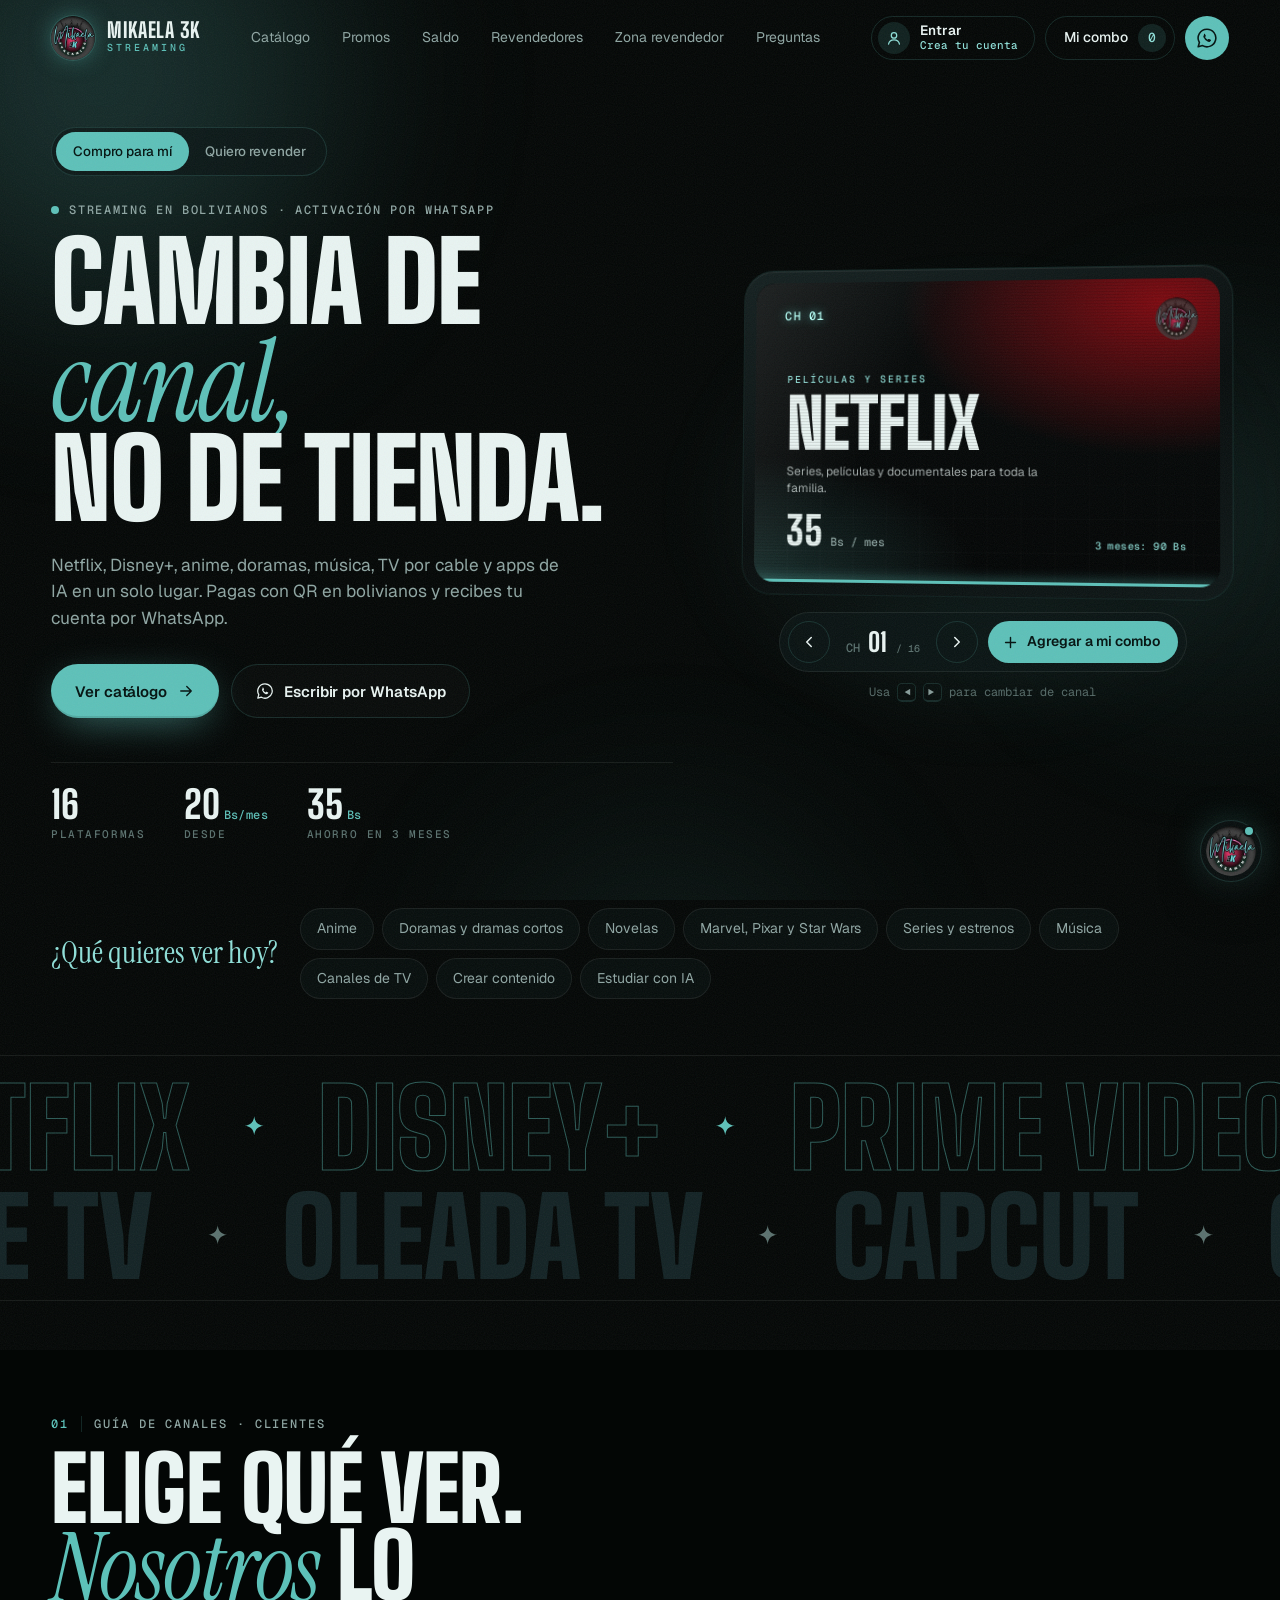
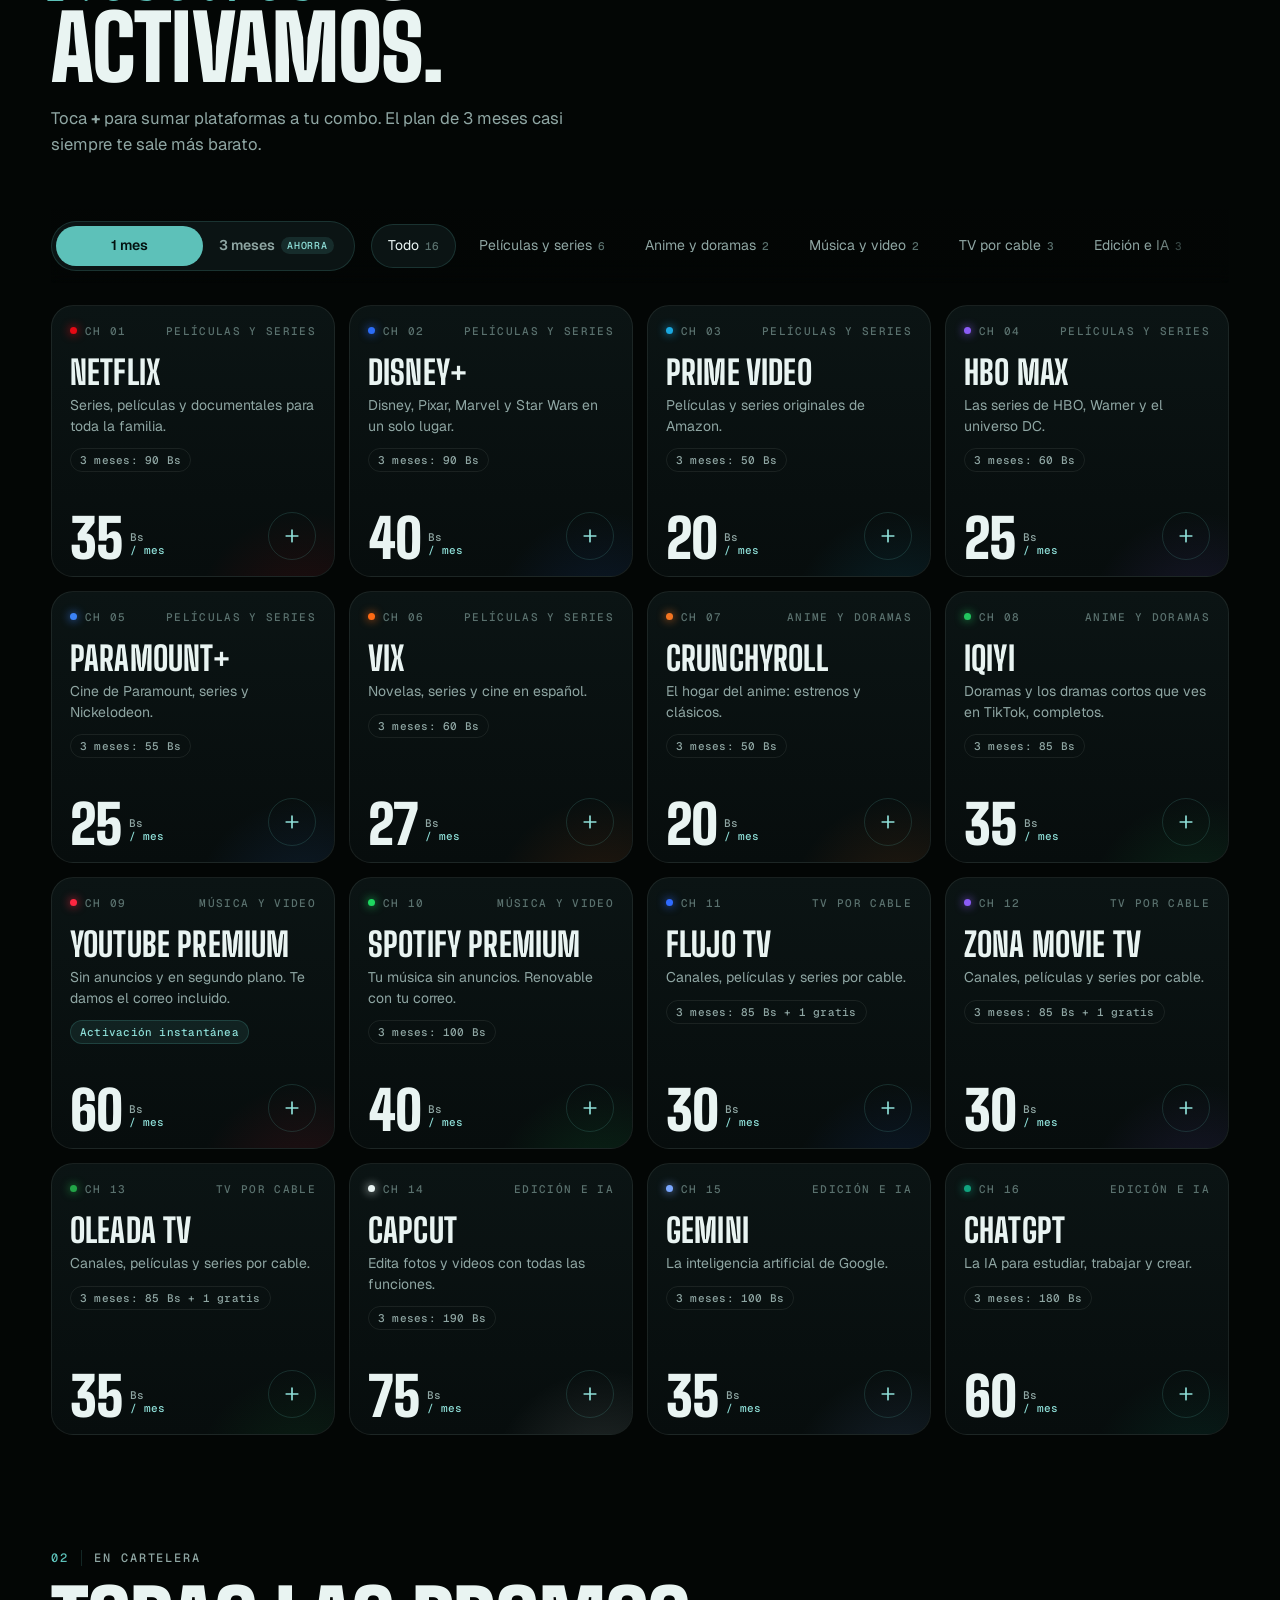
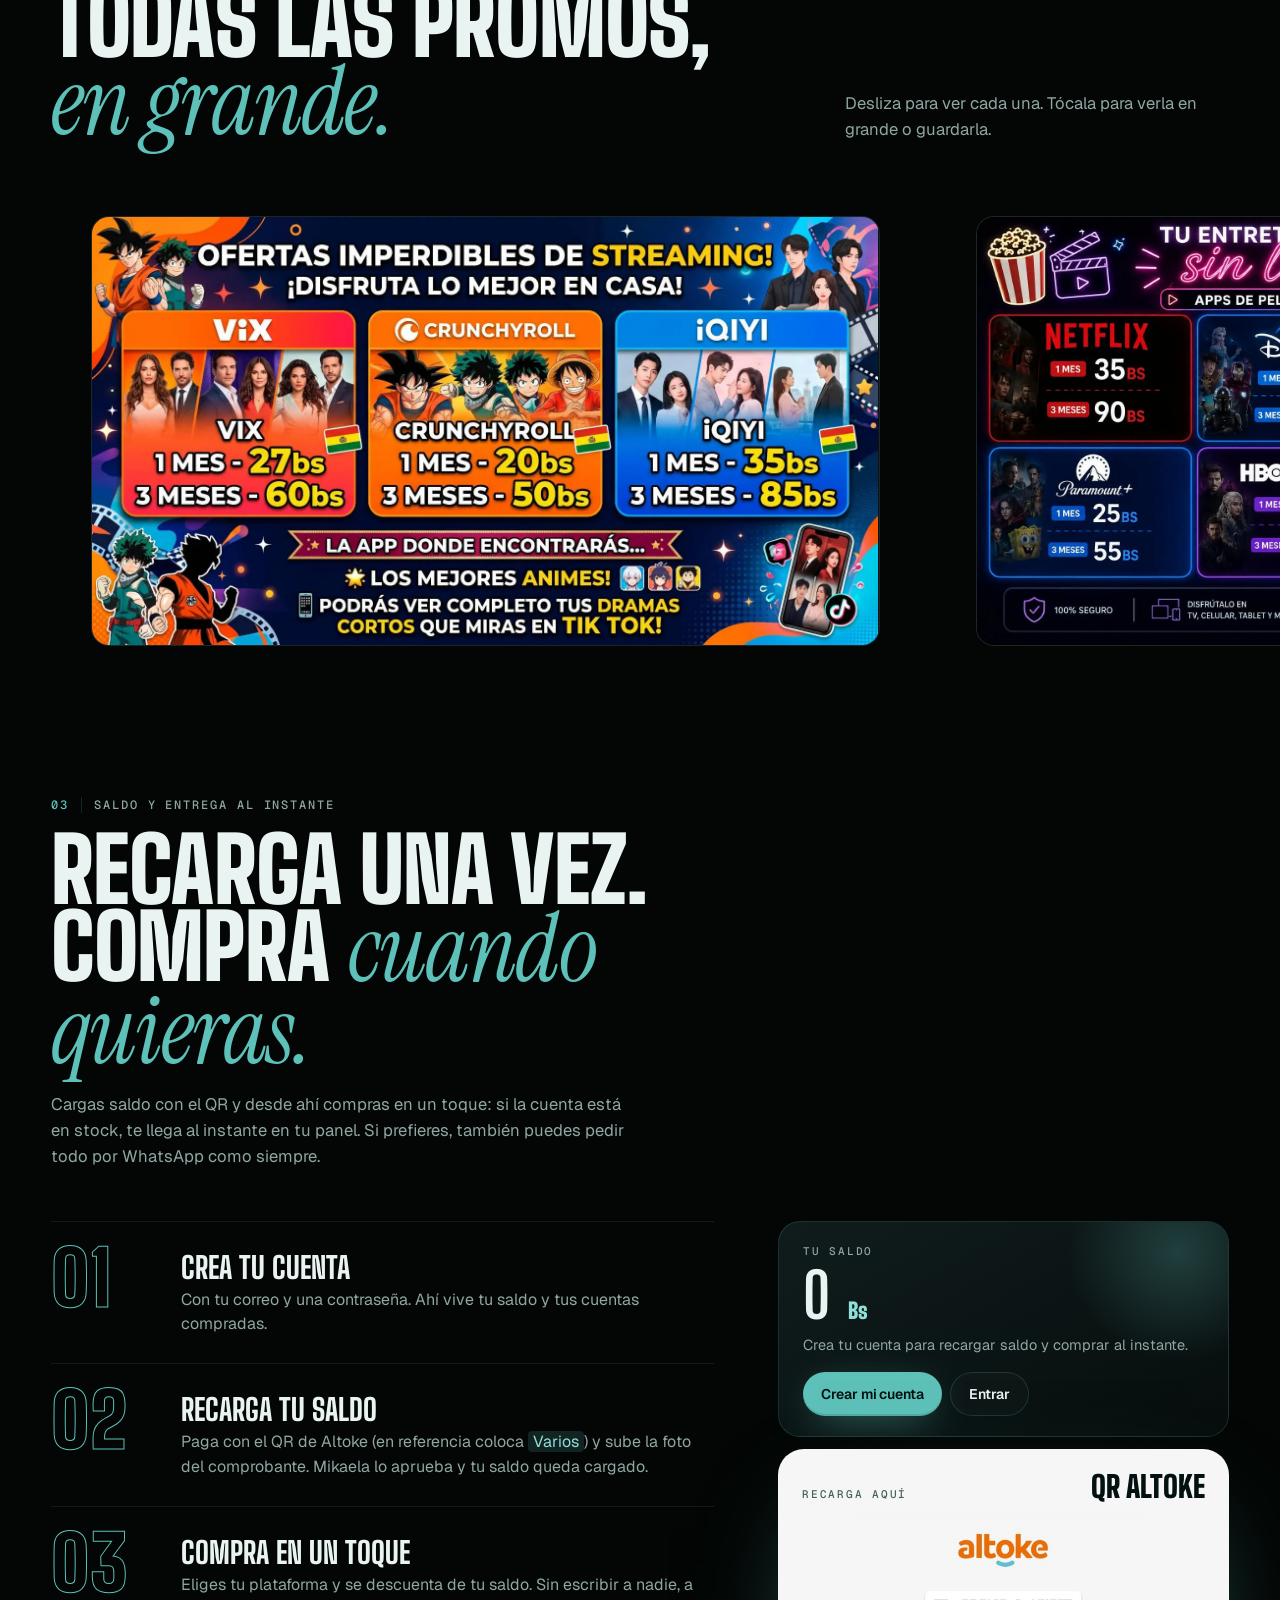
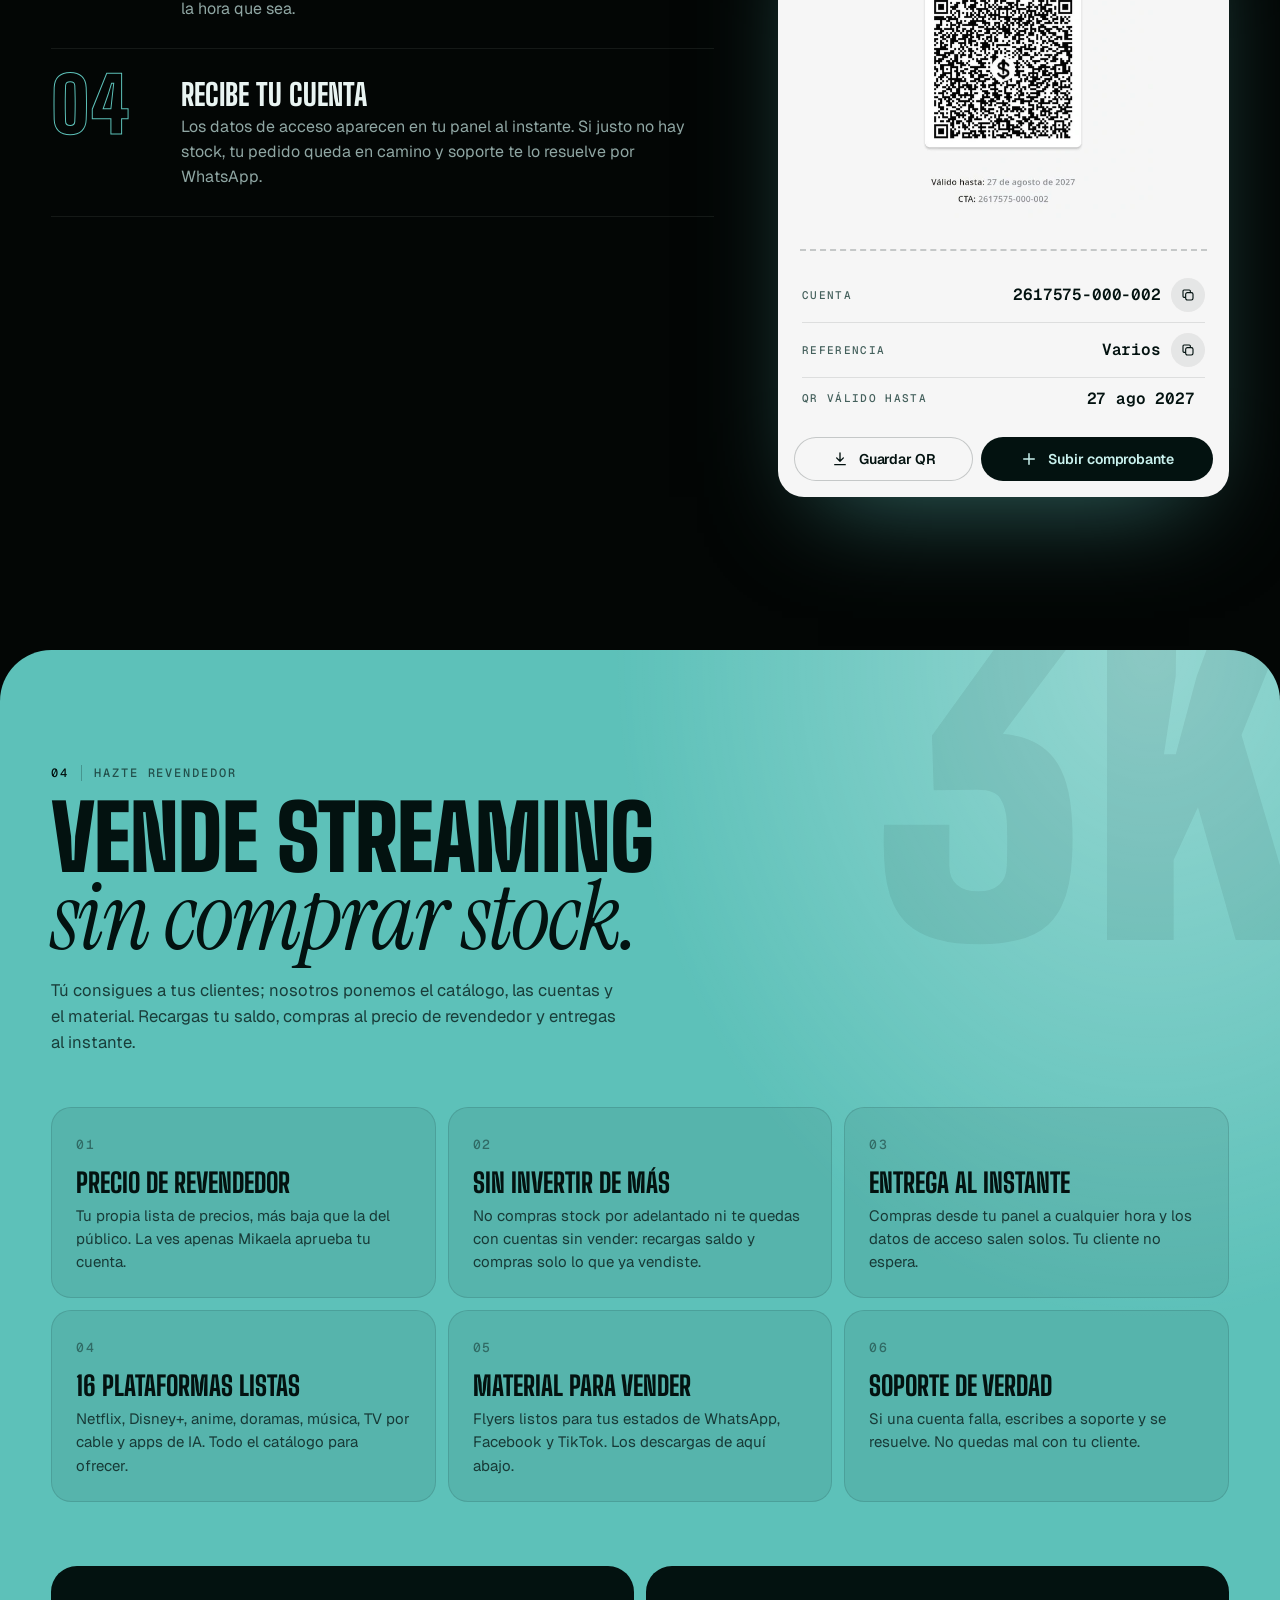
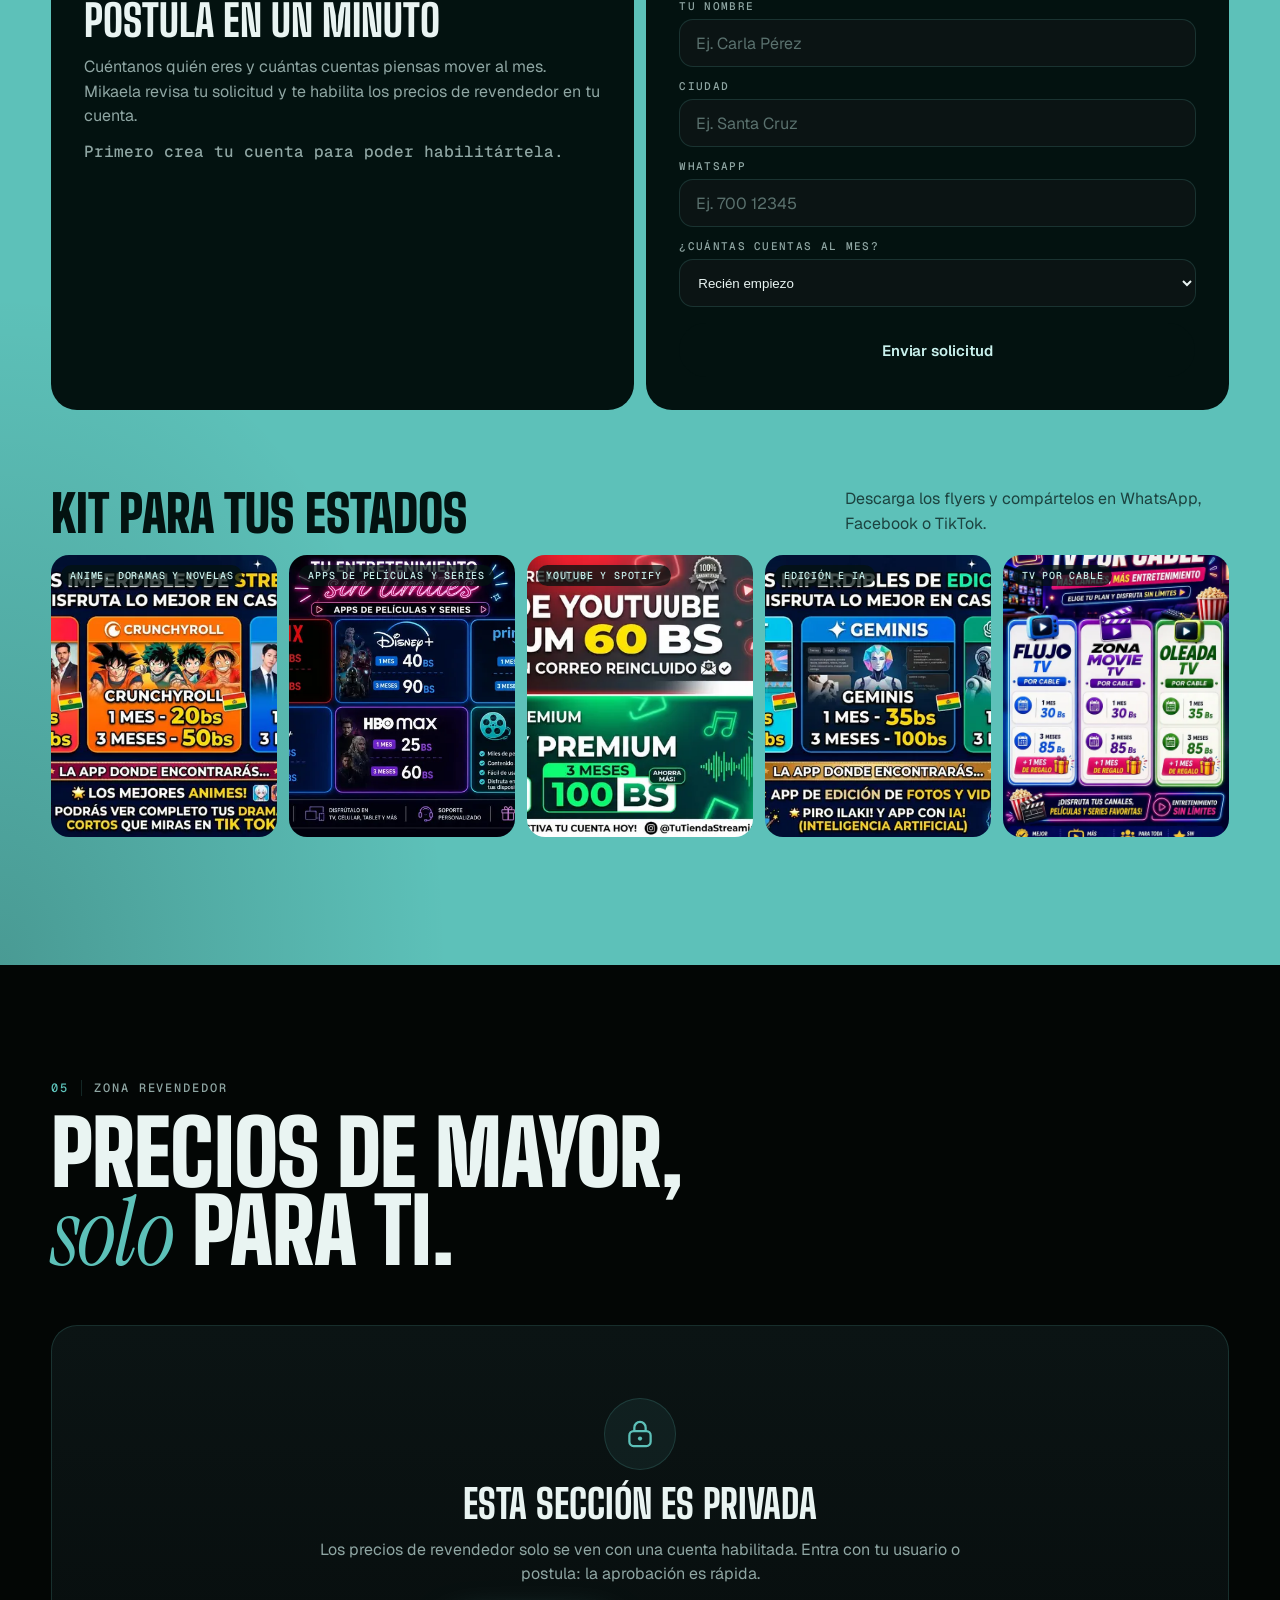
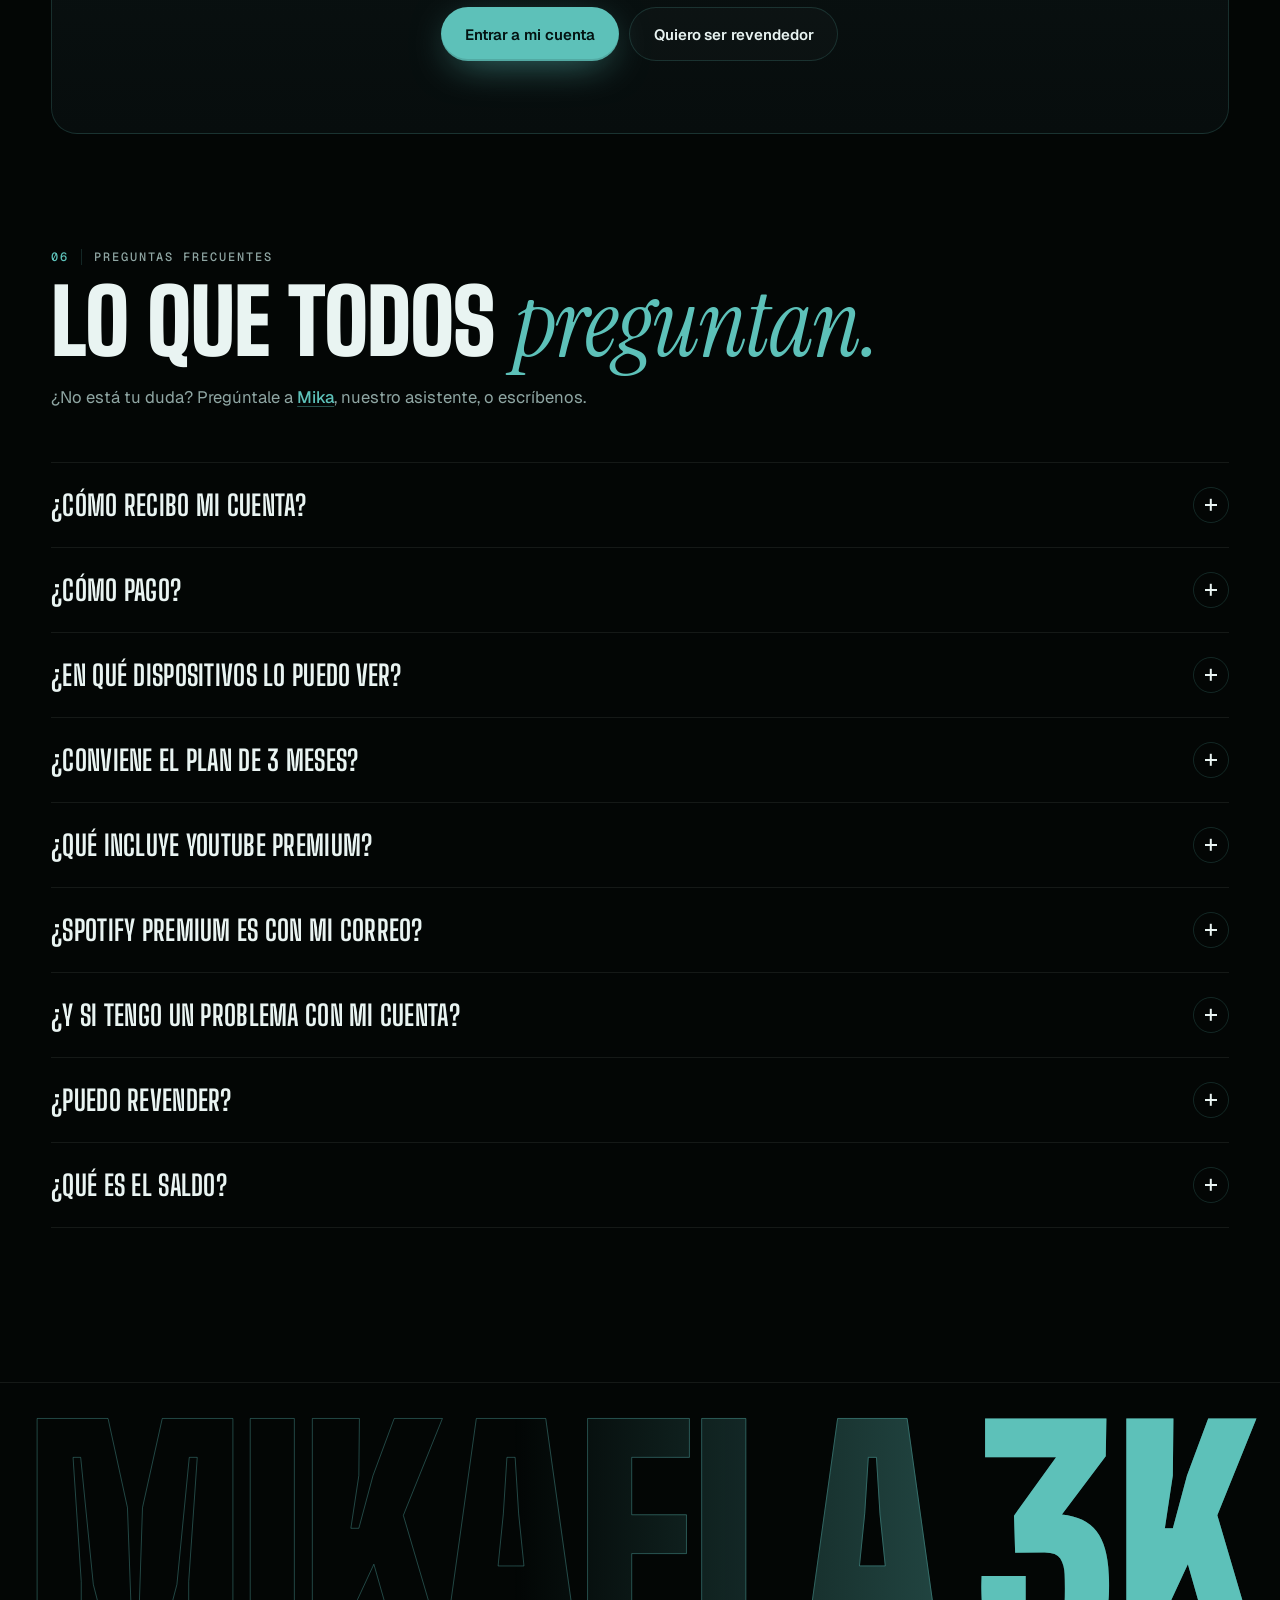
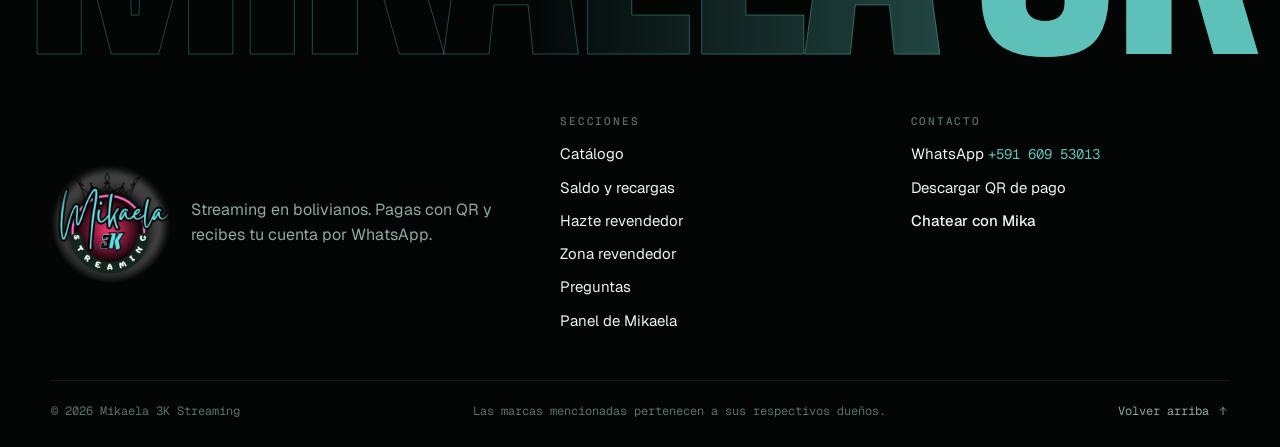
==== index.html @ f27e58d5 "Sitio de Mikaela 3K Streaming: catálogo, saldo, zona revendedor y panel Co-Authored-By: Claude Sonne" ====
<!doctype html>
<html lang="es">
<head>
  <meta charset="utf-8">
  <meta name="viewport" content="width=device-width, initial-scale=1, viewport-fit=cover">
  <title>Mikaela 3K Streaming · Netflix, anime, música y más en bolivianos</title>
  <meta name="description" content="Netflix, Disney+, Prime Video, HBO Max, Crunchyroll, iQIYI, Spotify, YouTube Premium, TV por cable y apps de IA. Pagas con QR en bolivianos y recibes tu cuenta por WhatsApp.">
  <meta name="theme-color" content="#030605">
  <meta property="og:type" content="website">
  <meta property="og:title" content="Mikaela 3K Streaming">
  <meta property="og:description" content="Cambia de canal, no de tienda. 16 plataformas desde 20 Bs al mes, pago con QR y activación por WhatsApp.">
  <meta property="og:image" content="img/og.jpg">
  <meta name="twitter:card" content="summary_large_image">
  <link rel="icon" type="image/png" href="img/favicon.png">
  <link rel="apple-touch-icon" href="img/apple-touch-icon.png">
  <link rel="preconnect" href="https://fonts.googleapis.com">
  <link rel="preconnect" href="https://fonts.gstatic.com" crossorigin>
  <link href="https://fonts.googleapis.com/css2?family=Big+Shoulders+Display:wght@600;700;800;900&family=Geist:wght@400;500;600&family=Geist+Mono:wght@400;500&family=Instrument+Serif:ital@0;1&display=swap" rel="stylesheet">
  <link rel="preload" as="image" href="img/logo.webp">
  <link rel="stylesheet" href="css/estilos.css">
  <link rel="stylesheet" href="css/cuenta.css">
</head>
<body class="is-loading">

<svg width="0" height="0" style="position:absolute" aria-hidden="true">
  <symbol id="i-wa" viewBox="0 0 24 24"><path d="M12 2.4a9.6 9.6 0 0 0-8.3 14.5L2.4 21.6l4.8-1.3A9.6 9.6 0 1 0 12 2.4Z" fill="none" stroke="currentColor" stroke-width="1.7" stroke-linejoin="round"/><path d="M8.7 7.5c.3-.3.8-.3 1 .1l.9 1.8c.2.3.1.7-.2 1l-.6.6c.6 1.3 1.6 2.3 2.9 2.9l.6-.6c.3-.3.7-.4 1-.2l1.8.9c.4.2.4.7.1 1l-.8.8c-.6.6-1.5.7-2.3.4a9.2 9.2 0 0 1-4.9-4.9c-.3-.8-.2-1.7.4-2.3l.1-.3Z" fill="currentColor"/></symbol>
  <symbol id="i-arrow" viewBox="0 0 24 24"><path d="M5 12h14M13 6l6 6-6 6" fill="none" stroke="currentColor" stroke-width="1.8" stroke-linecap="round" stroke-linejoin="round"/></symbol>
  <symbol id="i-plus" viewBox="0 0 24 24"><path d="M12 5v14M5 12h14" fill="none" stroke="currentColor" stroke-width="2" stroke-linecap="round"/></symbol>
  <symbol id="i-minus" viewBox="0 0 24 24"><path d="M5 12h14" fill="none" stroke="currentColor" stroke-width="2" stroke-linecap="round"/></symbol>
  <symbol id="i-check" viewBox="0 0 24 24"><path d="m5 12.5 4.5 4.5L19 7.5" fill="none" stroke="currentColor" stroke-width="2.2" stroke-linecap="round" stroke-linejoin="round"/></symbol>
  <symbol id="i-close" viewBox="0 0 24 24"><path d="M6 6l12 12M18 6 6 18" fill="none" stroke="currentColor" stroke-width="1.9" stroke-linecap="round"/></symbol>
  <symbol id="i-down" viewBox="0 0 24 24"><path d="M12 4v11m0 0-4.5-4.5M12 15l4.5-4.5M5 19.5h14" fill="none" stroke="currentColor" stroke-width="1.8" stroke-linecap="round" stroke-linejoin="round"/></symbol>
  <symbol id="i-copy" viewBox="0 0 24 24"><rect x="8.5" y="8.5" width="11" height="11" rx="2.5" fill="none" stroke="currentColor" stroke-width="1.7"/><path d="M15.5 8.5V6a1.5 1.5 0 0 0-1.5-1.5H6A1.5 1.5 0 0 0 4.5 6v8A1.5 1.5 0 0 0 6 15.5h2.5" fill="none" stroke="currentColor" stroke-width="1.7"/></symbol>
  <symbol id="i-send" viewBox="0 0 24 24"><path d="M4.5 12 20 4.5 15.5 20l-3.2-6.3L4.5 12Z" fill="none" stroke="currentColor" stroke-width="1.8" stroke-linejoin="round"/><path d="m12.3 13.7 3.4-3.4" stroke="currentColor" stroke-width="1.8" stroke-linecap="round"/></symbol>
  <symbol id="i-chev" viewBox="0 0 24 24"><path d="m9 6 6 6-6 6" fill="none" stroke="currentColor" stroke-width="2" stroke-linecap="round" stroke-linejoin="round"/></symbol>
  <symbol id="i-spark" viewBox="0 0 24 24"><path d="M12 2.5c.5 4.6 2.9 7 7.5 7.5-4.6.5-7 2.9-7.5 7.5-.5-4.6-2.9-7-7.5-7.5 4.6-.5 7-2.9 7.5-7.5Z" fill="currentColor"/></symbol>
</svg>

<!-- Intro: sintonizando -->
<div class="loader" id="loader" aria-hidden="true">
  <div class="loader__logo"><img src="img/logo.webp" alt="" width="640" height="640"></div>
  <div class="loader__line">
    <span>Sintonizando</span>
    <b id="loaderCh">CH 01</b>
  </div>
  <div class="loader__bar"><i></i></div>
</div>

<div class="ambient" aria-hidden="true"><i></i><i></i><i></i></div>
<div class="grain" aria-hidden="true"></div>

<header class="nav" id="nav">
  <a class="nav__brand" href="#top" aria-label="Mikaela 3K Streaming, inicio">
    <img src="img/logo-128.webp" alt="" width="44" height="44">
    <span><b>Mikaela 3K</b><small>Streaming</small></span>
  </a>
  <nav class="nav__links" aria-label="Principal">
    <a href="#catalogo">Catálogo</a>
    <a href="#cartelera">Promos</a>
    <a href="#comprar">Saldo</a>
    <a href="#revendedores">Revendedores</a>
    <a href="#zona">Zona revendedor</a>
    <a href="#preguntas">Preguntas</a>
  </nav>
  <div class="nav__actions">
    <button class="nav__user" id="navUser" type="button" aria-label="Mi cuenta">
      <span class="nav__user__av" id="navAv" aria-hidden="true">
        <svg viewBox="0 0 24 24"><circle cx="12" cy="8.5" r="3.6" fill="none" stroke="currentColor" stroke-width="1.7"/><path d="M4.8 20c.6-3.6 3.6-5.6 7.2-5.6s6.6 2 7.2 5.6" fill="none" stroke="currentColor" stroke-width="1.7" stroke-linecap="round"/></svg>
      </span>
      <span class="nav__user__txt"><b id="navName">Entrar</b><small id="navSaldo">Crea tu cuenta</small></span>
    </button>
    <button class="nav__combo" id="openCart" type="button">
      <span>Mi combo</span><b class="badge" id="cartCount">0</b>
    </button>
    <a class="nav__wa" data-wa="Hola Mikaela 3K, quiero información." href="#" target="_blank" rel="noopener" aria-label="Escribir por WhatsApp">
      <svg><use href="#i-wa"/></svg>
    </a>
    <button class="nav__burger" id="burger" type="button" aria-label="Abrir menú" aria-expanded="false" aria-controls="menu"><i></i><i></i></button>
  </div>
</header>

<div class="menu" id="menu" aria-hidden="true">
  <nav aria-label="Menú">
    <a href="#catalogo"><small>01</small>Catálogo</a>
    <a href="#cartelera"><small>02</small>Promos</a>
    <a href="#comprar"><small>03</small>Saldo</a>
    <a href="#revendedores"><small>04</small>Revendedores</a>
    <a href="#zona"><small>05</small>Zona revendedor</a>
    <a href="#preguntas"><small>06</small>Preguntas</a>
  </nav>
  <a class="btn btn--primary btn--block" data-wa="Hola Mikaela 3K, quiero información." href="#" target="_blank" rel="noopener">
    <svg><use href="#i-wa"/></svg> Escribir por WhatsApp
  </a>
</div>

<main id="top">

  <!-- ============ HERO ============ -->
  <section class="hero" id="inicio" aria-label="Inicio">
    <div class="hero__copy">
      <div class="switch" role="tablist" aria-label="¿Para quién es?">
        <button type="button" role="tab" aria-selected="true" data-mode="cliente">Compro para mí</button>
        <button type="button" role="tab" aria-selected="false" data-mode="revendedor">Quiero revender</button>
        <i class="switch__pill" aria-hidden="true"></i>
      </div>

      <p class="kicker"><span class="live" aria-hidden="true"></span><span id="heroKicker">Streaming en bolivianos · Activación por WhatsApp</span></p>

      <h1 class="hero__title" id="heroTitle">
        <span class="line"><span>Cambia de</span></span>
        <span class="line"><span><em>canal,</em></span></span>
        <span class="line"><span>no de tienda.</span></span>
      </h1>

      <p class="hero__lead" id="heroLead">Netflix, Disney+, anime, doramas, música, TV por cable y apps de IA en un solo lugar. Pagas con QR en bolivianos y recibes tu cuenta por WhatsApp.</p>

      <div class="hero__cta">
        <a class="btn btn--primary magnetic" id="heroCta" href="#catalogo"><span id="heroCtaTxt">Ver catálogo</span> <svg><use href="#i-arrow"/></svg></a>
        <a class="btn btn--ghost" id="heroCta2" data-wa="Hola Mikaela 3K, quiero información." href="#" target="_blank" rel="noopener"><svg><use href="#i-wa"/></svg> <span>Escribir por WhatsApp</span></a>
      </div>

      <dl class="hero__stats" id="heroStats"></dl>
    </div>

    <div class="hero__tv">
      <div class="tv" id="tv">
        <div class="tv__frame">
          <div class="tv__screen" id="tvScreen" aria-live="polite">
            <div class="tv__channel" id="tvChannel"></div>
            <canvas class="tv__static" id="tvStatic" width="240" height="150" aria-hidden="true"></canvas>
            <div class="tv__scan" aria-hidden="true"></div>
            <div class="tv__glass" aria-hidden="true"></div>
            <span class="tv__osd" id="tvOsd">CH 01</span>
            <img class="tv__bug" src="img/logo-128.webp" alt="" width="56" height="56">
            <i class="tv__progress" id="tvProgress" aria-hidden="true"></i>
          </div>
        </div>
        <div class="tv__remote">
          <button class="tv__btn" id="tvPrev" type="button" aria-label="Canal anterior"><svg style="transform:scaleX(-1)"><use href="#i-chev"/></svg></button>
          <div class="tv__dial" aria-hidden="true"><span>CH</span><b id="tvNum">01</b><small>/ 16</small></div>
          <button class="tv__btn" id="tvNext" type="button" aria-label="Canal siguiente"><svg><use href="#i-chev"/></svg></button>
          <button class="tv__add" id="tvAdd" type="button"><svg><use href="#i-plus"/></svg><span>Agregar a mi combo</span></button>
        </div>
        <p class="tv__hint">Usa <kbd>◀</kbd> <kbd>▶</kbd> para cambiar de canal</p>
      </div>
    </div>
  </section>

  <!-- ============ GUSTOS ============ -->
  <section class="moods" aria-label="¿Qué quieres ver hoy?">
    <p class="moods__q"><em>¿Qué quieres ver hoy?</em></p>
    <div class="moods__list" id="moods"></div>
  </section>

  <!-- ============ MARQUESINA ============ -->
  <div class="marquee" aria-hidden="true">
    <div class="marquee__row" data-dir="1"><div class="marquee__track" id="mq1"></div></div>
    <div class="marquee__row marquee__row--solid" data-dir="-1"><div class="marquee__track" id="mq2"></div></div>
  </div>

  <!-- ============ 01 CATÁLOGO ============ -->
  <section class="section catalog" id="catalogo" aria-labelledby="catTitle">
    <header class="sec-head" data-reveal>
      <p class="sec-tag"><span>01</span>Guía de canales · Clientes</p>
      <h2 id="catTitle">Elige qué ver.<br><em>Nosotros</em> lo activamos.</h2>
      <p class="sec-lead">Toca <b>+</b> para sumar plataformas a tu combo. El plan de 3 meses casi siempre te sale más barato.</p>
    </header>

    <div class="catalog__bar" id="catBar">
      <div class="period" role="radiogroup" aria-label="Duración del plan">
        <button type="button" role="radio" aria-checked="true" data-meses="1">1 mes</button>
        <button type="button" role="radio" aria-checked="false" data-meses="3">3 meses <small>ahorra</small></button>
        <i class="period__pill" aria-hidden="true"></i>
      </div>
      <div class="tabs" id="tabs" role="tablist" aria-label="Categorías"></div>
    </div>

    <div class="mood-note" id="moodNote" hidden>
      <span>Mostrando lo mejor para <b id="moodName"></b></span>
      <button type="button" id="moodClear">Ver todo <svg><use href="#i-close"/></svg></button>
    </div>

    <div class="grid" id="grid"></div>
  </section>

  <!-- ============ 02 CARTELERA ============ -->
  <section class="section rail-sec" id="cartelera" aria-labelledby="railTitle">
    <header class="sec-head sec-head--row" data-reveal>
      <div>
        <p class="sec-tag"><span>02</span>En cartelera</p>
        <h2 id="railTitle">Todas las promos,<br><em>en grande.</em></h2>
      </div>
      <p class="sec-lead">Desliza para ver cada una. Tócala para verla en grande o guardarla.</p>
    </header>
    <div class="rail" id="rail" tabindex="0" aria-label="Promociones"></div>
  </section>

  <!-- ============ 03 SALDO ============ -->
  <section class="section buy" id="comprar" aria-labelledby="buyTitle">
    <header class="sec-head" data-reveal>
      <p class="sec-tag"><span>03</span>Saldo y entrega al instante</p>
      <h2 id="buyTitle">Recarga una vez.<br>Compra <em>cuando quieras.</em></h2>
      <p class="sec-lead">Cargas saldo con el QR y desde ahí compras en un toque: si la cuenta está en stock, te llega al instante en tu panel. Si prefieres, también puedes pedir todo por WhatsApp como siempre.</p>
    </header>

    <div class="buy__grid">
      <ol class="steps" id="steps">
        <li data-reveal>
          <b>01</b>
          <div><h3>Crea tu cuenta</h3><p>Con tu correo y una contraseña. Ahí vive tu saldo y tus cuentas compradas.</p></div>
        </li>
        <li data-reveal>
          <b>02</b>
          <div><h3>Recarga tu saldo</h3><p>Paga con el QR de Altoke (en referencia coloca <mark>Varios</mark>) y sube la foto del comprobante. Mikaela lo aprueba y tu saldo queda cargado.</p></div>
        </li>
        <li data-reveal>
          <b>03</b>
          <div><h3>Compra en un toque</h3><p>Eliges tu plataforma y se descuenta de tu saldo. Sin escribir a nadie, a la hora que sea.</p></div>
        </li>
        <li data-reveal>
          <b>04</b>
          <div><h3>Recibe tu cuenta</h3><p>Los datos de acceso aparecen en tu panel al instante. Si justo no hay stock, tu pedido queda en camino y soporte te lo resuelve por WhatsApp.</p></div>
        </li>
      </ol>

      <div class="buy__side">
      <article class="saldo-card" id="saldoCard" data-reveal>
        <p class="saldo-card__k">Tu saldo</p>
        <p class="saldo-card__n"><b id="saldoNum">0</b> <span>Bs</span></p>
        <p class="saldo-card__t" id="saldoTexto">Crea tu cuenta para recargar saldo y comprar al instante.</p>
        <div class="saldo-card__btns">
          <button class="btn btn--primary btn--sm" type="button" id="saldoBtn1">Crear mi cuenta</button>
          <button class="btn btn--ghost btn--sm" type="button" id="saldoBtn2">Cómo funciona</button>
        </div>
      </article>

      <article class="ticket" data-reveal aria-label="Datos de pago">
        <header class="ticket__head">
          <span>Recarga aquí</span>
          <b>QR Altoke</b>
        </header>
        <div class="ticket__qr">
          <img src="img/qr-altoke.webp" alt="Código QR de pago Altoke de Mikaela 3K" width="520" height="528" loading="lazy">
        </div>
        <div class="ticket__cut" aria-hidden="true"></div>
        <dl class="ticket__rows">
          <div><dt>Cuenta</dt><dd id="payAcc">2617575-000-002</dd><button type="button" class="copy" data-copy="2617575-000-002" aria-label="Copiar número de cuenta"><svg><use href="#i-copy"/></svg></button></div>
          <div><dt>Referencia</dt><dd>Varios</dd><button type="button" class="copy" data-copy="Varios" aria-label="Copiar referencia"><svg><use href="#i-copy"/></svg></button></div>
          <div><dt>QR válido hasta</dt><dd>27 ago 2027</dd></div>
        </dl>
        <div class="ticket__actions">
          <a class="btn btn--ghost btn--sm" href="img/qr-altoke.png" download="QR-Mikaela-3K.png"><svg><use href="#i-down"/></svg> Guardar QR</a>
          <button class="btn btn--primary btn--sm" type="button" id="btnRecargar"><svg><use href="#i-plus"/></svg> Subir comprobante</button>
        </div>
      </article>
      </div>
    </div>
  </section>

  <!-- ============ 04 POR QUÉ SER REVENDEDOR (público) ============ -->
  <section class="resell" id="revendedores" aria-labelledby="resTitle">
    <div class="resell__inner">
      <header class="sec-head" data-reveal>
        <p class="sec-tag"><span>04</span>Hazte revendedor</p>
        <h2 id="resTitle">Vende streaming<br><em>sin comprar stock.</em></h2>
        <p class="sec-lead">Tú consigues a tus clientes; nosotros ponemos el catálogo, las cuentas y el material. Recargas tu saldo, compras al precio de revendedor y entregas al instante.</p>
      </header>

      <ul class="motivos">
        <li data-reveal><b>01</b><h3>Precio de revendedor</h3><p>Tu propia lista de precios, más baja que la del público. La ves apenas Mikaela aprueba tu cuenta.</p></li>
        <li data-reveal><b>02</b><h3>Sin invertir de más</h3><p>No compras stock por adelantado ni te quedas con cuentas sin vender: recargas saldo y compras solo lo que ya vendiste.</p></li>
        <li data-reveal><b>03</b><h3>Entrega al instante</h3><p>Compras desde tu panel a cualquier hora y los datos de acceso salen solos. Tu cliente no espera.</p></li>
        <li data-reveal><b>04</b><h3>16 plataformas listas</h3><p>Netflix, Disney+, anime, doramas, música, TV por cable y apps de IA. Todo el catálogo para ofrecer.</p></li>
        <li data-reveal><b>05</b><h3>Material para vender</h3><p>Flyers listos para tus estados de WhatsApp, Facebook y TikTok. Los descargas de aquí abajo.</p></li>
        <li data-reveal><b>06</b><h3>Soporte de verdad</h3><p>Si una cuenta falla, escribes a soporte y se resuelve. No quedas mal con tu cliente.</p></li>
      </ul>

      <div class="postular" id="postular" data-reveal>
        <div class="postular__txt">
          <h3>Postula en un minuto</h3>
          <p>Cuéntanos quién eres y cuántas cuentas piensas mover al mes. Mikaela revisa tu solicitud y te habilita los precios de revendedor en tu cuenta.</p>
          <p class="postular__nota" id="postularNota">Primero crea tu cuenta para poder habilitártela.</p>
        </div>
        <form class="postular__form" id="formPostular">
          <label class="field"><span>Tu nombre</span><input id="pNombre" type="text" autocomplete="name" placeholder="Ej. Carla Pérez" required></label>
          <label class="field"><span>Ciudad</span><input id="pCiudad" type="text" autocomplete="address-level2" placeholder="Ej. Santa Cruz" required></label>
          <label class="field"><span>WhatsApp</span><input id="pWhats" type="tel" autocomplete="tel" placeholder="Ej. 700 12345" required></label>
          <label class="field"><span>¿Cuántas cuentas al mes?</span>
            <select id="pVolumen">
              <option>Recién empiezo</option>
              <option>De 1 a 5</option>
              <option>De 6 a 15</option>
              <option>De 16 a 30</option>
              <option>Más de 30</option>
            </select>
          </label>
          <button class="btn btn--dark btn--block" type="submit">Enviar solicitud</button>
          <p class="postular__ok" id="postularOk" hidden>¡Listo! Tu solicitud llegó. Te avisamos por WhatsApp apenas esté aprobada.</p>
        </form>
      </div>

      <div class="kit">
        <header class="kit__head" data-reveal>
          <h3>Kit para tus estados</h3>
          <p>Descarga los flyers y compártelos en WhatsApp, Facebook o TikTok.</p>
        </header>
        <div class="kit__grid" id="kit"></div>
      </div>
    </div>
  </section>

  <!-- ============ 05 ZONA REVENDEDOR (privada) ============ -->
  <section class="section zona" id="zona" aria-labelledby="zonaTitle">
    <header class="sec-head" data-reveal>
      <p class="sec-tag"><span>05</span>Zona revendedor</p>
      <h2 id="zonaTitle">Precios de mayor,<br><em>solo</em> para ti.</h2>
    </header>

    <div class="zona__caja" data-reveal>
      <!-- Cerrada -->
      <div class="zona__lock" id="zonaLock">
        <span class="zona__icon" aria-hidden="true">
          <svg viewBox="0 0 24 24"><rect x="4.5" y="10" width="15" height="10.5" rx="3" fill="none" stroke="currentColor" stroke-width="1.6"/><path d="M8 10V7.5a4 4 0 0 1 8 0V10" fill="none" stroke="currentColor" stroke-width="1.6"/><circle cx="12" cy="15.2" r="1.5" fill="currentColor"/></svg>
        </span>
        <h3 id="zonaLockTitulo">Esta sección es privada</h3>
        <p id="zonaLockTexto">Los precios de revendedor solo se ven con una cuenta habilitada. Entra con tu usuario o postula: la aprobación es rápida.</p>
        <div class="zona__btns">
          <button class="btn btn--primary" type="button" id="zonaEntrar">Entrar a mi cuenta</button>
          <a class="btn btn--ghost" href="#postular">Quiero ser revendedor</a>
        </div>
      </div>

      <!-- Abierta -->
      <div class="zona__open" id="zonaOpen" hidden>
        <div class="zona__top">
          <div>
            <p class="zona__hola">Hola, <b id="zonaNombre">revendedor</b></p>
            <p class="zona__sub">Estos son tus precios. En el catálogo de arriba también los verás aplicados.</p>
          </div>
          <div class="zona__saldo"><span>Tu saldo</span><b id="zonaSaldo">0 Bs</b></div>
        </div>
        <div class="zona__tabla" id="zonaTabla"></div>
        <p class="zona__pie">¿Algo no cuadra o necesitas volumen grande? <a data-wa="Hola Mikaela 3K, soy revendedor(a) y necesito consultar algo de mis precios." href="#" target="_blank" rel="noopener" class="linkish">Escríbele a Mikaela</a>.</p>
      </div>
    </div>
  </section>

  <!-- ============ 06 PREGUNTAS ============ -->
  <section class="section faq" id="preguntas" aria-labelledby="faqTitle">
    <header class="sec-head" data-reveal>
      <p class="sec-tag"><span>06</span>Preguntas frecuentes</p>
      <h2 id="faqTitle">Lo que todos <em>preguntan.</em></h2>
      <p class="sec-lead">¿No está tu duda? Pregúntale a <button type="button" class="linkish" data-open-mika>Mika</button>, nuestro asistente, o escríbenos.</p>
    </header>
    <div class="acc" id="faq"></div>
  </section>
</main>

<footer class="foot">
  <div class="foot__word" aria-hidden="true"><span>Mikaela</span><span>3K</span></div>
  <div class="foot__grid">
    <div class="foot__brand">
      <img src="img/logo.webp" alt="Logo Mikaela 3K Streaming" width="160" height="160" loading="lazy">
      <p>Streaming en bolivianos. Pagas con QR y recibes tu cuenta por WhatsApp.</p>
    </div>
    <nav class="foot__col" aria-label="Secciones">
      <p>Secciones</p>
      <a href="#catalogo">Catálogo</a>
      <a href="#comprar">Saldo y recargas</a>
      <a href="#revendedores">Hazte revendedor</a>
      <a href="#zona">Zona revendedor</a>
      <a href="#preguntas">Preguntas</a>
      <a href="panel.html">Panel de Mikaela</a>
    </nav>
    <div class="foot__col">
      <p>Contacto</p>
      <a data-wa="Hola Mikaela 3K, quiero información." href="#" target="_blank" rel="noopener">WhatsApp <span id="footPhone">+591 609 53013</span></a>
      <a href="img/qr-altoke.png" download="QR-Mikaela-3K.png">Descargar QR de pago</a>
      <button type="button" class="linkish" data-open-mika>Chatear con Mika</button>
    </div>
  </div>
  <div class="foot__base">
    <span>© <span id="year">2026</span> Mikaela 3K Streaming</span>
    <span>Las marcas mencionadas pertenecen a sus respectivos dueños.</span>
    <a href="#top" class="foot__top">Volver arriba <svg style="transform:rotate(-90deg)"><use href="#i-arrow"/></svg></a>
  </div>
</footer>

<!-- ============ COMBO (carrito) ============ -->
<div class="scrim" id="scrim" hidden></div>
<aside class="cart" id="cart" aria-hidden="true" aria-labelledby="cartTitle" role="dialog">
  <header class="cart__head">
    <div><p class="cart__k">Tu pedido</p><h2 id="cartTitle">Mi combo</h2></div>
    <button type="button" class="icon-btn" id="closeCart" aria-label="Cerrar combo"><svg><use href="#i-close"/></svg></button>
  </header>
  <div class="cart__body" id="cartBody"></div>
  <footer class="cart__foot" id="cartFoot">
    <div class="cart__total"><span>Total</span><b id="cartTotal">0 Bs</b></div>
    <p class="cart__save" id="cartSave" hidden></p>
    <label class="field field--dark"><span>Nombre para tu perfil</span><input id="profileName" type="text" autocomplete="given-name" placeholder="Ej. Andrea"></label>
    <button class="btn btn--primary btn--block" type="button" id="cartBuy"><svg><use href="#i-check"/></svg> <span>Comprar con mi saldo</span></button>
    <a class="btn btn--ghost btn--block" id="cartSend" href="#" target="_blank" rel="noopener"><svg><use href="#i-wa"/></svg> Pedir por WhatsApp</a>
    <p class="cart__hint" id="cartHint" hidden></p>
    <details class="cart__pay">
      <summary>¿Cómo pago? <svg><use href="#i-chev"/></svg></summary>
      <div>
        <img src="img/qr-altoke.webp" alt="QR de pago Altoke" width="160" height="162" loading="lazy">
        <p>Paga con el QR de Altoke, coloca <b>Varios</b> en la referencia y envía tu comprobante por WhatsApp.</p>
        <a class="linkish" href="img/qr-altoke.png" download="QR-Mikaela-3K.png">Guardar QR</a>
      </div>
    </details>
  </footer>
</aside>

<button class="combo-bar" id="comboBar" type="button" hidden>
  <span class="combo-bar__n" id="comboBarN">0</span>
  <span class="combo-bar__t"><b id="comboBarTotal">0 Bs</b><small id="comboBarNames"></small></span>
  <span class="combo-bar__go">Ver combo <svg><use href="#i-arrow"/></svg></span>
</button>

<!-- ============ LIGHTBOX ============ -->
<div class="lightbox" id="lightbox" role="dialog" aria-modal="true" aria-label="Promoción" hidden>
  <button type="button" class="icon-btn lightbox__close" id="lbClose" aria-label="Cerrar"><svg><use href="#i-close"/></svg></button>
  <button type="button" class="icon-btn lightbox__nav lightbox__nav--prev" id="lbPrev" aria-label="Anterior"><svg style="transform:scaleX(-1)"><use href="#i-chev"/></svg></button>
  <figure>
    <img id="lbImg" alt="">
    <figcaption><span id="lbCap"></span><a class="btn btn--ghost btn--sm" id="lbDown" href="#" download><svg><use href="#i-down"/></svg> Guardar</a></figcaption>
  </figure>
  <button type="button" class="icon-btn lightbox__nav lightbox__nav--next" id="lbNext" aria-label="Siguiente"><svg><use href="#i-chev"/></svg></button>
</div>

<!-- ============ MIKA · asistente ============ -->
<button class="mika-fab" id="mikaFab" type="button" aria-controls="mika" aria-expanded="false">
  <img src="img/logo-128.webp" alt="" width="52" height="52">
  <span class="mika-fab__label" id="mikaFabLabel">Pregúntale a Mika</span>
  <i class="mika-fab__ping" aria-hidden="true"></i>
</button>

<section class="mika" id="mika" role="dialog" aria-label="Chat con Mika" aria-hidden="true">
  <header class="mika__head">
    <img src="img/logo-128.webp" alt="" width="40" height="40">
    <div>
      <b>Mika</b>
      <small><i></i> Asistente de Mikaela 3K · responde al instante</small>
    </div>
    <button type="button" class="icon-btn" id="mikaClose" aria-label="Cerrar chat"><svg><use href="#i-close"/></svg></button>
  </header>
  <div class="mika__log" id="mikaLog" aria-live="polite"></div>
  <div class="mika__chips" id="mikaChips"></div>
  <form class="mika__form" id="mikaForm" autocomplete="off">
    <input id="mikaInput" type="text" placeholder="Pregunta precios, pagos o qué te conviene…" aria-label="Escribe tu pregunta" maxlength="300">
    <button type="submit" aria-label="Enviar"><svg><use href="#i-send"/></svg></button>
  </form>
</section>

<div class="toast" id="toast" role="status" aria-live="polite"></div>

<!-- ============ ACCESO ============ -->
<div class="modal" id="modalAcceso" role="dialog" aria-modal="true" aria-labelledby="accesoTitulo" hidden>
  <div class="modal__caja">
    <button type="button" class="icon-btn modal__x" id="accesoCerrar" aria-label="Cerrar"><svg><use href="#i-close"/></svg></button>
    <img class="modal__logo" src="img/logo-128.webp" alt="" width="64" height="64">
    <h2 id="accesoTitulo">Entra a tu cuenta</h2>
    <p class="modal__sub" id="accesoSub">Tu saldo, tus cuentas compradas y tus pedidos, en un solo lugar.</p>

    <form id="formAcceso" autocomplete="on">
      <label class="field field--dark" id="campoNombre" hidden><span>Tu nombre</span><input id="acNombre" type="text" autocomplete="name" placeholder="Ej. Andrea"></label>
      <label class="field field--dark" id="campoWhats" hidden><span>WhatsApp</span><input id="acWhats" type="tel" autocomplete="tel" placeholder="Ej. 700 12345"></label>
      <label class="field field--dark"><span>Correo</span><input id="acCorreo" type="email" autocomplete="email" required placeholder="tucorreo@gmail.com"></label>
      <label class="field field--dark"><span>Contraseña</span><input id="acClave" type="password" autocomplete="current-password" required minlength="6" placeholder="Mínimo 6 caracteres"></label>
      <p class="modal__error" id="acError" hidden></p>
      <button class="btn btn--primary btn--block" type="submit" id="acEnviar">Entrar</button>
    </form>

    <div class="modal__pies">
      <button type="button" class="linkish" id="acCambiar">¿No tienes cuenta? Créala aquí</button>
      <button type="button" class="linkish" id="acOlvide">Olvidé mi contraseña</button>
    </div>
    <p class="modal__prueba" id="acPrueba" hidden>Modo prueba: los datos se guardan solo en este navegador.</p>
  </div>
</div>

<!-- ============ MI CUENTA ============ -->
<aside class="cuenta" id="cuenta" role="dialog" aria-hidden="true" aria-labelledby="cuentaTitulo">
  <header class="cuenta__head">
    <div>
      <p class="cart__k" id="cuentaRol">Mi cuenta</p>
      <h2 id="cuentaTitulo">Hola</h2>
    </div>
    <button type="button" class="icon-btn" id="cuentaCerrar" aria-label="Cerrar"><svg><use href="#i-close"/></svg></button>
  </header>

  <div class="cuenta__saldo">
    <div><span>Saldo disponible</span><b id="cuentaSaldo">0 Bs</b></div>
    <button class="btn btn--primary btn--sm" type="button" id="cuentaRecargar"><svg><use href="#i-plus"/></svg> Recargar</button>
  </div>

  <div class="cuenta__tabs" role="tablist">
    <button type="button" role="tab" data-tab="cuentas" aria-selected="true">Mis cuentas</button>
    <button type="button" role="tab" data-tab="recargas" aria-selected="false">Recargas</button>
    <button type="button" role="tab" data-tab="movs" aria-selected="false">Movimientos</button>
  </div>

  <div class="cuenta__body">
    <div data-panel="cuentas" id="panelCuentas"></div>
    <div data-panel="recargas" id="panelRecargas" hidden></div>
    <div data-panel="movs" id="panelMovs" hidden></div>
  </div>

  <footer class="cuenta__foot">
    <a class="linkish" id="cuentaPanelAdmin" href="panel.html" hidden>Abrir panel de administración</a>
    <button type="button" class="linkish" id="cuentaSalir">Cerrar sesión</button>
  </footer>
</aside>

<!-- ============ RECARGA ============ -->
<div class="modal" id="modalRecarga" role="dialog" aria-modal="true" aria-labelledby="recargaTitulo" hidden>
  <div class="modal__caja">
    <button type="button" class="icon-btn modal__x" id="recargaCerrar" aria-label="Cerrar"><svg><use href="#i-close"/></svg></button>
    <h2 id="recargaTitulo">Recargar saldo</h2>
    <p class="modal__sub">Paga con el QR, escribe cuánto pagaste y sube la foto del comprobante. Mikaela lo aprueba y tu saldo queda cargado.</p>

    <div class="recarga__qr">
      <img src="img/qr-altoke.webp" alt="QR de pago Altoke" width="130" height="132" loading="lazy">
      <div>
        <p><b>QR Altoke</b></p>
        <p>Cuenta <b>2617575-000-002</b></p>
        <p>En referencia coloca <b>Varios</b></p>
        <a class="linkish" href="img/qr-altoke.png" download="QR-Mikaela-3K.png">Guardar el QR</a>
      </div>
    </div>

    <form id="formRecarga">
      <label class="field field--dark"><span>¿Cuánto pagaste? (Bs)</span><input id="reMonto" type="number" min="1" step="1" required placeholder="Ej. 100"></label>
      <div class="montos" id="montosRapidos"></div>
      <label class="field field--dark"><span>Foto del comprobante</span><input id="reArchivo" type="file" accept="image/*,application/pdf"></label>
      <label class="field field--dark"><span>Nota (opcional)</span><input id="reNota" type="text" placeholder="Ej. pagué desde el banco de mi mamá"></label>
      <p class="modal__error" id="reError" hidden></p>
      <button class="btn btn--primary btn--block" type="submit" id="reEnviar">Enviar solicitud de recarga</button>
      <p class="modal__nota">También puedes avisarle por <a class="linkish" data-wa="Hola Mikaela 3K, acabo de pedir una recarga de saldo en la web y te envío mi comprobante." href="#" target="_blank" rel="noopener">WhatsApp</a>.</p>
    </form>
  </div>
</div>

<script src="js/config.js" defer></script>
<script src="js/datos.js" defer></script>
<script src="js/backend.js" defer></script>
<script src="js/app.js" defer></script>
<script src="js/cuenta.js" defer></script>
<script src="js/mika.js" defer></script>
</body>
</html>
---- css/estilos.css ----
/* ==========================================================================
   Mikaela 3K Streaming
   Negro + turquesa #5dc1b9. Tipografía: Big Shoulders (cartelera),
   Instrument Serif itálica (acentos), Geist / Geist Mono (texto e interfaz).
   ========================================================================== */

:root {
  --bg: #030605;
  --bg-2: #070d0d;
  --surface: #0b1414;
  --surface-2: #101c1c;
  --line: rgba(93, 193, 185, .18);
  --line-soft: rgba(233, 244, 242, .08);
  --teal: #5dc1b9;
  --teal-2: #8fe0d9;
  --teal-3: #c9f1ed;
  --teal-deep: #0e3431;
  --text: #e9f4f2;
  --muted: #8fa6a3;
  --dim: #5a716e;
  --ink: #031210;

  --f-display: 'Big Shoulders Display', 'Arial Narrow', Impact, sans-serif;
  --f-body: 'Geist', system-ui, -apple-system, 'Segoe UI', sans-serif;
  --f-mono: 'Geist Mono', ui-monospace, 'SFMono-Regular', Consolas, monospace;
  --f-serif: 'Instrument Serif', Georgia, serif;

  --nav-h: 76px;
  --gutter: clamp(16px, 4vw, 56px);
  --maxw: 1320px;
  --r: 22px;
  --ease: cubic-bezier(.2, .8, .2, 1);
  --ease-in-out: cubic-bezier(.7, 0, .2, 1);
}

*, *::before, *::after { box-sizing: border-box; }
html { scroll-behavior: smooth; scroll-padding-top: calc(var(--nav-h) + 12px); -webkit-text-size-adjust: 100%; }
body {
  margin: 0;
  background: var(--bg);
  color: var(--text);
  font: 400 16px/1.55 var(--f-body);
  -webkit-font-smoothing: antialiased;
  text-rendering: optimizeLegibility;
  overflow-x: hidden;
}
body.is-locked { overflow: hidden; }
img { display: block; max-width: 100%; height: auto; }
a { color: inherit; text-decoration: none; }
button { font: inherit; color: inherit; background: none; border: 0; padding: 0; cursor: pointer; }
input { font: inherit; color: inherit; }
svg { width: 1em; height: 1em; flex: none; }
em { font-style: normal; }
::selection { background: var(--teal); color: var(--ink); }
:focus-visible { outline: 2px solid var(--teal); outline-offset: 3px; border-radius: 6px; }
kbd { font: 500 11px var(--f-mono); border: 1px solid var(--line); border-bottom-width: 2px; border-radius: 5px; padding: 1px 5px; color: var(--muted); }
mark { background: rgba(93, 193, 185, .16); color: var(--teal-2); padding: 0 .3em; border-radius: 4px; }

/* ---------- Atmósfera: luces que respiran + grano ---------- */
.ambient { position: fixed; inset: 0; z-index: -1; pointer-events: none; overflow: hidden; }
.ambient i {
  position: absolute; border-radius: 50%; filter: blur(90px); opacity: .55;
  background: radial-gradient(circle, rgba(93, 193, 185, .55), rgba(93, 193, 185, 0) 70%);
  animation: breathe 18s var(--ease-in-out) infinite alternate;
}
.ambient i:nth-child(1) { width: 52vmax; height: 52vmax; left: -18vmax; top: -20vmax; }
.ambient i:nth-child(2) { width: 38vmax; height: 38vmax; right: -14vmax; top: 30vh; opacity: .32; animation-duration: 23s; animation-delay: -6s; }
.ambient i:nth-child(3) { width: 44vmax; height: 44vmax; left: 30vw; bottom: -30vmax; opacity: .22; animation-duration: 27s; animation-delay: -12s; }
@keyframes breathe {
  0% { transform: translate3d(0, 0, 0) scale(1); }
  50% { transform: translate3d(4vw, 3vh, 0) scale(1.12); }
  100% { transform: translate3d(-3vw, -2vh, 0) scale(.94); }
}
.grain {
  position: fixed; inset: -50%; z-index: 90; pointer-events: none; opacity: .07;
  background-image: url("data:image/svg+xml,%3Csvg xmlns='http://www.w3.org/2000/svg' width='160' height='160'%3E%3Cfilter id='n'%3E%3CfeTurbulence type='fractalNoise' baseFrequency='.9' numOctaves='2' stitchTiles='stitch'/%3E%3C/filter%3E%3Crect width='100%25' height='100%25' filter='url(%23n)'/%3E%3C/svg%3E");
  animation: grain 1.2s steps(4) infinite;
}
@keyframes grain {
  0% { transform: translate(0, 0); } 25% { transform: translate(-3%, 2%); }
  50% { transform: translate(2%, -3%); } 75% { transform: translate(-1%, -2%); } 100% { transform: translate(3%, 1%); }
}

/* ---------- Intro ---------- */
.loader {
  position: fixed; inset: 0; z-index: 200; background: #000;
  display: grid; place-content: center; justify-items: center; gap: 22px;
  transition: clip-path .9s var(--ease-in-out), visibility 0s .9s;
  clip-path: inset(0 0 0 0);
}
.loader.is-out { clip-path: inset(0 0 100% 0); visibility: hidden; }
.loader__logo { width: min(46vw, 230px); position: relative; animation: logoIn 1.1s var(--ease) both; }
.loader__logo img { width: 100%; -webkit-mask: radial-gradient(circle at 50% 50%, #000 58%, transparent 71%); mask: radial-gradient(circle at 50% 50%, #000 58%, transparent 71%); }
.loader__logo::after {
  content: ""; position: absolute; inset: 0; border-radius: 50%;
  background: linear-gradient(105deg, transparent 35%, rgba(201, 241, 237, .5) 50%, transparent 65%);
  mix-blend-mode: overlay; background-size: 250% 100%; animation: sweep 1.3s .35s var(--ease) both;
}
@keyframes logoIn { from { opacity: 0; transform: scale(.86); filter: blur(8px); } to { opacity: 1; transform: none; filter: none; } }
@keyframes sweep { from { background-position: 120% 0; } to { background-position: -40% 0; } }
.loader__line { font: 500 12px var(--f-mono); letter-spacing: .22em; text-transform: uppercase; color: var(--dim); display: flex; gap: 12px; }
.loader__line b { color: var(--teal); font-weight: 500; min-width: 6ch; }
.loader__bar { width: 160px; height: 2px; background: rgba(93, 193, 185, .15); overflow: hidden; border-radius: 2px; }
.loader__bar i { display: block; height: 100%; width: 100%; background: var(--teal); transform-origin: left; animation: bar 1.25s var(--ease-in-out) both; }
@keyframes bar { from { transform: scaleX(0); } to { transform: scaleX(1); } }

/* ---------- Botones ---------- */
.btn {
  --h: 54px;
  display: inline-flex; align-items: center; justify-content: center; gap: 10px;
  height: var(--h); padding: 0 24px; border-radius: 999px;
  font: 600 15px/1 var(--f-body); letter-spacing: -.005em; white-space: nowrap;
  transition: transform .35s var(--ease), background-color .25s, color .25s, border-color .25s, box-shadow .35s;
  will-change: transform;
}
.btn svg { width: 18px; height: 18px; transition: transform .35s var(--ease); }
.btn:hover svg { transform: translateX(3px); }
.btn--primary { background: var(--teal); color: var(--ink); box-shadow: 0 10px 40px -12px rgba(93, 193, 185, .7), inset 0 -2px 0 rgba(0, 0, 0, .12); }
.btn--primary:hover { background: var(--teal-2); box-shadow: 0 16px 50px -12px rgba(93, 193, 185, .85), inset 0 -2px 0 rgba(0, 0, 0, .12); }
.btn--ghost { border: 1px solid var(--line); color: var(--text); background: rgba(233, 244, 242, .02); }
.btn--ghost:hover { border-color: var(--teal); color: var(--teal-2); }
.btn--ghost:hover svg, .btn--primary:hover svg[style] { transform: none; }
.btn--dark { background: var(--ink); color: var(--teal-3); }
.btn--dark:hover { background: #000; }
.btn--sm { --h: 44px; padding: 0 18px; font-size: 14px; }
.btn--block { width: 100%; }
.icon-btn { width: 42px; height: 42px; display: grid; place-items: center; border-radius: 50%; border: 1px solid var(--line-soft); transition: border-color .2s, background-color .2s, transform .3s var(--ease); }
.icon-btn:hover { border-color: var(--teal); background: rgba(93, 193, 185, .08); }
.icon-btn svg { width: 18px; height: 18px; }
.linkish { color: var(--teal); text-decoration: underline; text-decoration-color: rgba(93, 193, 185, .4); text-underline-offset: 3px; font-weight: 500; }
.linkish:hover { text-decoration-color: var(--teal); }

/* ---------- Navegación ---------- */
.nav {
  position: fixed; inset: 0 0 auto; z-index: 60; height: var(--nav-h);
  display: flex; align-items: center; justify-content: space-between; gap: 20px;
  padding: 0 var(--gutter);
  transition: background-color .4s, border-color .4s, backdrop-filter .4s, transform .5s var(--ease);
  border-bottom: 1px solid transparent;
}
.nav.is-scrolled { background: rgba(3, 6, 5, .72); backdrop-filter: blur(18px) saturate(1.4); -webkit-backdrop-filter: blur(18px) saturate(1.4); border-color: var(--line-soft); }
.nav.is-hidden { transform: translateY(-100%); }
.nav__brand { display: flex; align-items: center; gap: 12px; }
.nav__brand img { width: 44px; height: 44px; border-radius: 50%; box-shadow: 0 0 0 1px var(--line), 0 0 24px -4px rgba(93, 193, 185, .6); }
.nav__brand span { display: grid; line-height: 1; }
.nav__brand b { font: 800 21px/1 var(--f-display); letter-spacing: .02em; text-transform: uppercase; }
.nav__brand small { font: 500 10px/1.6 var(--f-mono); letter-spacing: .3em; text-transform: uppercase; color: var(--teal); }
.nav__links { display: flex; gap: 4px; }
.nav__links a { position: relative; padding: 10px 14px; font-size: 14px; color: var(--muted); transition: color .2s; }
.nav__links a::after { content: ""; position: absolute; left: 14px; right: 14px; bottom: 4px; height: 1px; background: var(--teal); transform: scaleX(0); transform-origin: right; transition: transform .45s var(--ease); }
.nav__links a:hover, .nav__links a.is-active { color: var(--text); }
.nav__links a:hover::after, .nav__links a.is-active::after { transform: scaleX(1); transform-origin: left; }
.nav__actions { display: flex; align-items: center; gap: 10px; }
.nav__combo { display: flex; align-items: center; gap: 10px; height: 44px; padding: 0 8px 0 18px; border-radius: 999px; border: 1px solid var(--line); font-size: 14px; font-weight: 500; transition: border-color .2s, background-color .2s; }
.nav__combo:hover { border-color: var(--teal); }
.badge { min-width: 28px; height: 28px; padding: 0 8px; border-radius: 999px; display: grid; place-items: center; background: rgba(93, 193, 185, .14); color: var(--teal-2); font: 500 13px var(--f-mono); transition: background-color .3s, color .3s; }
.badge.has { background: var(--teal); color: var(--ink); }
.badge.bump { animation: bump .6s var(--ease); }
@keyframes bump { 30% { transform: scale(1.35); } 60% { transform: scale(.9); } }
.nav__wa { width: 44px; height: 44px; display: grid; place-items: center; border-radius: 50%; background: var(--teal); color: var(--ink); transition: transform .3s var(--ease), background-color .2s; }
.nav__wa:hover { transform: rotate(-8deg) scale(1.06); background: var(--teal-2); }
.nav__wa svg { width: 22px; height: 22px; }
.nav__burger { display: none; width: 44px; height: 44px; border-radius: 50%; border: 1px solid var(--line); position: relative; }
.nav__burger i { position: absolute; left: 13px; right: 13px; height: 1.6px; background: var(--text); border-radius: 2px; transition: transform .45s var(--ease), top .45s var(--ease); }
.nav__burger i:nth-child(1) { top: 17px; }
.nav__burger i:nth-child(2) { top: 25px; }
.nav__burger[aria-expanded="true"] i:nth-child(1) { top: 21px; transform: rotate(45deg); }
.nav__burger[aria-expanded="true"] i:nth-child(2) { top: 21px; transform: rotate(-45deg); }

.menu {
  position: fixed; inset: 0; z-index: 55; background: rgba(3, 6, 5, .96); backdrop-filter: blur(10px);
  padding: calc(var(--nav-h) + 24px) var(--gutter) 32px; display: flex; flex-direction: column; justify-content: space-between;
  clip-path: circle(0 at calc(100% - 40px) 38px); transition: clip-path .7s var(--ease-in-out); visibility: hidden;
}
.menu.is-open { clip-path: circle(150% at calc(100% - 40px) 38px); visibility: visible; }
.menu nav { display: grid; }
.menu nav a { display: flex; align-items: baseline; gap: 14px; padding: 10px 0; border-bottom: 1px solid var(--line-soft); font: 800 clamp(40px, 12vw, 64px)/1 var(--f-display); text-transform: uppercase; opacity: 0; transform: translateY(24px); transition: opacity .5s, transform .6s var(--ease), color .2s; }
.menu nav a small { font: 500 12px var(--f-mono); color: var(--teal); }
.menu nav a:hover { color: var(--teal); }
.menu.is-open nav a { opacity: 1; transform: none; }
.menu.is-open nav a:nth-child(2) { transition-delay: .05s; }
.menu.is-open nav a:nth-child(3) { transition-delay: .1s; }
.menu.is-open nav a:nth-child(4) { transition-delay: .15s; }
.menu.is-open nav a:nth-child(5) { transition-delay: .2s; }

/* ---------- Hero ---------- */
.hero {
  position: relative; max-width: var(--maxw); margin: 0 auto;
  min-height: 100svh; padding: calc(var(--nav-h) + 40px) var(--gutter) 48px;
  display: grid; grid-template-columns: minmax(0, 1.2fr) minmax(0, .95fr); align-items: center; gap: clamp(28px, 5vw, 72px);
}
.switch { position: relative; display: inline-grid; grid-template-columns: 1fr 1fr; padding: 4px; border-radius: 999px; border: 1px solid var(--line); background: rgba(11, 20, 20, .7); margin-bottom: 26px; }
.switch button { position: relative; z-index: 1; padding: 9px 16px; font-size: 13.5px; font-weight: 500; color: var(--muted); transition: color .35s; white-space: nowrap; }
.switch button[aria-selected="true"] { color: var(--ink); }
.switch__pill { position: absolute; top: 4px; bottom: 4px; left: 4px; width: calc(50% - 4px); border-radius: 999px; background: var(--teal); transition: transform .55s var(--ease); }
.switch[data-mode="revendedor"] .switch__pill { transform: translateX(100%); }

.kicker { display: flex; align-items: center; gap: 10px; margin: 0 0 18px; font: 500 12px/1.4 var(--f-mono); letter-spacing: .14em; text-transform: uppercase; color: var(--muted); }
.live { width: 8px; height: 8px; border-radius: 50%; background: var(--teal); box-shadow: 0 0 0 0 rgba(93, 193, 185, .7); animation: live 2s infinite; flex: none; }
@keyframes live { 70% { box-shadow: 0 0 0 10px rgba(93, 193, 185, 0); } 100% { box-shadow: 0 0 0 0 rgba(93, 193, 185, 0); } }

.hero__title {
  margin: 0; font: 900 clamp(56px, 8.6vw, 126px)/.84 var(--f-display);
  text-transform: uppercase; letter-spacing: -.012em;
}
.hero__title .line { display: block; overflow: hidden; padding: .12em 0 .04em; margin: -.12em 0 -.04em; }
.hero__title .line > span { display: inline-block; transform: translateY(125%); transition: transform 1.05s var(--ease); }
.hero__title .line:nth-child(2) > span { transition-delay: .08s; }
.hero__title .line:nth-child(3) > span { transition-delay: .16s; }
body.is-ready .hero__title .line > span { transform: none; }
.hero__title.is-leaving .line > span { transform: translateY(-135%); transition-duration: .45s; transition-delay: 0s; transition-timing-function: var(--ease-in-out); }
.hero__title.is-entering .line > span { transform: translateY(125%); transition: none; }
.hero__title em, .sec-head h2 em, .foot__word em {
  font-family: var(--f-serif); font-style: italic; font-weight: 400; text-transform: none;
  color: var(--teal); letter-spacing: -.02em;
}
.hero__title em { font-size: 1.04em; line-height: .8; padding-right: .06em; }
.hero__lead { max-width: 33rem; margin: 26px 0 0; font-size: clamp(16px, 1.35vw, 18.5px); color: var(--muted); transition: opacity .4s; }
.hero__lead.is-fading { opacity: 0; }
.hero__cta { display: flex; flex-wrap: wrap; gap: 12px; margin-top: 32px; }
.hero__stats { display: flex; gap: clamp(20px, 3vw, 44px); margin: 44px 0 0; padding-top: 22px; border-top: 1px solid var(--line-soft); }
.hero__stats div { display: grid; gap: 4px; }
.hero__stats dt { font: 500 11px var(--f-mono); letter-spacing: .14em; text-transform: uppercase; color: var(--dim); order: 2; }
.hero__stats dd { margin: 0; font: 800 clamp(30px, 3vw, 42px)/1 var(--f-display); text-transform: uppercase; order: 1; }
.hero__stats dd small { font: 500 12px var(--f-mono); color: var(--teal); letter-spacing: .04em; margin-left: 4px; text-transform: none; }

body:not(.is-ready) .hero .switch,
body:not(.is-ready) .hero .kicker,
body:not(.is-ready) .hero__lead,
body:not(.is-ready) .hero__cta,
body:not(.is-ready) .hero__stats,
body:not(.is-ready) .hero__tv { opacity: 0; transform: translateY(18px); }
.hero .switch, .hero .kicker, .hero__cta, .hero__stats, .hero__tv { transition: opacity .9s var(--ease), transform .9s var(--ease); }
.hero__lead { transition: opacity .9s var(--ease), transform .9s var(--ease); }
body.is-ready .hero__lead { transition-delay: .25s; }
body.is-ready .hero__cta { transition-delay: .35s; }
body.is-ready .hero__stats { transition-delay: .45s; }
body.is-ready .hero__tv { transition-delay: .2s; transition-duration: 1.2s; }

/* ---------- Televisor ---------- */
.hero__tv { position: relative; }
.tv { position: relative; }
.tv::before { content: ""; position: absolute; inset: 8% -6% -4%; background: radial-gradient(closest-side, rgba(93, 193, 185, .32), transparent); filter: blur(40px); z-index: -1; }
.tv__frame {
  padding: 12px; border-radius: 30px;
  background: linear-gradient(160deg, #142020, #070c0c 55%, #0d1616);
  box-shadow: 0 50px 120px -40px rgba(0, 0, 0, .9), 0 0 0 1px rgba(93, 193, 185, .16), inset 0 1px 0 rgba(255, 255, 255, .07);
  transform: perspective(1400px) rotateY(-7deg) rotateX(2deg); transition: transform 1.2s var(--ease);
}
.tv:hover .tv__frame { transform: perspective(1400px) rotateY(-2deg) rotateX(0); }
.tv__screen { position: relative; aspect-ratio: 16 / 10.4; border-radius: 20px; overflow: hidden; background: #000; isolation: isolate; container-type: inline-size; }
.tv__channel { position: absolute; inset: 0; }
.ch {
  position: absolute; inset: 0; padding: 16cqi 7cqi 7cqi;
  display: flex; flex-direction: column; justify-content: flex-end;
  background:
    radial-gradient(90% 80% at 88% 8%, color-mix(in srgb, var(--brand) 55%, transparent), transparent 62%),
    radial-gradient(70% 60% at 0% 100%, rgba(93, 193, 185, .22), transparent 70%),
    linear-gradient(180deg, #060a0a, #020404);
}
.ch::before {
  content: ""; position: absolute; inset: 0; opacity: .5;
  background-image: linear-gradient(rgba(255, 255, 255, .045) 1px, transparent 1px), linear-gradient(90deg, rgba(255, 255, 255, .045) 1px, transparent 1px);
  background-size: 34px 34px; -webkit-mask: linear-gradient(to top, #000, transparent 85%); mask: linear-gradient(to top, #000, transparent 85%);
}
.ch > * { position: relative; }
.ch__cat { font: 500 max(10px, 2.1cqi) var(--f-mono); letter-spacing: .2em; text-transform: uppercase; color: var(--teal-2); margin: 0 0 2.2cqi; }
.ch__name {
  margin: 0; font: 900 15cqi/.82 var(--f-display); text-transform: uppercase; letter-spacing: -.01em;
  text-shadow: -2px 0 rgba(255, 60, 90, .0), 2px 0 rgba(93, 193, 185, .0);
}
.ch.is-glitch .ch__name { animation: rgb .5s steps(5) both; }
@keyframes rgb {
  0% { text-shadow: -6px 0 rgba(255, 40, 80, .8), 6px 0 rgba(93, 193, 185, .9); transform: translateX(-4px) skewX(-6deg); }
  40% { text-shadow: 4px 0 rgba(255, 40, 80, .6), -4px 0 rgba(93, 193, 185, .7); transform: translateX(3px); }
  100% { text-shadow: 0 0 transparent; transform: none; }
}
.ch.is-long .ch__name { font-size: 11.5cqi; }
.ch__row { display: flex; align-items: flex-end; justify-content: space-between; gap: 16px; margin-top: 3cqi; }
.ch__price { display: flex; align-items: baseline; gap: 8px; font: 500 max(11px, 2.5cqi) var(--f-mono); color: var(--muted); }
.ch__price b { font: 800 8.5cqi/1 var(--f-display); color: var(--text); }
.ch__alt { font: 500 max(10px, 2.2cqi) var(--f-mono); color: var(--teal-2); text-align: right; letter-spacing: .04em; }
.ch__desc { margin: 2.4cqi 0 0; max-width: 34ch; font-size: max(12px, 2.6cqi); line-height: 1.4; color: rgba(233, 244, 242, .72); }

.tv__static { position: absolute; inset: 0; width: 100%; height: 100%; opacity: 0; image-rendering: pixelated; mix-blend-mode: screen; pointer-events: none; transition: opacity .18s; }
.tv__static.is-on { opacity: 1; transition: none; }
.tv__scan { position: absolute; inset: 0; pointer-events: none; background: repeating-linear-gradient(180deg, rgba(0, 0, 0, .28) 0 1px, transparent 1px 3px); opacity: .45; mix-blend-mode: multiply; }
.tv__scan::after { content: ""; position: absolute; left: 0; right: 0; height: 30%; background: linear-gradient(180deg, transparent, rgba(93, 193, 185, .05), transparent); animation: roll 7s linear infinite; }
@keyframes roll { from { top: -30%; } to { top: 100%; } }
.tv__glass { position: absolute; inset: 0; pointer-events: none; border-radius: inherit; background: linear-gradient(118deg, rgba(255, 255, 255, .09), transparent 34%), radial-gradient(130% 100% at 50% 50%, transparent 62%, rgba(0, 0, 0, .55)); }
.tv__osd { position: absolute; top: 5.5cqi; left: 6.5cqi; font: 500 max(11px, 2.6cqi) var(--f-mono); letter-spacing: .1em; color: #b6fff6; text-shadow: 0 0 10px rgba(93, 193, 185, .9); }
.tv__bug { position: absolute; top: 4cqi; right: 4.5cqi; width: max(34px, 9cqi); height: auto; border-radius: 50%; opacity: .78; filter: saturate(.9); }
.tv__progress { position: absolute; left: 0; bottom: 0; height: 3px; width: 100%; background: var(--teal); transform-origin: left; transform: scaleX(0); box-shadow: 0 0 12px var(--teal); }
.tv__progress.is-run { animation: prog var(--dur, 4.2s) linear forwards; }
@keyframes prog { from { transform: scaleX(0); } to { transform: scaleX(1); } }

.tv__remote { display: flex; align-items: center; gap: 10px; margin: 16px auto 0; width: max-content; max-width: 100%; padding: 8px; border-radius: 999px; background: rgba(11, 20, 20, .8); border: 1px solid var(--line-soft); backdrop-filter: blur(10px); }
.tv__btn { width: 42px; height: 42px; border-radius: 50%; display: grid; place-items: center; border: 1px solid var(--line); transition: background-color .2s, border-color .2s, transform .15s; }
.tv__btn:hover { border-color: var(--teal); background: rgba(93, 193, 185, .1); }
.tv__btn:active { transform: scale(.9); }
.tv__btn svg { width: 18px; height: 18px; }
.tv__dial { display: flex; align-items: baseline; gap: 6px; padding: 0 6px; font: 500 12px var(--f-mono); color: var(--dim); }
.tv__dial b { font: 800 26px/1 var(--f-display); color: var(--text); min-width: 2ch; text-align: center; }
.tv__add { display: flex; align-items: center; gap: 8px; height: 42px; padding: 0 18px 0 14px; border-radius: 999px; background: var(--teal); color: var(--ink); font-size: 14px; font-weight: 600; transition: background-color .2s, transform .3s var(--ease); }
.tv__add:hover { background: var(--teal-2); }
.tv__add svg { width: 17px; height: 17px; transition: transform .4s var(--ease); }
.tv__add.is-added svg { transform: rotate(135deg); }
.tv__hint { margin: 12px 0 0; text-align: center; font: 400 12px var(--f-mono); color: var(--dim); }

/* ---------- Gustos ---------- */
.moods { max-width: var(--maxw); margin: 0 auto; padding: 8px var(--gutter) 56px; display: flex; align-items: center; gap: 22px; }
.moods__q { margin: 0; flex: none; font: italic 400 clamp(24px, 2.4vw, 32px)/1 var(--f-serif); color: var(--teal-2); }
.moods__list { display: flex; flex-wrap: wrap; gap: 8px; }
.mood { padding: 9px 16px; border-radius: 999px; border: 1px solid var(--line-soft); font-size: 14px; color: var(--muted); background: rgba(11, 20, 20, .5); transition: color .2s, border-color .2s, background-color .2s, transform .3s var(--ease); }
.mood:hover { color: var(--text); border-color: var(--teal); transform: translateY(-2px); }
.mood.is-on { background: var(--teal); color: var(--ink); border-color: var(--teal); }

/* ---------- Marquesina ---------- */
.marquee { padding: 18px 0 8px; border-block: 1px solid var(--line-soft); overflow: hidden; user-select: none; }
.marquee__row { overflow: hidden; white-space: nowrap; }
.marquee__track { display: inline-flex; align-items: center; will-change: transform; }
.marquee__track span { display: inline-flex; align-items: center; gap: .45em; padding-right: .45em; font: 900 clamp(54px, 8.5vw, 124px)/1 var(--f-display); text-transform: uppercase; color: transparent; -webkit-text-stroke: 1px rgba(93, 193, 185, .45); }
.marquee__track span svg { width: .28em; height: .28em; color: var(--teal); }
.marquee__row--solid .marquee__track span { color: #122224; -webkit-text-stroke: 0; }
.marquee__row--solid .marquee__track span svg { color: var(--dim); }

/* ---------- Secciones ---------- */
.section { max-width: var(--maxw); margin: 0 auto; padding: clamp(72px, 9vw, 124px) var(--gutter) 0; }
.sec-head { max-width: 760px; margin-bottom: clamp(32px, 4vw, 52px); }
.sec-head--row { max-width: none; display: flex; align-items: flex-end; justify-content: space-between; gap: 32px; }
.sec-head--row .sec-lead { max-width: 24rem; margin: 0; }
.sec-tag { display: flex; align-items: center; gap: 12px; margin: 0 0 18px; font: 500 12px var(--f-mono); letter-spacing: .16em; text-transform: uppercase; color: var(--muted); }
.sec-tag span { color: var(--teal); padding-right: 12px; border-right: 1px solid var(--line); }
.sec-head h2 { margin: 0; font: 900 clamp(46px, 7vw, 104px)/.86 var(--f-display); text-transform: uppercase; letter-spacing: -.01em; }
.sec-head h2 em { font-size: 1.05em; }
.sec-lead { margin: 20px 0 0; font-size: clamp(16px, 1.3vw, 18px); color: var(--muted); max-width: 36rem; }

[data-reveal] { opacity: 0; transform: translateY(34px); transition: opacity 1s var(--ease), transform 1s var(--ease); transition-delay: var(--d, 0s); }
[data-reveal].is-in { opacity: 1; transform: none; }

/* ---------- Catálogo ---------- */
.catalog__bar {
  position: sticky; top: calc(var(--nav-h) - 1px); z-index: 20;
  display: flex; align-items: center; gap: 16px; padding: 12px 0; margin-bottom: 22px;
  background: linear-gradient(180deg, rgba(3, 6, 5, .92) 70%, rgba(3, 6, 5, 0)); backdrop-filter: blur(6px);
}
.period { position: relative; display: grid; grid-template-columns: 1fr 1fr; flex: none; padding: 4px; border-radius: 999px; background: var(--surface); border: 1px solid var(--line); }
.period button { position: relative; z-index: 1; padding: 9px 16px; font-size: 14px; font-weight: 600; color: var(--muted); transition: color .35s; display: flex; align-items: center; gap: 6px; justify-content: center; white-space: nowrap; }
.period button small { font: 500 10px var(--f-mono); letter-spacing: .08em; text-transform: uppercase; padding: 2px 6px; border-radius: 99px; background: rgba(93, 193, 185, .14); color: var(--teal-2); transition: background-color .35s, color .35s; }
.period button[aria-checked="true"] { color: var(--ink); }
.period button[aria-checked="true"] small { background: rgba(3, 18, 16, .16); color: var(--ink); }
.period__pill { position: absolute; top: 4px; bottom: 4px; left: 4px; width: calc(50% - 4px); border-radius: 999px; background: var(--teal); transition: transform .55s var(--ease); }
.period[data-meses="3"] .period__pill { transform: translateX(100%); }
.tabs { display: flex; gap: 6px; overflow-x: auto; scrollbar-width: none; -webkit-mask: linear-gradient(90deg, #000 90%, transparent); mask: linear-gradient(90deg, #000 90%, transparent); padding-right: 30px; }
.tabs::-webkit-scrollbar { display: none; }
.tab { flex: none; padding: 10px 16px; border-radius: 999px; font-size: 14px; color: var(--muted); border: 1px solid transparent; transition: color .2s, border-color .2s, background-color .2s; white-space: nowrap; }
.tab:hover { color: var(--text); }
.tab[aria-selected="true"] { color: var(--text); border-color: var(--line); background: var(--surface); }
.tab b { font: 500 11px var(--f-mono); color: var(--dim); margin-left: 6px; }

.mood-note { display: flex; align-items: center; justify-content: space-between; gap: 12px; margin: -6px 0 18px; padding: 12px 12px 12px 18px; border-radius: 14px; background: rgba(93, 193, 185, .08); border: 1px solid var(--line); font-size: 14px; color: var(--muted); }
.mood-note b { color: var(--teal-2); font-weight: 600; }
.mood-note button { display: flex; align-items: center; gap: 6px; padding: 8px 12px; border-radius: 99px; font-size: 13px; font-weight: 500; border: 1px solid var(--line); }
.mood-note button:hover { border-color: var(--teal); }
.mood-note[hidden] { display: none; }

.grid { display: grid; grid-template-columns: repeat(4, minmax(0, 1fr)); gap: 14px; }
.tile {
  --mx: 50%; --my: 0%;
  position: relative; isolation: isolate; overflow: hidden;
  display: flex; flex-direction: column; min-height: 272px; padding: 18px 18px 16px;
  border-radius: var(--r); background: linear-gradient(180deg, var(--surface), var(--bg-2));
  border: 1px solid var(--line-soft);
  transition: border-color .35s, transform .6s var(--ease), opacity .45s, filter .45s;
  animation: tileIn .7s var(--ease) both; animation-delay: var(--d, 0s);
}
@keyframes tileIn { from { opacity: 0; transform: translateY(26px) scale(.98); } }
.tile::before { content: ""; position: absolute; inset: 0; z-index: -1; opacity: 0; transition: opacity .4s; background: radial-gradient(360px circle at var(--mx) var(--my), rgba(93, 193, 185, .14), transparent 45%); }
.tile::after { content: ""; position: absolute; inset: auto -30% -60% auto; width: 80%; aspect-ratio: 1; z-index: -2; border-radius: 50%; background: radial-gradient(closest-side, color-mix(in srgb, var(--brand) 28%, transparent), transparent); opacity: .5; transition: opacity .5s, transform .8s var(--ease); }
.tile:hover { border-color: var(--line); transform: translateY(-4px); }
.tile:hover::before { opacity: 1; }
.tile:hover::after { opacity: .9; transform: scale(1.15); }
.tile.is-in-cart { border-color: rgba(93, 193, 185, .55); box-shadow: inset 0 0 0 1px rgba(93, 193, 185, .25); }
.tile.is-dim { opacity: .22; filter: grayscale(1); }
.tile.is-hidden { display: none; }
.tile__top { display: flex; justify-content: space-between; align-items: center; font: 500 11px var(--f-mono); letter-spacing: .12em; text-transform: uppercase; color: var(--dim); }
.tile__top i { width: 7px; height: 7px; border-radius: 50%; background: var(--brand); box-shadow: 0 0 10px var(--brand); display: inline-block; margin-right: 8px; vertical-align: 1px; }
.tile__name { margin: 20px 0 8px; font: 800 clamp(30px, 2.6vw, 40px)/.88 var(--f-display); text-transform: uppercase; letter-spacing: .005em; }
.tile__desc { margin: 0; font-size: 14px; line-height: 1.45; color: var(--muted); }
.tile__foot { margin-top: auto; padding-top: 18px; display: flex; align-items: flex-end; justify-content: space-between; gap: 10px; }
.price { display: flex; align-items: flex-end; gap: 6px; }
.price__n { font: 900 54px/.8 var(--f-display); letter-spacing: -.01em; font-variant-numeric: tabular-nums; }
.price__u { display: grid; font: 500 11px/1.25 var(--f-mono); color: var(--muted); padding-bottom: 2px; }
.price__u b { color: var(--teal-2); font-weight: 500; }
.chips { display: flex; flex-wrap: wrap; gap: 6px; min-height: 24px; margin-top: 12px; }
.chip { display: inline-flex; align-items: center; gap: 5px; padding: 4px 9px; border-radius: 99px; font: 500 11px var(--f-mono); letter-spacing: .02em; color: var(--teal-2); background: rgba(93, 193, 185, .1); border: 1px solid rgba(93, 193, 185, .2); animation: chipIn .45s var(--ease) both; }
.chip--gift { color: var(--ink); background: var(--teal); border-color: var(--teal); }
.chip--mute { color: var(--muted); background: transparent; border-color: var(--line-soft); }
.chip svg { width: 11px; height: 11px; }
@keyframes chipIn { from { opacity: 0; transform: translateY(6px); } }
.add { flex: none; width: 48px; height: 48px; border-radius: 50%; display: grid; place-items: center; border: 1px solid var(--line); color: var(--teal-2); transition: background-color .3s, color .3s, border-color .3s, transform .4s var(--ease); }
.add:hover { border-color: var(--teal); background: rgba(93, 193, 185, .1); transform: rotate(90deg); }
.add svg { width: 20px; height: 20px; }
.add.is-on { background: var(--teal); color: var(--ink); border-color: var(--teal); }
.add.is-on:hover { transform: none; }

/* ---------- Cartelera ---------- */
.rail-sec { max-width: none; padding-left: 0; padding-right: 0; }
.rail-sec .sec-head { max-width: var(--maxw); margin-left: auto; margin-right: auto; padding: 0 var(--gutter); }
.rail {
  display: flex; gap: 16px; overflow-x: auto; scroll-snap-type: x mandatory; scrollbar-width: none;
  padding: 6px max(var(--gutter), calc((100vw - var(--maxw)) / 2 + var(--gutter))) 20px; cursor: grab; overscroll-behavior-x: contain;
}
.rail::-webkit-scrollbar { display: none; }
.rail.is-drag { cursor: grabbing; scroll-snap-type: none; }
.rail.is-drag * { pointer-events: none; }
.poster { position: relative; flex: none; height: clamp(250px, 34vw, 430px); scroll-snap-align: center; border-radius: 18px; overflow: hidden; border: 1px solid var(--line-soft); background: var(--surface); transition: transform .6s var(--ease), border-color .3s; }
.poster img { height: 100%; width: auto; object-fit: cover; transition: transform 1s var(--ease); user-select: none; -webkit-user-drag: none; }
.poster:hover { border-color: var(--line); }
.poster:hover img { transform: scale(1.03); }
.poster figcaption { position: absolute; left: 12px; bottom: 12px; right: 12px; display: flex; justify-content: space-between; align-items: center; gap: 8px; padding: 10px 10px 10px 14px; border-radius: 12px; background: rgba(3, 6, 5, .78); backdrop-filter: blur(10px); font-size: 14px; font-weight: 500; transform: translateY(8px); opacity: 0; transition: opacity .35s, transform .45s var(--ease); }
.poster:hover figcaption, .poster:focus-visible figcaption { opacity: 1; transform: none; }
.poster figcaption span { font: 500 11px var(--f-mono); color: var(--teal-2); letter-spacing: .08em; text-transform: uppercase; }

/* ---------- Cómo comprar ---------- */
.buy__grid { display: grid; grid-template-columns: minmax(0, 1.25fr) minmax(0, .85fr); gap: clamp(28px, 5vw, 80px); align-items: start; }
.steps { list-style: none; margin: 0; padding: 0; display: grid; }
.steps li { display: grid; grid-template-columns: 110px 1fr; gap: 20px; padding: 26px 0; border-top: 1px solid var(--line-soft); align-items: start; }
.steps li:last-child { border-bottom: 1px solid var(--line-soft); }
.steps b { font: 900 76px/.8 var(--f-display); color: transparent; -webkit-text-stroke: 1px var(--teal); transition: color .5s; }
.steps li:hover b { color: var(--teal); }
.steps h3 { margin: 4px 0 6px; font: 800 30px/1 var(--f-display); text-transform: uppercase; }
.steps p { margin: 0; color: var(--muted); max-width: 32rem; }

.ticket { position: sticky; top: calc(var(--nav-h) + 24px); border-radius: 26px; background: #f6f6f6; color: var(--ink); overflow: hidden; box-shadow: 0 40px 100px -40px rgba(93, 193, 185, .55); }
.ticket__head { display: flex; justify-content: space-between; align-items: baseline; padding: 22px 24px 0; }
.ticket__head span { font: 500 11px var(--f-mono); letter-spacing: .16em; text-transform: uppercase; color: #44605c; }
.ticket__head b { font: 900 30px/1 var(--f-display); text-transform: uppercase; }
.ticket__qr { padding: 12px 36px 18px; }
.ticket__qr img { width: 100%; max-width: 300px; margin: 0 auto; border-radius: 12px; }
.ticket__cut { position: relative; height: 26px; }
.ticket__cut::before { content: ""; position: absolute; left: 22px; right: 22px; top: 50%; border-top: 2px dashed rgba(3, 18, 16, .2); }
.ticket__cut::after { content: ""; position: absolute; inset: 0 -13px; background: radial-gradient(circle at 0 50%, var(--bg) 12px, transparent 13px), radial-gradient(circle at 100% 50%, var(--bg) 12px, transparent 13px); }
.ticket__rows { margin: 0; padding: 6px 24px; }
.ticket__rows div { display: grid; grid-template-columns: 1fr auto auto; align-items: center; gap: 10px; padding: 10px 0; border-bottom: 1px solid rgba(3, 18, 16, .1); }
.ticket__rows div:last-child { border: 0; }
.ticket__rows dt { font: 500 11px var(--f-mono); letter-spacing: .12em; text-transform: uppercase; color: #44605c; }
.ticket__rows dd { margin: 0; font: 600 16px var(--f-mono); letter-spacing: -.01em; }
.copy { width: 34px; height: 34px; border-radius: 50%; display: grid; place-items: center; background: rgba(3, 18, 16, .07); transition: background-color .2s; }
.copy:hover { background: var(--teal); }
.copy svg { width: 16px; height: 16px; }
.ticket__actions { display: grid; grid-template-columns: 1fr 1.3fr; gap: 8px; padding: 12px 16px 16px; }
.ticket .btn--ghost { color: var(--ink); border-color: rgba(3, 18, 16, .2); }
.ticket .btn--ghost:hover { border-color: var(--ink); color: var(--ink); }
.ticket .btn--primary { box-shadow: none; background: var(--ink); color: var(--teal-3); }
.ticket .btn--primary:hover { background: #000; }

/* ---------- Revendedores (mundo turquesa) ---------- */
.resell { position: relative; margin-top: clamp(90px, 12vw, 160px); background: var(--teal); color: var(--ink); overflow: hidden; border-radius: clamp(28px, 4vw, 56px) clamp(28px, 4vw, 56px) 0 0; }
.resell::before { content: ""; position: absolute; inset: 0; background: radial-gradient(60% 50% at 90% 0%, rgba(255, 255, 255, .35), transparent 70%), radial-gradient(50% 50% at 0% 100%, rgba(3, 18, 16, .22), transparent 70%); pointer-events: none; }
.resell::after { content: "3K"; position: absolute; right: -2vw; top: -4vw; font: 900 clamp(200px, 34vw, 520px)/.8 var(--f-display); color: rgba(3, 18, 16, .07); pointer-events: none; }
.resell__inner { position: relative; z-index: 1; max-width: var(--maxw); margin: 0 auto; padding: clamp(70px, 9vw, 130px) var(--gutter) clamp(80px, 10vw, 140px); }
.resell .sec-tag { color: rgba(3, 18, 16, .65); }
.resell .sec-tag span { color: var(--ink); border-color: rgba(3, 18, 16, .25); }
.resell .sec-head h2 em { color: var(--ink); }
.resell .sec-lead { color: rgba(3, 18, 16, .75); }
.rsteps { list-style: none; margin: 0 0 clamp(40px, 5vw, 64px); padding: 0; display: grid; grid-template-columns: repeat(4, 1fr); gap: 12px; }
.rsteps li { padding: 22px; border-radius: 20px; background: rgba(3, 18, 16, .08); border: 1px solid rgba(3, 18, 16, .12); transition: background-color .3s, transform .5s var(--ease); }
.rsteps li:hover { background: rgba(3, 18, 16, .14); transform: translateY(-4px); }
.rsteps b { display: grid; place-items: center; width: 40px; height: 40px; border-radius: 50%; background: var(--ink); color: var(--teal); font: 800 20px var(--f-display); margin-bottom: 26px; }
.rsteps h3 { margin: 0 0 6px; font: 800 26px/1 var(--f-display); text-transform: uppercase; }
.rsteps p { margin: 0; font-size: 15px; color: rgba(3, 18, 16, .72); }

.rbuild { display: grid; grid-template-columns: minmax(0, 1.5fr) minmax(0, 1fr); gap: 12px; }
.rbuild__list, .rbuild__sum { border-radius: 26px; background: var(--ink); color: var(--text); padding: clamp(20px, 2.4vw, 32px); }
.rbuild__list header h3 { margin: 0; font: 800 34px/1 var(--f-display); text-transform: uppercase; }
.rbuild__list header p { margin: 8px 0 18px; color: var(--muted); font-size: 15px; }
.rgroup { margin-top: 14px; }
.rgroup > p { margin: 0 0 6px; font: 500 11px var(--f-mono); letter-spacing: .14em; text-transform: uppercase; color: var(--teal); }
.rrow { display: grid; grid-template-columns: 1fr auto auto; align-items: center; gap: 14px; padding: 8px 0; border-bottom: 1px solid var(--line-soft); }
.rrow__name { font-weight: 500; display: flex; align-items: center; gap: 10px; }
.rrow__name i { width: 7px; height: 7px; border-radius: 50%; background: var(--brand); flex: none; }
.rrow__pub { font: 400 12px var(--f-mono); color: var(--dim); }
.stepper { display: flex; align-items: center; border: 1px solid var(--line); border-radius: 999px; }
.stepper button { width: 34px; height: 34px; display: grid; place-items: center; border-radius: 50%; color: var(--teal-2); transition: background-color .2s; }
.stepper button:hover { background: rgba(93, 193, 185, .12); }
.stepper button svg { width: 15px; height: 15px; }
.stepper output { min-width: 3ch; text-align: center; font: 500 14px var(--f-mono); }
.rrow.has .stepper { border-color: var(--teal); }
.rrow.has .stepper output { color: var(--teal-2); }
.rbuild__sum { position: sticky; top: calc(var(--nav-h) + 20px); align-self: start; display: grid; gap: 10px; }
.rbuild__k { margin: 0; font: 500 11px var(--f-mono); letter-spacing: .16em; text-transform: uppercase; color: var(--muted); }
.rbuild__big { margin: 0; font: 800 38px/1 var(--f-display); text-transform: uppercase; }
.rbuild__big b { font-size: 76px; color: var(--teal); font-weight: 900; margin-right: 6px; }
.rbuild__pub { margin: 0; color: var(--muted); }
.rbuild__pub b { color: var(--text); font-weight: 600; }
.rbuild__note { margin: 0 0 8px; font-size: 14px; color: var(--teal-2); }
.rbuild .btn--dark { background: var(--teal); color: var(--ink); margin-top: 6px; }
.rbuild .btn--dark:hover { background: var(--teal-2); }

.field { display: grid; gap: 6px; }
.field span { font: 500 11px var(--f-mono); letter-spacing: .12em; text-transform: uppercase; color: var(--muted); }
.field input { height: 48px; padding: 0 16px; border-radius: 14px; border: 1px solid var(--line); background: var(--surface); transition: border-color .2s, box-shadow .2s; }
.field input::placeholder { color: var(--dim); }
.field input:focus { outline: none; border-color: var(--teal); box-shadow: 0 0 0 4px rgba(93, 193, 185, .15); }

.kit { margin-top: clamp(50px, 6vw, 80px); }
.kit__head { display: flex; justify-content: space-between; align-items: flex-end; gap: 20px; margin-bottom: 18px; }
.kit__head h3 { margin: 0; font: 900 clamp(36px, 4vw, 56px)/.9 var(--f-display); text-transform: uppercase; }
.kit__head p { margin: 0; max-width: 24rem; color: rgba(3, 18, 16, .72); }
.kit__grid { display: grid; grid-template-columns: repeat(5, 1fr); gap: 12px; }
.kitem { position: relative; border-radius: 18px; overflow: hidden; background: var(--ink); aspect-ratio: 4 / 5; }
.kitem img { width: 100%; height: 100%; object-fit: cover; transition: transform .8s var(--ease), opacity .4s; }
.kitem:hover img { transform: scale(1.06); opacity: .55; }
.kitem a { position: absolute; left: 10px; right: 10px; bottom: 10px; display: flex; align-items: center; justify-content: center; gap: 8px; height: 42px; border-radius: 12px; background: var(--teal); color: var(--ink); font-size: 14px; font-weight: 600; transform: translateY(8px); opacity: 0; transition: opacity .3s, transform .4s var(--ease); }
.kitem:hover a, .kitem a:focus-visible { opacity: 1; transform: none; }
.kitem a svg { width: 17px; height: 17px; }
.kitem span { position: absolute; top: 10px; left: 10px; padding: 4px 9px; border-radius: 99px; background: rgba(3, 18, 16, .75); color: var(--teal-3); font: 500 10px var(--f-mono); letter-spacing: .08em; text-transform: uppercase; }

/* ---------- Preguntas ---------- */
.faq { padding-bottom: clamp(90px, 12vw, 160px); }
.faq .sec-head { max-width: 900px; }
.acc { border-top: 1px solid var(--line-soft); }
.acc__item { border-bottom: 1px solid var(--line-soft); }
.acc__q { width: 100%; display: flex; align-items: center; justify-content: space-between; gap: 20px; padding: 24px 0; text-align: left; font: 700 clamp(22px, 2.2vw, 30px)/1.1 var(--f-display); text-transform: uppercase; letter-spacing: .01em; transition: color .2s; }
.acc__q:hover { color: var(--teal-2); }
.acc__q i { position: relative; flex: none; width: 36px; height: 36px; border-radius: 50%; border: 1px solid var(--line); transition: background-color .3s, transform .5s var(--ease); }
.acc__q i::before, .acc__q i::after { content: ""; position: absolute; left: 50%; top: 50%; width: 12px; height: 1.6px; margin: -.8px 0 0 -6px; background: currentColor; transition: transform .5s var(--ease); }
.acc__q i::after { transform: rotate(90deg); }
.acc__q[aria-expanded="true"] i { background: var(--teal); color: var(--ink); transform: rotate(180deg); }
.acc__q[aria-expanded="true"] i::after { transform: rotate(0); }
.acc__a { display: grid; grid-template-rows: 0fr; transition: grid-template-rows .55s var(--ease); }
.acc__a > div { overflow: hidden; }
.acc__a p { margin: 0; padding: 0 0 26px; max-width: 46rem; color: var(--muted); font-size: 17px; }
.acc__q[aria-expanded="true"] + .acc__a { grid-template-rows: 1fr; }

/* ---------- Footer ---------- */
.foot { position: relative; border-top: 1px solid var(--line-soft); padding: 0 var(--gutter) 28px; overflow: hidden; }
.foot__word { display: flex; justify-content: center; gap: .12em; margin: 0 calc(var(--gutter) * -1); padding-top: 40px; font: 900 clamp(90px, 23vw, 380px)/.8 var(--f-display); text-transform: uppercase; letter-spacing: -.02em; white-space: nowrap; color: transparent; -webkit-text-stroke: 1px rgba(93, 193, 185, .35); background: linear-gradient(90deg, transparent 20%, rgba(93, 193, 185, .6) 50%, transparent 80%) 0 0 / 200% 100% no-repeat; -webkit-background-clip: text; background-clip: text; animation: shine 8s linear infinite; }
.foot__word span:last-child { color: var(--teal); -webkit-text-stroke: 0; }
@keyframes shine { from { background-position: 150% 0; } to { background-position: -50% 0; } }
.foot__grid { max-width: var(--maxw); margin: 56px auto 0; display: grid; grid-template-columns: 1.5fr 1fr 1fr; gap: 32px; }
.foot__brand { display: flex; gap: 20px; align-items: center; }
.foot__brand img { width: 120px; -webkit-mask: radial-gradient(circle, #000 58%, transparent 71%); mask: radial-gradient(circle, #000 58%, transparent 71%); }
.foot__brand p { margin: 0; max-width: 20rem; color: var(--muted); }
.foot__col { display: grid; gap: 10px; align-content: start; justify-items: start; }
.foot__col p { margin: 0 0 4px; font: 500 11px var(--f-mono); letter-spacing: .16em; text-transform: uppercase; color: var(--dim); }
.foot__col a, .foot__col .linkish { color: var(--text); font-size: 15px; text-decoration: none; transition: color .2s; }
.foot__col a:hover, .foot__col .linkish:hover { color: var(--teal); }
.foot__col a span { color: var(--teal); font-family: var(--f-mono); font-size: 14px; }
.foot__base { max-width: var(--maxw); margin: 48px auto 0; padding-top: 22px; border-top: 1px solid var(--line-soft); display: flex; flex-wrap: wrap; gap: 12px 28px; justify-content: space-between; font: 400 12px var(--f-mono); color: var(--dim); }
.foot__top { display: inline-flex; align-items: center; gap: 8px; color: var(--muted); }
.foot__top:hover { color: var(--teal); }

/* ---------- Combo (carrito) ---------- */
.scrim { position: fixed; inset: 0; z-index: 80; background: rgba(0, 0, 0, .6); backdrop-filter: blur(4px); opacity: 0; transition: opacity .4s; }
.scrim.is-on { opacity: 1; }
.cart {
  position: fixed; z-index: 85; top: 10px; right: 10px; bottom: 10px; width: min(440px, calc(100vw - 20px));
  display: flex; flex-direction: column; border-radius: 26px; background: var(--bg-2); border: 1px solid var(--line);
  box-shadow: 0 40px 120px -20px rgba(0, 0, 0, .9); transform: translateX(calc(100% + 20px)); transition: transform .6s var(--ease-in-out); visibility: hidden;
}
.cart.is-open { transform: none; visibility: visible; }
.cart__head { display: flex; justify-content: space-between; align-items: flex-start; padding: 22px 22px 14px; }
.cart__k { margin: 0; font: 500 11px var(--f-mono); letter-spacing: .16em; text-transform: uppercase; color: var(--teal); }
.cart__head h2 { margin: 4px 0 0; font: 900 44px/.9 var(--f-display); text-transform: uppercase; }
.cart__body { flex: 1; overflow-y: auto; padding: 4px 22px; overscroll-behavior: contain; }
.citem { display: grid; grid-template-columns: 1fr auto; gap: 8px 12px; padding: 16px 0; border-bottom: 1px solid var(--line-soft); animation: chipIn .45s var(--ease) both; }
.citem__name { display: flex; align-items: center; gap: 10px; font: 800 24px/1 var(--f-display); text-transform: uppercase; }
.citem__name i { width: 8px; height: 8px; border-radius: 50%; background: var(--brand); box-shadow: 0 0 10px var(--brand); }
.citem__price { font: 800 24px/1 var(--f-display); text-align: right; }
.citem__price small { font: 500 11px var(--f-mono); color: var(--muted); margin-left: 3px; }
.citem__opts { display: flex; gap: 6px; }
.citem__opts button { padding: 6px 12px; border-radius: 99px; border: 1px solid var(--line-soft); font-size: 13px; color: var(--muted); transition: all .2s; }
.citem__opts button[aria-pressed="true"] { border-color: var(--teal); color: var(--teal-2); background: rgba(93, 193, 185, .1); }
.citem__opts button:disabled { opacity: .35; cursor: not-allowed; }
.citem__rm { justify-self: end; font-size: 13px; color: var(--dim); text-decoration: underline; text-underline-offset: 3px; }
.citem__rm:hover { color: var(--text); }
.citem__gift { grid-column: 1 / -1; }
.cart__empty { display: grid; justify-items: center; text-align: center; gap: 14px; padding: 40px 10px; color: var(--muted); }
.cart__empty b { font: 900 30px/1 var(--f-display); text-transform: uppercase; color: var(--text); }
.cart__empty .tvmini { width: 120px; aspect-ratio: 16/10; border-radius: 14px; border: 1px solid var(--line); position: relative; overflow: hidden; background: #000; }
.cart__empty .tvmini::after { content: ""; position: absolute; inset: 0; background: repeating-linear-gradient(180deg, rgba(93, 193, 185, .18) 0 1px, transparent 1px 3px); animation: roll 3s linear infinite; }
.cart__foot { padding: 16px 22px 22px; border-top: 1px solid var(--line-soft); display: grid; gap: 12px; }
.cart__foot[hidden] { display: none; }
.cart__total { display: flex; justify-content: space-between; align-items: baseline; }
.cart__total span { font: 500 12px var(--f-mono); letter-spacing: .14em; text-transform: uppercase; color: var(--muted); }
.cart__total b { font: 900 46px/1 var(--f-display); }
.cart__save { margin: -6px 0 0; font: 500 12px var(--f-mono); color: var(--teal-2); }
.field--dark input { background: var(--surface); }
.cart__pay { border: 1px solid var(--line-soft); border-radius: 14px; }
.cart__pay summary { list-style: none; display: flex; justify-content: space-between; align-items: center; padding: 12px 14px; font-size: 14px; font-weight: 500; cursor: pointer; }
.cart__pay summary::-webkit-details-marker { display: none; }
.cart__pay summary svg { transition: transform .3s var(--ease); }
.cart__pay[open] summary svg { transform: rotate(90deg); }
.cart__pay > div { display: grid; grid-template-columns: 96px 1fr; gap: 6px 14px; padding: 0 14px 14px; font-size: 13.5px; color: var(--muted); align-items: start; }
.cart__pay img { grid-row: span 2; border-radius: 10px; background: #fff; }
.cart__pay p { margin: 0; }

.combo-bar { position: fixed; z-index: 70; left: 12px; right: 12px; bottom: calc(12px + env(safe-area-inset-bottom)); display: none; align-items: center; gap: 12px; padding: 8px 8px 8px 8px; border-radius: 20px; background: var(--teal); color: var(--ink); text-align: left; box-shadow: 0 20px 50px -10px rgba(0, 0, 0, .8); transform: translateY(140%); transition: transform .6s var(--ease); }
.combo-bar.is-on { transform: none; }
.combo-bar__n { width: 44px; height: 44px; border-radius: 14px; display: grid; place-items: center; background: var(--ink); color: var(--teal); font: 900 22px var(--f-display); flex: none; }
.combo-bar__t { display: grid; flex: 1; min-width: 0; line-height: 1.1; }
.combo-bar__t b { font: 900 22px var(--f-display); }
.combo-bar__t small { font-size: 12px; opacity: .75; white-space: nowrap; overflow: hidden; text-overflow: ellipsis; }
.combo-bar__go { display: flex; align-items: center; gap: 6px; height: 44px; padding: 0 16px; border-radius: 14px; background: var(--ink); color: var(--teal-3); font-size: 14px; font-weight: 600; flex: none; }

.fly { position: fixed; z-index: 150; width: 14px; height: 14px; margin: -7px 0 0 -7px; border-radius: 50%; background: var(--teal); box-shadow: 0 0 20px var(--teal), 0 0 0 4px rgba(93, 193, 185, .25); pointer-events: none; }

/* ---------- Lightbox ---------- */
.lightbox { position: fixed; inset: 0; z-index: 120; display: grid; place-items: center; padding: 70px 70px 30px; background: rgba(0, 0, 0, .9); backdrop-filter: blur(10px); opacity: 0; transition: opacity .35s; }
.lightbox[hidden] { display: none; }
.lightbox.is-on { opacity: 1; }
.lightbox figure { margin: 0; display: grid; gap: 14px; justify-items: center; max-height: 100%; }
.lightbox img { max-width: min(92vw, 1400px); max-height: calc(100vh - 170px); width: auto; border-radius: 14px; }
.lightbox figcaption { display: flex; align-items: center; gap: 16px; font: 500 12px var(--f-mono); letter-spacing: .1em; text-transform: uppercase; color: var(--muted); }
.lightbox__close { position: absolute; top: 18px; right: 18px; }
.lightbox__nav { position: absolute; top: 50%; margin-top: -21px; }
.lightbox__nav--prev { left: 16px; }
.lightbox__nav--next { right: 16px; }

/* ---------- Mika ---------- */
.mika-fab { position: fixed; z-index: 75; right: 18px; bottom: calc(18px + env(safe-area-inset-bottom)); display: flex; align-items: center; gap: 0; height: 62px; padding: 5px; border-radius: 999px; background: var(--bg-2); border: 1px solid var(--line); box-shadow: 0 20px 50px -12px rgba(0, 0, 0, .9), 0 0 40px -10px rgba(93, 193, 185, .5); transition: transform .5s var(--ease), bottom .5s var(--ease), opacity .3s; }
.mika-fab img { width: 50px; height: 50px; border-radius: 50%; }
.mika-fab__label { max-width: 0; overflow: hidden; white-space: nowrap; font-size: 14px; font-weight: 600; transition: max-width .6s var(--ease), padding .6s var(--ease); }
.mika-fab:hover .mika-fab__label, .mika-fab.is-wide .mika-fab__label { max-width: 220px; padding: 0 16px 0 12px; }
.mika-fab__ping { position: absolute; top: 4px; left: 42px; width: 12px; height: 12px; border-radius: 50%; background: var(--teal); border: 2px solid var(--bg-2); animation: live 2s infinite; }
.mika-fab.is-hidden { transform: scale(.6); opacity: 0; pointer-events: none; }
body.has-combo .mika-fab { bottom: calc(92px + env(safe-area-inset-bottom)); }

.mika {
  position: fixed; z-index: 95; right: 18px; bottom: 18px; width: min(410px, calc(100vw - 24px)); height: min(640px, calc(100svh - 36px));
  display: flex; flex-direction: column; border-radius: 26px; overflow: hidden;
  background: rgba(7, 13, 13, .97); border: 1px solid var(--line); backdrop-filter: blur(20px);
  box-shadow: 0 40px 120px -20px rgba(0, 0, 0, .95), 0 0 80px -30px rgba(93, 193, 185, .45);
  transform-origin: 100% 100%; transform: scale(.4) translateY(40px); opacity: 0; visibility: hidden;
  transition: transform .55s var(--ease), opacity .3s, visibility 0s .55s;
}
.mika.is-open { transform: none; opacity: 1; visibility: visible; transition: transform .55s var(--ease), opacity .3s; }
.mika__head { display: flex; align-items: center; gap: 12px; padding: 14px 14px 14px 16px; border-bottom: 1px solid var(--line-soft); background: linear-gradient(180deg, rgba(93, 193, 185, .08), transparent); }
.mika__head img { width: 40px; height: 40px; border-radius: 50%; }
.mika__head div { flex: 1; display: grid; line-height: 1.2; }
.mika__head b { font: 800 22px/1 var(--f-display); text-transform: uppercase; letter-spacing: .02em; }
.mika__head small { display: flex; align-items: center; gap: 6px; font-size: 12px; color: var(--muted); }
.mika__head small i { width: 7px; height: 7px; border-radius: 50%; background: var(--teal); box-shadow: 0 0 8px var(--teal); }
.mika__log { flex: 1; overflow-y: auto; padding: 18px 14px 8px; display: flex; flex-direction: column; gap: 10px; overscroll-behavior: contain; scrollbar-width: thin; scrollbar-color: var(--teal-deep) transparent; }
.msg { max-width: 88%; padding: 11px 14px; border-radius: 18px; font-size: 14.5px; line-height: 1.45; animation: msgIn .4s var(--ease) both; }
.msg p { margin: 0; }
.msg p + p { margin-top: 8px; }
.msg b { font-weight: 600; color: var(--teal-2); }
.msg--me { align-self: flex-end; background: var(--teal); color: var(--ink); border-bottom-right-radius: 6px; }
.msg--bot { align-self: flex-start; background: var(--surface-2); border: 1px solid var(--line-soft); border-bottom-left-radius: 6px; }
.msg--wide { max-width: 100%; width: 100%; }
@keyframes msgIn { from { opacity: 0; transform: translateY(10px) scale(.98); } }
.typing { display: inline-flex; gap: 4px; padding: 14px 16px; }
.typing i { width: 6px; height: 6px; border-radius: 50%; background: var(--teal); animation: dot 1.1s infinite; }
.typing i:nth-child(2) { animation-delay: .15s; }
.typing i:nth-child(3) { animation-delay: .3s; }
@keyframes dot { 0%, 60%, 100% { opacity: .25; transform: none; } 30% { opacity: 1; transform: translateY(-4px); } }
.mcards { display: grid; gap: 6px; margin-top: 10px; }
.mcard { display: grid; grid-template-columns: 1fr auto; align-items: center; gap: 2px 10px; padding: 10px 10px 10px 12px; border-radius: 14px; background: var(--bg-2); border: 1px solid var(--line-soft); }
.mcard__n { display: flex; align-items: center; gap: 8px; font: 800 19px/1 var(--f-display); text-transform: uppercase; }
.mcard__n i { width: 7px; height: 7px; border-radius: 50%; background: var(--brand); }
.mcard__p { grid-column: 1; font: 400 12px var(--f-mono); color: var(--muted); }
.mcard__p b { color: var(--text); font-weight: 500; }
.mcard button { grid-row: 1 / span 2; grid-column: 2; width: 36px; height: 36px; border-radius: 50%; display: grid; place-items: center; border: 1px solid var(--line); color: var(--teal-2); transition: all .2s; }
.mcard button:hover { background: var(--teal); color: var(--ink); }
.mcard button.is-on { background: var(--teal); color: var(--ink); border-color: var(--teal); }
.mcard button svg { width: 16px; height: 16px; }
.mtable { width: 100%; margin-top: 10px; border-collapse: collapse; font-size: 13px; }
.mtable th, .mtable td { padding: 7px 6px; text-align: left; border-bottom: 1px solid var(--line-soft); }
.mtable th { font: 500 10px var(--f-mono); letter-spacing: .1em; text-transform: uppercase; color: var(--dim); }
.mtable td:first-child { font-weight: 600; }
.mtable td.best { color: var(--teal-2); }
.mactions { display: flex; flex-wrap: wrap; gap: 6px; margin-top: 10px; }
.mact { display: inline-flex; align-items: center; gap: 6px; padding: 8px 12px; border-radius: 99px; font-size: 13px; font-weight: 600; background: var(--teal); color: var(--ink); transition: background-color .2s; }
.mact:hover { background: var(--teal-2); }
.mact--ghost { background: transparent; color: var(--teal-2); border: 1px solid var(--line); }
.mact--ghost:hover { background: rgba(93, 193, 185, .1); }
.mact svg { width: 15px; height: 15px; }
.mqr { display: grid; grid-template-columns: 84px 1fr; gap: 12px; align-items: center; margin-top: 10px; padding: 10px; border-radius: 14px; background: var(--bg-2); border: 1px solid var(--line-soft); font-size: 13px; color: var(--muted); }
.mqr img { border-radius: 8px; background: #fff; }
.mika__chips { display: flex; gap: 6px; padding: 6px 14px 10px; overflow-x: auto; scrollbar-width: none; }
.mika__chips::-webkit-scrollbar { display: none; }
.mika__chips button { flex: none; padding: 8px 13px; border-radius: 99px; border: 1px solid var(--line); font-size: 13px; color: var(--teal-2); transition: all .2s; animation: chipIn .4s var(--ease) both; }
.mika__chips button:hover { background: var(--teal); color: var(--ink); border-color: var(--teal); }
.mika__form { display: flex; gap: 8px; padding: 10px 12px 12px; border-top: 1px solid var(--line-soft); }
.mika__form input { flex: 1; min-width: 0; height: 48px; padding: 0 16px; border-radius: 999px; border: 1px solid var(--line); background: var(--surface); font-size: 16px; }
.mika__form input:focus { outline: none; border-color: var(--teal); }
.mika__form button { width: 48px; height: 48px; border-radius: 50%; display: grid; place-items: center; background: var(--teal); color: var(--ink); transition: transform .3s var(--ease), background-color .2s; }
.mika__form button:hover { background: var(--teal-2); transform: rotate(-12deg); }
.mika__form button svg { width: 20px; height: 20px; }

/* ---------- Toast ---------- */
.toast { position: fixed; z-index: 160; left: 50%; top: calc(var(--nav-h) + 10px); transform: translate(-50%, -20px); opacity: 0; padding: 12px 18px; border-radius: 99px; background: var(--text); color: var(--ink); font-size: 14px; font-weight: 600; pointer-events: none; transition: opacity .3s, transform .5s var(--ease); white-space: nowrap; box-shadow: 0 20px 40px -10px rgba(0, 0, 0, .7); }
.toast.is-on { opacity: 1; transform: translate(-50%, 0); }

/* ==========================================================================
   Responsive
   ========================================================================== */
@media (max-width: 1180px) {
  .grid { grid-template-columns: repeat(3, minmax(0, 1fr)); }
  .kit__grid { grid-template-columns: repeat(3, 1fr); }
}
@media (max-width: 1024px) {
  .nav__links { display: none; }
  .nav__burger { display: block; }
  .hero { grid-template-columns: 1fr; min-height: auto; padding-top: calc(var(--nav-h) + 28px); }
  .hero__title { font-size: clamp(52px, 11vw, 120px); }
  .hero__tv { max-width: 620px; width: 100%; justify-self: center; }
  .tv__frame { transform: none; }
  .moods { flex-direction: column; align-items: flex-start; gap: 14px; }
  .buy__grid { grid-template-columns: 1fr; }
  .ticket { position: relative; top: 0; max-width: 460px; }
  .rsteps { grid-template-columns: 1fr 1fr; }
  .rbuild { grid-template-columns: 1fr; }
  .rbuild__sum { position: relative; top: 0; }
  .foot__grid { grid-template-columns: 1fr 1fr; }
  .foot__brand { grid-column: 1 / -1; }
}
@media (max-width: 760px) {
  :root { --nav-h: 66px; }
  .nav__combo span { display: none; }
  .nav__combo { padding: 0 8px; }
  .nav__brand small { letter-spacing: .22em; }
  .hero { gap: 30px; padding-bottom: 28px; }
  .switch { margin-bottom: 20px; }
  .kicker { font-size: 10.5px; letter-spacing: .1em; }
  .hero__title { font-size: clamp(50px, 17.4vw, 96px); }
  .hero__lead { margin-top: 18px; }
  .hero__cta .btn { flex: 1 1 100%; }
  .hero__stats { gap: 18px; margin-top: 32px; justify-content: space-between; }
  .hero__stats dd { font-size: 28px; }
  .hero__stats dt { font-size: 9.5px; letter-spacing: .08em; }
  .tv__remote { width: 100%; justify-content: space-between; }
  .tv__add span { display: none; }
  .tv__add { padding: 0 13px; }
  .tv__hint { display: none; }
  .ch__desc { display: none; }
  .ch { padding-top: 14cqi; }
  .moods__list { flex-wrap: nowrap; overflow-x: auto; margin: 0 calc(var(--gutter) * -1); padding: 0 var(--gutter); width: calc(100% + var(--gutter) * 2); scrollbar-width: none; }
  .moods__list::-webkit-scrollbar { display: none; }
  .mood { flex: none; }
  .sec-head--row { display: block; }
  .sec-head--row .sec-lead { margin-top: 16px; }
  .catalog__bar { flex-direction: column; align-items: stretch; gap: 10px; margin-left: calc(var(--gutter) * -1); margin-right: calc(var(--gutter) * -1); padding: 10px var(--gutter); }
  .period { width: 100%; }
  .grid { grid-template-columns: repeat(2, minmax(0, 1fr)); gap: 10px; }
  .tile { min-height: 236px; padding: 14px 14px 12px; border-radius: 18px; }
  .tile__top { font-size: 9.5px; letter-spacing: .08em; }
  .tile__top span:last-child { display: none; }
  .tile__name { font-size: 27px; margin: 14px 0 6px; }
  .tile__desc { font-size: 12.5px; display: -webkit-box; -webkit-line-clamp: 3; -webkit-box-orient: vertical; overflow: hidden; }
  .price__n { font-size: 44px; }
  .price__u { font-size: 10px; }
  .add { width: 42px; height: 42px; }
  .chip { font-size: 10px; padding: 3px 7px; }
  .steps li { grid-template-columns: 64px 1fr; gap: 14px; padding: 22px 0; }
  .steps b { font-size: 52px; }
  .steps h3 { font-size: 26px; }
  .rsteps { grid-template-columns: 1fr; }
  .rsteps li { display: grid; grid-template-columns: 40px 1fr; column-gap: 16px; padding: 18px; }
  .rsteps b { margin: 0; grid-row: span 2; }
  .rrow { grid-template-columns: 1fr auto; }
  .rrow__pub { display: none; }
  .kit__head { display: block; }
  .kit__head p { margin-top: 8px; }
  .kit__grid { grid-template-columns: repeat(5, 62%); overflow-x: auto; scroll-snap-type: x mandatory; margin: 0 calc(var(--gutter) * -1); padding: 0 var(--gutter); scrollbar-width: none; }
  .kitem { scroll-snap-align: start; }
  .kitem a { opacity: 1; transform: none; }
  .poster figcaption { opacity: 1; transform: none; }
  .foot__grid { grid-template-columns: 1fr; }
  .foot__brand { flex-direction: column; align-items: flex-start; }
  .foot__base { flex-direction: column; }
  .combo-bar { display: flex; }
  .combo-bar[hidden] { display: none; }
  .mika-fab__label { display: none; }
  .mika-fab { height: 58px; padding: 4px; }
  .mika { right: 0; bottom: 0; width: 100vw; height: 100svh; border-radius: 0; border: 0; }
  .lightbox { padding: 64px 12px 24px; }
  .lightbox__nav { top: auto; bottom: 20px; }
  .cart { top: auto; left: 8px; right: 8px; bottom: 8px; width: auto; max-height: 88svh; transform: translateY(calc(100% + 20px)); }
}
@media (max-width: 370px) {
  .grid { grid-template-columns: 1fr; }
  .hero__stats div:nth-child(3) { display: none; }
}

@media (hover: none) {
  .tile:hover { transform: none; }
}

@media (prefers-reduced-motion: reduce) {
  *, *::before, *::after { animation-duration: .01ms !important; animation-iteration-count: 1 !important; transition-duration: .01ms !important; scroll-behavior: auto !important; }
  .hero__title .line > span { transform: none !important; }
  [data-reveal] { opacity: 1; transform: none; }
}
---- css/cuenta.css ----
/* ==========================================================================
   Mikaela 3K — cuenta, saldo, recargas y zona revendedor
   ========================================================================== */

/* El atributo hidden siempre manda, aunque el elemento tenga display propio */
[hidden] { display: none !important; }

.nav__user { display: flex; align-items: center; gap: 10px; height: 44px; padding: 0 16px 0 6px; border-radius: 999px; border: 1px solid var(--line); transition: border-color .2s, background-color .2s; }
.nav__user:hover { border-color: var(--teal); }
.nav__user__av { width: 32px; height: 32px; border-radius: 50%; display: grid; place-items: center; background: rgba(93, 193, 185, .14); color: var(--teal-2); font: 800 15px var(--f-display); }
.nav__user__av svg { width: 18px; height: 18px; }
.nav__user.is-in .nav__user__av { background: var(--teal); color: var(--ink); }
.nav__user__txt { display: grid; line-height: 1.15; text-align: left; }
.nav__user__txt b { font-size: 13.5px; font-weight: 600; }
.nav__user__txt small { font: 500 11px var(--f-mono); color: var(--teal-2); }

.buy__side { display: grid; gap: 12px; }
.saldo-card { position: relative; overflow: hidden; padding: 22px 24px 20px; border-radius: 22px; background: linear-gradient(150deg, var(--surface-2), var(--bg-2)); border: 1px solid var(--line); }
.saldo-card::after { content: ""; position: absolute; right: -60px; top: -80px; width: 220px; height: 220px; border-radius: 50%; background: radial-gradient(closest-side, rgba(93, 193, 185, .25), transparent); }
.saldo-card__k { margin: 0; font: 500 11px var(--f-mono); letter-spacing: .16em; text-transform: uppercase; color: var(--muted); }
.saldo-card__n { margin: 6px 0 0; font: 900 62px/1 var(--f-display); }
.saldo-card__n span { font-size: 22px; color: var(--teal-2); margin-left: 4px; }
.saldo-card__t { margin: 8px 0 16px; font-size: 14.5px; color: var(--muted); max-width: 28rem; }
.saldo-card__btns { position: relative; display: flex; flex-wrap: wrap; gap: 8px; }

.chip--stock { color: var(--ink); background: var(--teal-2); border-color: var(--teal-2); }
.chip--no { color: #ffb4b4; background: rgba(255, 90, 90, .12); border-color: rgba(255, 120, 120, .3); }
.cart__hint { margin: 0; font-size: 13px; color: var(--teal-2); }
.rev-banner { display: flex; flex-wrap: wrap; align-items: center; justify-content: space-between; gap: 10px; margin: -4px 0 16px; padding: 12px 16px; border-radius: 14px; background: rgba(93, 193, 185, .1); border: 1px solid var(--line); font-size: 14px; color: var(--muted); }
.rev-banner b { color: var(--teal-2); }

/* ------------------------- motivos para revender ------------------------- */
.motivos { list-style: none; margin: 0 0 clamp(40px, 5vw, 64px); padding: 0; display: grid; grid-template-columns: repeat(3, 1fr); gap: 12px; }
.motivos li { padding: 24px; border-radius: 20px; background: rgba(3, 18, 16, .07); border: 1px solid rgba(3, 18, 16, .12); transition: background-color .3s, transform .5s var(--ease); }
.motivos li:hover { background: rgba(3, 18, 16, .13); transform: translateY(-4px); }
.motivos b { font: 500 13px var(--f-mono); letter-spacing: .12em; color: rgba(3, 18, 16, .45); }
.motivos h3 { margin: 12px 0 8px; font: 800 27px/1 var(--f-display); text-transform: uppercase; }
.motivos p { margin: 0; font-size: 15px; color: rgba(3, 18, 16, .75); }

.postular { display: grid; grid-template-columns: 1fr 1fr; gap: 12px; }
.postular__txt, .postular__form { padding: clamp(22px, 2.6vw, 34px); border-radius: 26px; background: var(--ink); color: var(--text); }
.postular__txt h3 { margin: 0 0 12px; font: 800 clamp(30px, 3.4vw, 44px)/1 var(--f-display); text-transform: uppercase; }
.postular__txt p { margin: 0 0 12px; color: var(--muted); font-size: 16px; }
.postular__nota { font: 500 13px var(--f-mono); color: var(--teal-2); }
.postular__form { display: grid; gap: 12px; align-content: start; }
.postular__form .btn { margin-top: 4px; }
.postular__ok { margin: 0; padding: 12px 14px; border-radius: 12px; background: rgba(93, 193, 185, .12); color: var(--teal-2); font-size: 14px; }
.field select { height: 48px; padding: 0 14px; border-radius: 14px; border: 1px solid var(--line); background: var(--surface); color: var(--text); }
.field select:focus { outline: none; border-color: var(--teal); }
.field input[type="file"] { height: auto; padding: 12px; font-size: 14px; }

/* ---------------------------- zona revendedor ---------------------------- */
.zona__caja { overflow: hidden; border-radius: 26px; border: 1px solid var(--line); background: linear-gradient(180deg, var(--surface), var(--bg-2)); }
.zona__lock { display: grid; justify-items: center; text-align: center; gap: 14px; padding: clamp(40px, 6vw, 72px) 24px; }
.zona__icon { width: 72px; height: 72px; display: grid; place-items: center; border-radius: 50%; border: 1px solid var(--line); color: var(--teal); background: rgba(93, 193, 185, .08); }
.zona__icon svg { width: 34px; height: 34px; }
.zona__lock h3 { margin: 0; font: 800 clamp(28px, 3.4vw, 40px)/1 var(--f-display); text-transform: uppercase; }
.zona__lock p { margin: 0; max-width: 42rem; color: var(--muted); }
.zona__btns { display: flex; flex-wrap: wrap; gap: 10px; justify-content: center; margin-top: 6px; }
.zona__open { padding: clamp(22px, 3vw, 34px); }
.zona__top { display: flex; flex-wrap: wrap; align-items: center; justify-content: space-between; gap: 16px; margin-bottom: 20px; }
.zona__hola { margin: 0; font: 800 28px/1 var(--f-display); text-transform: uppercase; }
.zona__sub { margin: 6px 0 0; font-size: 15px; color: var(--muted); }
.zona__saldo { display: grid; justify-items: end; }
.zona__saldo span { font: 500 11px var(--f-mono); letter-spacing: .14em; text-transform: uppercase; color: var(--muted); }
.zona__saldo b { font: 900 34px/1 var(--f-display); color: var(--teal-2); }
.zona__pie { margin: 16px 0 0; font-size: 14px; color: var(--muted); }
.tablaRev { width: 100%; border-collapse: collapse; font-size: 15px; }
.tablaRev th { padding: 10px 8px; text-align: left; font: 500 11px var(--f-mono); letter-spacing: .12em; text-transform: uppercase; color: var(--dim); border-bottom: 1px solid var(--line-soft); }
.tablaRev td { padding: 12px 8px; border-bottom: 1px solid var(--line-soft); }
.tablaRev td i { display: inline-block; width: 8px; height: 8px; border-radius: 50%; margin-right: 8px; }
.tablaRev tr.sub td { padding-top: 0; font-size: 13px; color: var(--muted); border-bottom-color: rgba(233, 244, 242, .04); }
.tablaRev .tuyo { color: var(--teal-2); font-weight: 600; }
.tablaRev .ganas { font: 400 13px var(--f-mono); color: var(--text); }

/* -------------------------------- ventanas ------------------------------- */
.modal { position: fixed; inset: 0; z-index: 130; display: grid; place-items: center; padding: 20px; background: rgba(0, 0, 0, .72); backdrop-filter: blur(8px); opacity: 0; overflow-y: auto; transition: opacity .3s; }
.modal.is-on { opacity: 1; }
.modal[hidden] { display: none; }
.modal__caja { position: relative; width: min(440px, 100%); padding: 32px 30px 26px; border-radius: 26px; background: var(--bg-2); border: 1px solid var(--line); box-shadow: 0 40px 120px -20px rgba(0, 0, 0, .9); transform: translateY(16px) scale(.98); transition: transform .45s var(--ease); }
.modal.is-on .modal__caja { transform: none; }
.modal__x { position: absolute; top: 14px; right: 14px; }
.modal__logo { width: 64px; height: 64px; margin-bottom: 14px; border-radius: 50%; }
.modal__caja h2 { margin: 0 0 8px; font: 900 40px/.95 var(--f-display); text-transform: uppercase; }
.modal__sub { margin: 0 0 20px; font-size: 15px; color: var(--muted); }
.modal__caja form { display: grid; gap: 12px; }
.modal__error { margin: 0; padding: 10px 14px; border-radius: 12px; background: rgba(255, 90, 90, .1); border: 1px solid rgba(255, 120, 120, .25); color: #ffb4b4; font-size: 14px; }
.modal__pies { display: flex; flex-wrap: wrap; justify-content: space-between; gap: 14px; margin-top: 16px; font-size: 14px; }
.modal__prueba { margin: 14px 0 0; font: 500 12px var(--f-mono); color: var(--dim); }
.modal__nota { margin: 4px 0 0; font-size: 13px; color: var(--muted); text-align: center; }
.montos { display: flex; flex-wrap: wrap; gap: 6px; }
.montos button { padding: 8px 14px; border-radius: 99px; border: 1px solid var(--line); font-size: 13px; color: var(--teal-2); transition: background-color .2s, color .2s; }
.montos button:hover { background: var(--teal); color: var(--ink); }
.recarga__qr { display: grid; grid-template-columns: 130px 1fr; gap: 16px; align-items: center; margin-bottom: 18px; padding: 14px; border-radius: 18px; background: var(--surface); border: 1px solid var(--line-soft); }
.recarga__qr img { border-radius: 10px; background: #fff; }
.recarga__qr p { margin: 0 0 4px; font-size: 14px; color: var(--muted); }
.recarga__qr b { color: var(--text); }

/* ------------------------------- mi cuenta ------------------------------- */
.cuenta { position: fixed; z-index: 85; top: 10px; right: 10px; bottom: 10px; width: min(460px, calc(100vw - 20px)); display: flex; flex-direction: column; border-radius: 26px; background: var(--bg-2); border: 1px solid var(--line); box-shadow: 0 40px 120px -20px rgba(0, 0, 0, .9); transform: translateX(calc(100% + 20px)); visibility: hidden; transition: transform .6s var(--ease-in-out); }
.cuenta.is-open { transform: none; visibility: visible; }
.cuenta__head { display: flex; justify-content: space-between; align-items: flex-start; padding: 22px 22px 12px; }
.cuenta__head h2 { margin: 4px 0 0; font: 900 38px/.9 var(--f-display); text-transform: uppercase; }
.cuenta__saldo { display: flex; align-items: center; justify-content: space-between; gap: 12px; margin: 0 22px 14px; padding: 16px 18px; border-radius: 18px; background: linear-gradient(140deg, rgba(93, 193, 185, .16), rgba(93, 193, 185, .04)); border: 1px solid var(--line); }
.cuenta__saldo span { display: block; font: 500 11px var(--f-mono); letter-spacing: .14em; text-transform: uppercase; color: var(--muted); }
.cuenta__saldo b { font: 900 34px/1 var(--f-display); }
.cuenta__tabs { display: flex; gap: 6px; padding: 0 22px 10px; }
.cuenta__tabs button { flex: 1; padding: 10px 8px; border-radius: 12px; border: 1px solid transparent; font-size: 13.5px; color: var(--muted); transition: color .2s, border-color .2s, background-color .2s; }
.cuenta__tabs button[aria-selected="true"] { color: var(--text); border-color: var(--line); background: var(--surface); }
.cuenta__body { flex: 1; overflow-y: auto; padding: 4px 22px 10px; overscroll-behavior: contain; }
.cuenta__foot { display: flex; justify-content: space-between; gap: 12px; padding: 14px 22px 20px; border-top: 1px solid var(--line-soft); font-size: 14px; }
.item { padding: 14px 0; border-bottom: 1px solid var(--line-soft); }
.item header { display: flex; align-items: center; justify-content: space-between; gap: 10px; }
.item header b { font: 800 22px/1 var(--f-display); text-transform: uppercase; }
.item__meta { margin: 6px 0 0; font: 400 12.5px var(--f-mono); color: var(--dim); }
.item__espera { margin: 10px 0; font-size: 14px; color: var(--muted); }
.datos { margin: 10px 0 6px; padding: 12px 14px; border-radius: 12px; background: var(--surface); border: 1px solid var(--line); font: 500 13.5px/1.6 var(--f-mono); color: var(--teal-2); white-space: pre-wrap; word-break: break-word; }
.mov { display: flex; align-items: center; justify-content: space-between; gap: 12px; padding: 12px 0; border-bottom: 1px solid var(--line-soft); font-size: 14px; }
.mov small { display: block; margin-top: 2px; font: 400 11.5px var(--f-mono); color: var(--dim); }
.mov b { font-family: var(--f-mono); font-size: 14px; }
.mov .mas { color: var(--teal-2); }
.mov .menos { color: var(--muted); }
.vacio { padding: 26px 0; text-align: center; font-size: 14.5px; color: var(--muted); }

@media (max-width: 1024px) {
  .motivos { grid-template-columns: 1fr 1fr; }
  .postular { grid-template-columns: 1fr; }
}
@media (max-width: 760px) {
  .nav__user__txt { display: none; }
  .nav__user { padding: 0 6px; }
  .motivos { grid-template-columns: 1fr; }
  .saldo-card__n { font-size: 52px; }
  .cuenta { top: auto; left: 8px; right: 8px; bottom: 8px; width: auto; max-height: 90svh; transform: translateY(calc(100% + 20px)); }
  .modal__caja { padding: 26px 20px 22px; }
  .recarga__qr { grid-template-columns: 96px 1fr; }
  .zona__top { flex-direction: column; align-items: flex-start; }
  .zona__saldo { justify-items: start; }
  .tablaRev th:nth-child(4), .tablaRev td:nth-child(4) { display: none; }
}
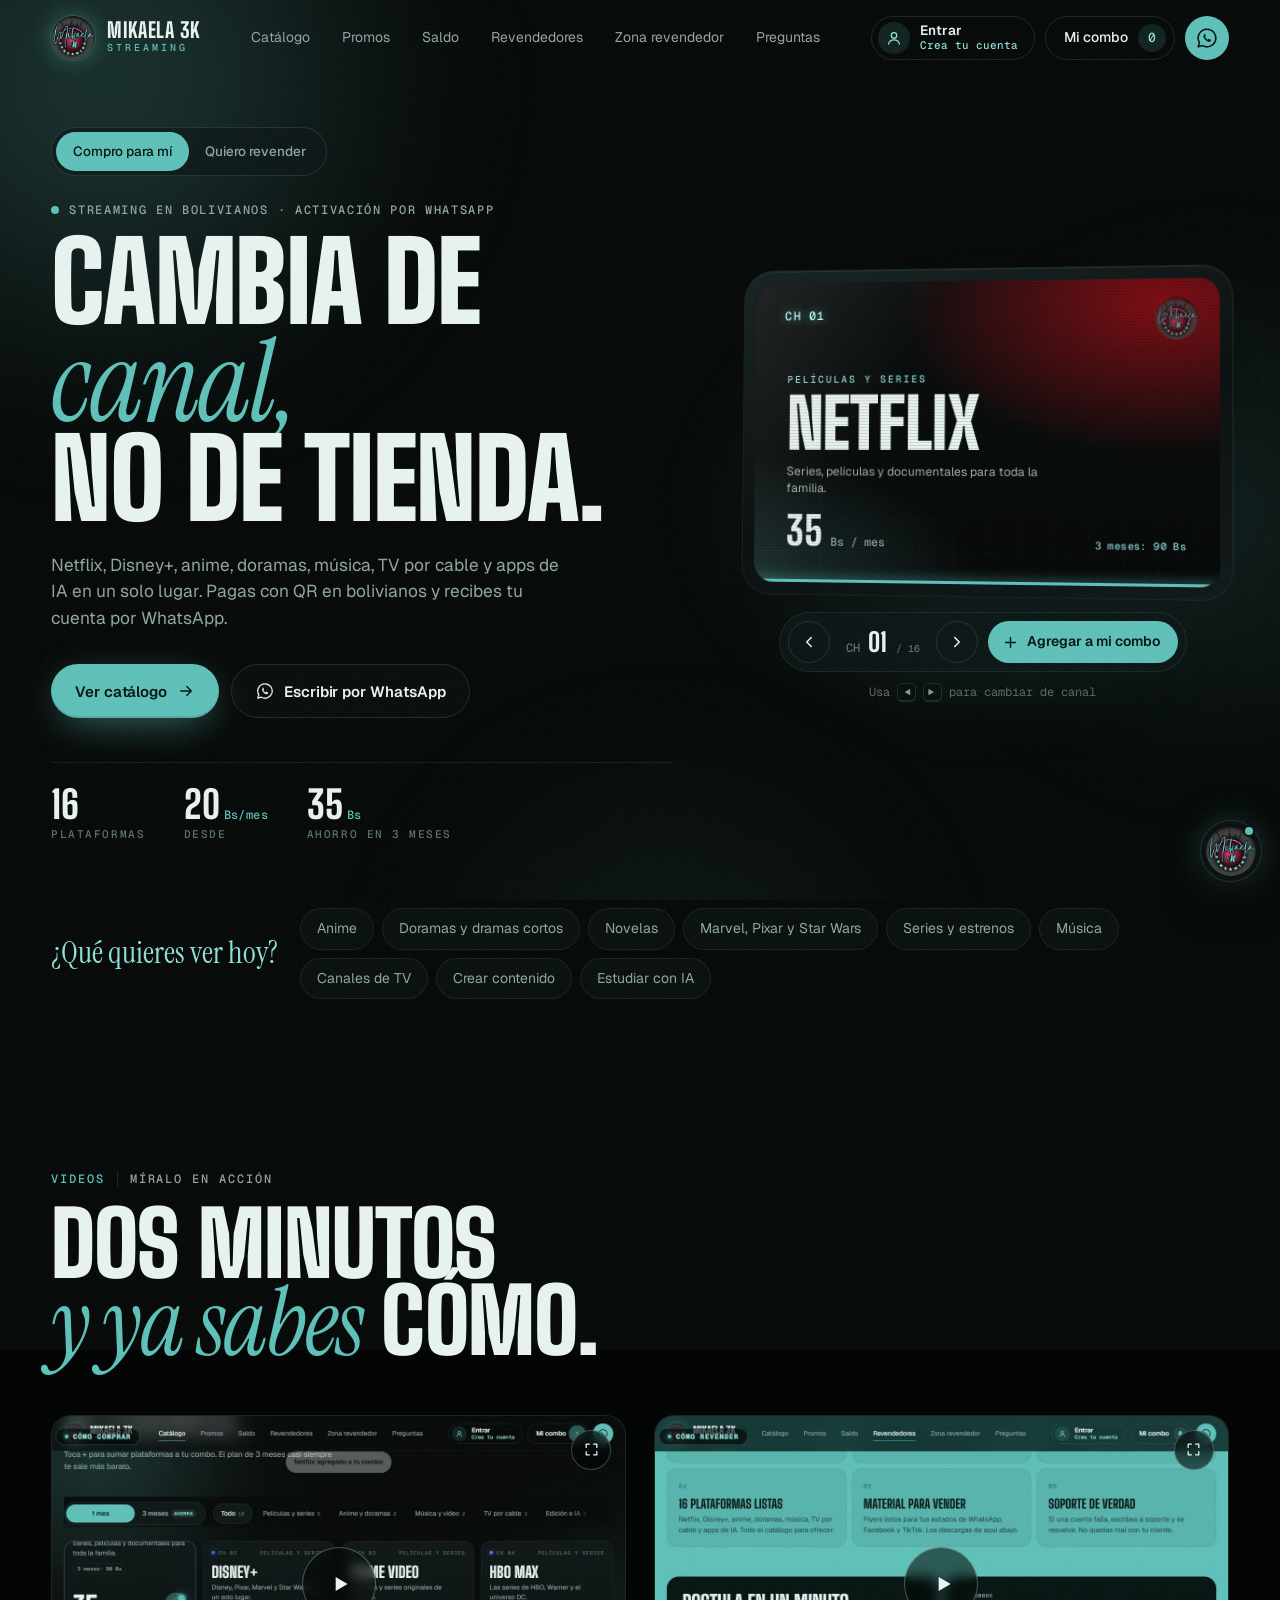
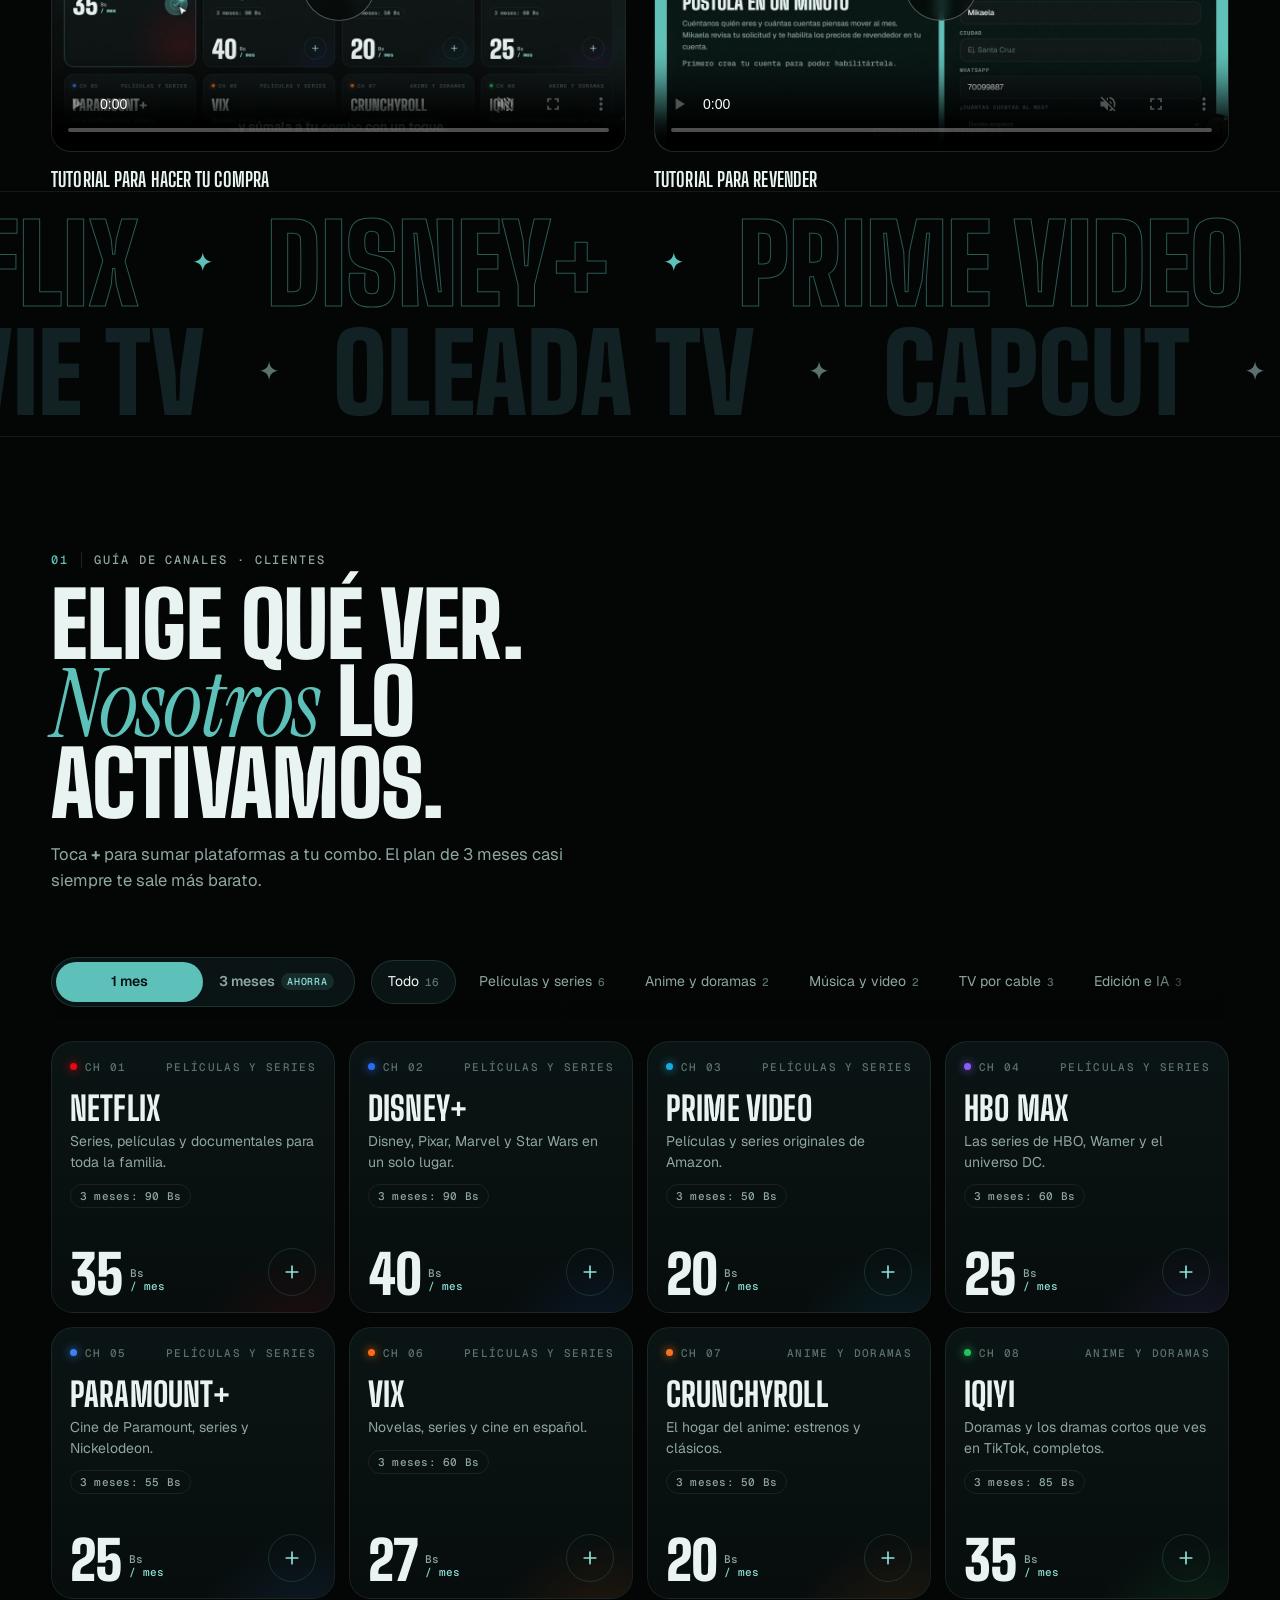
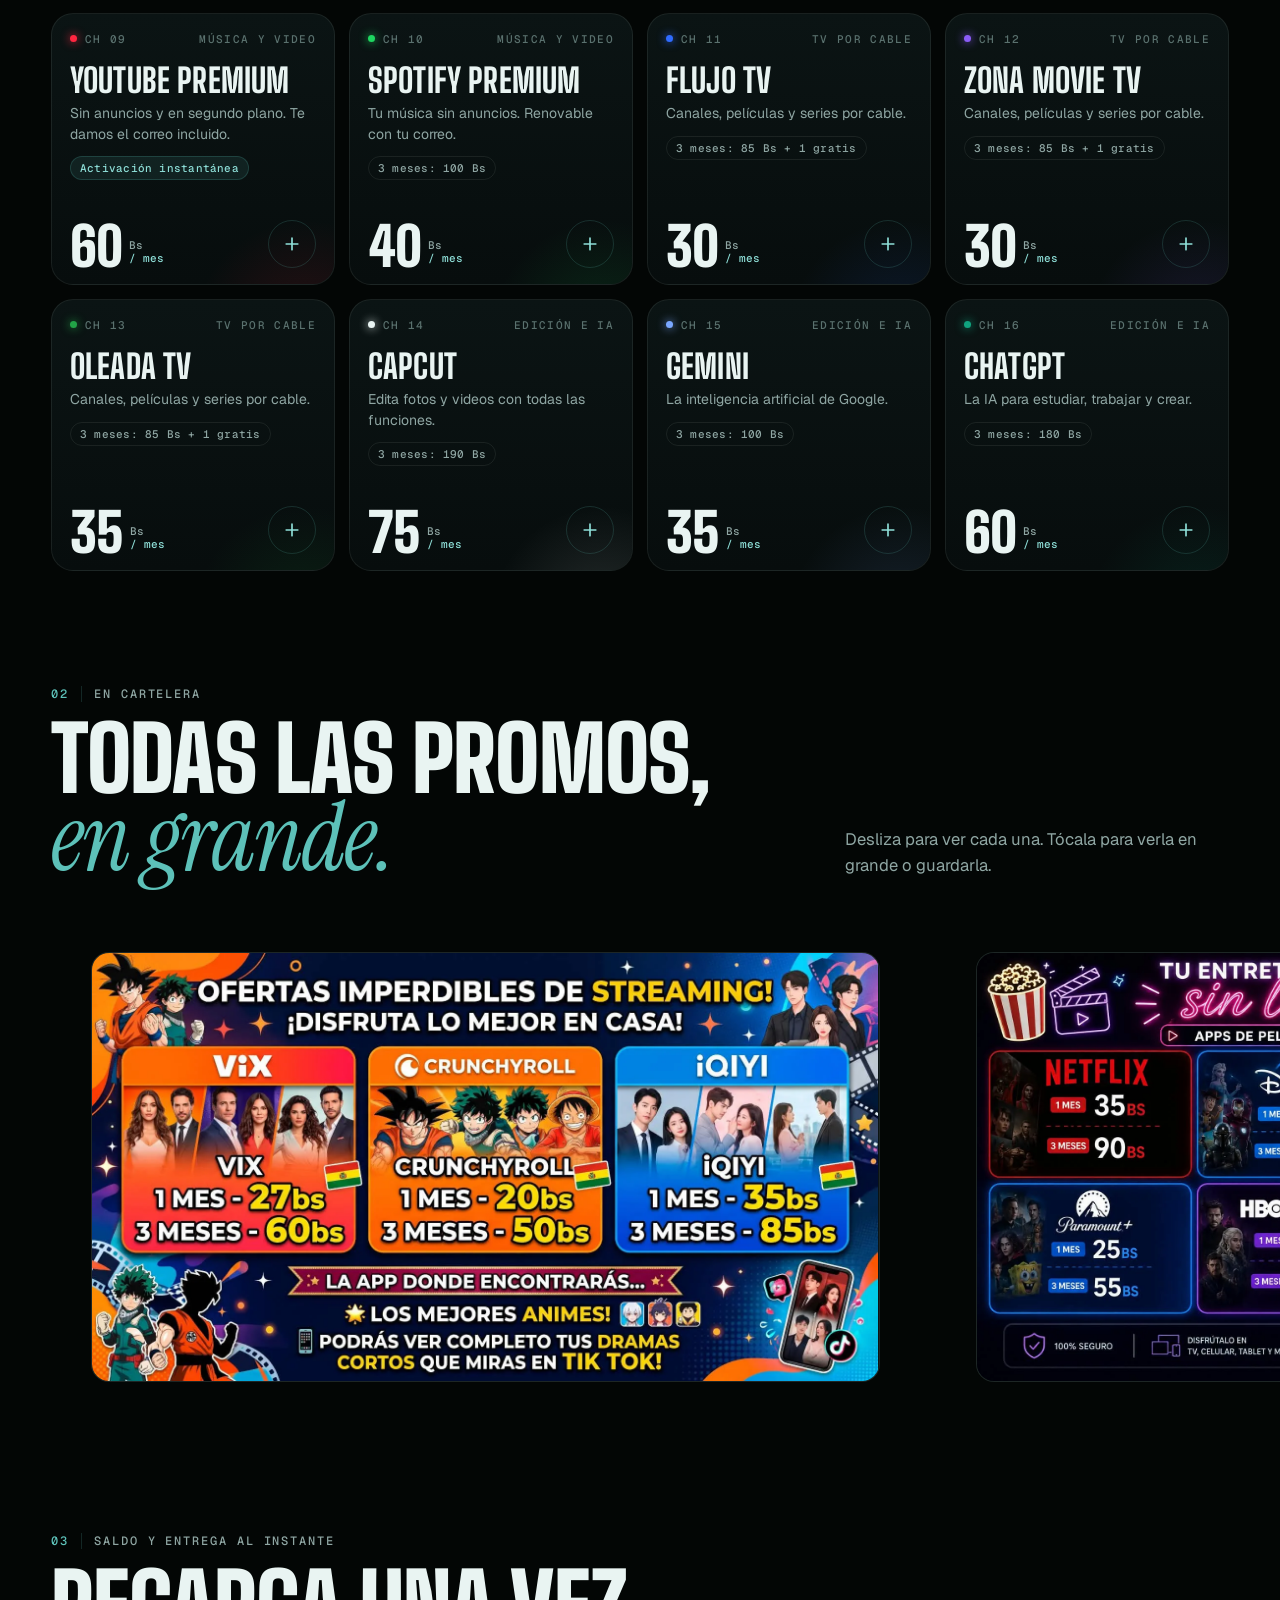
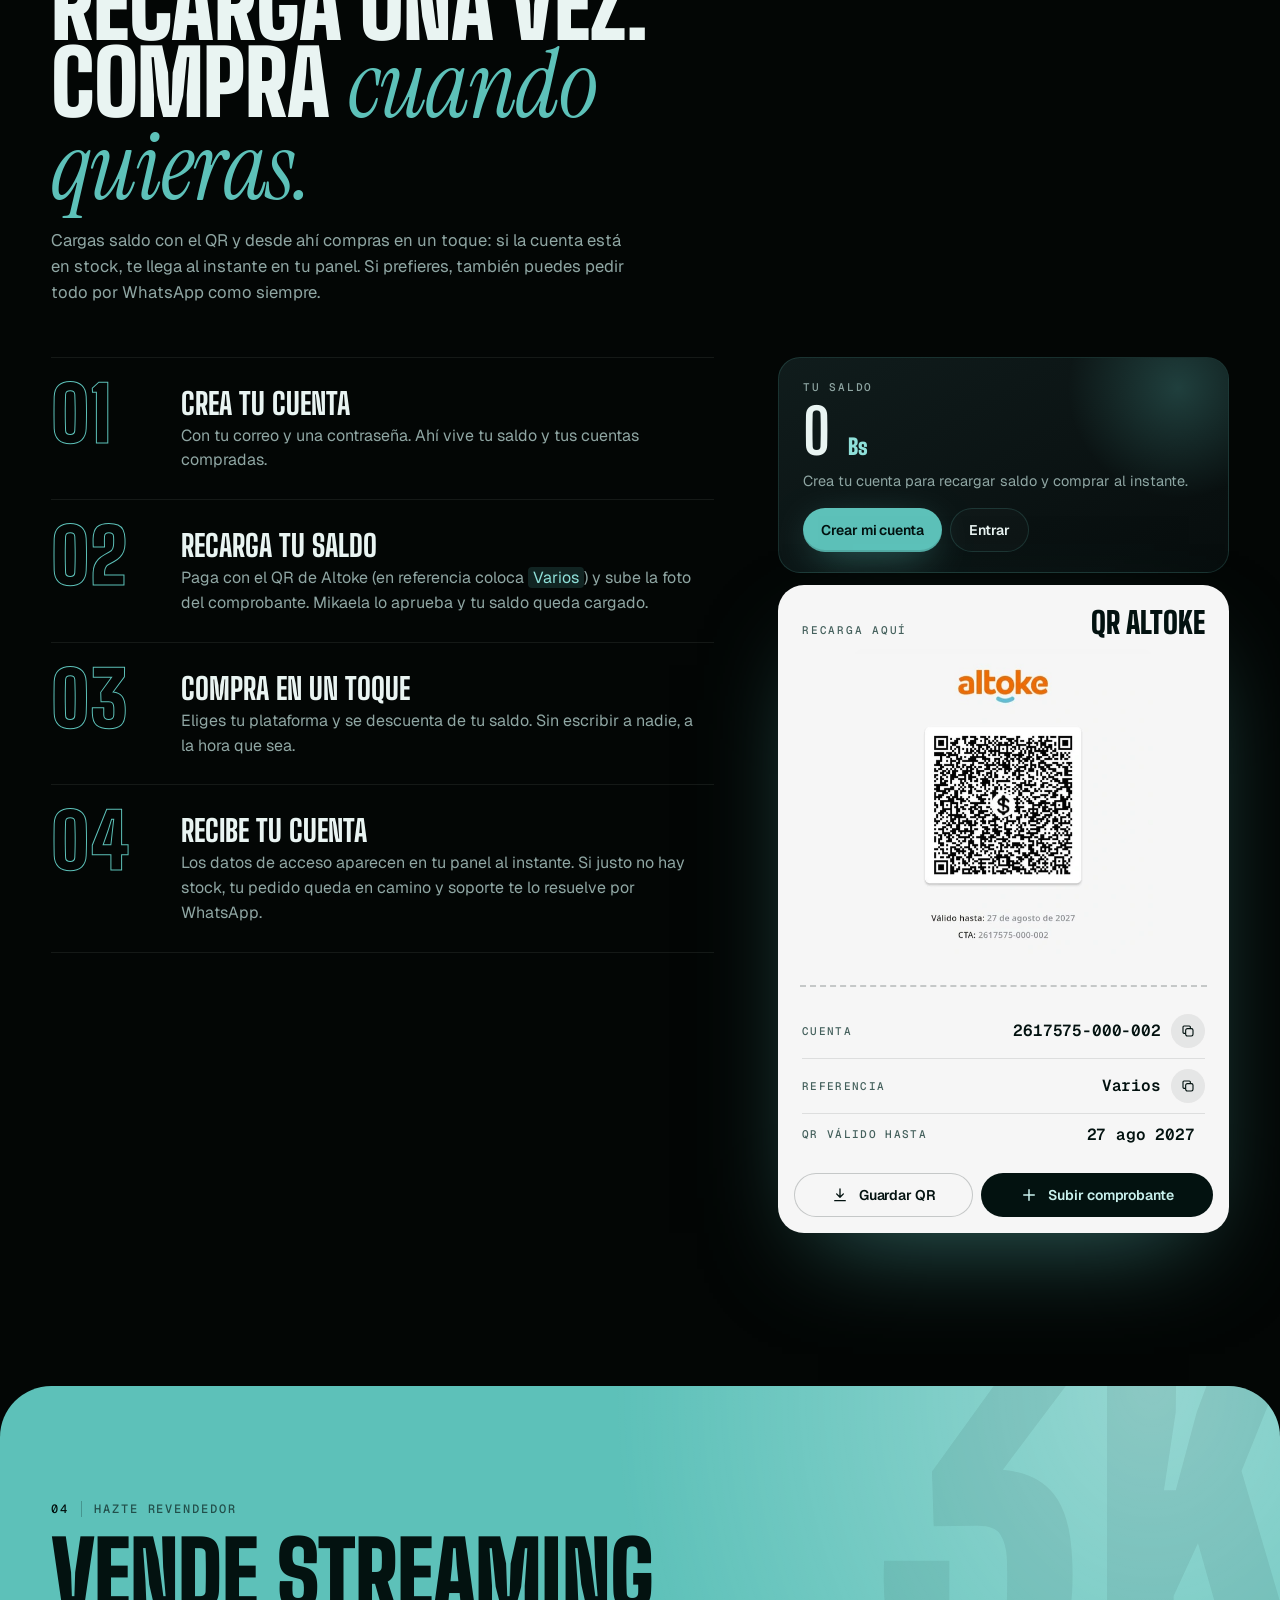
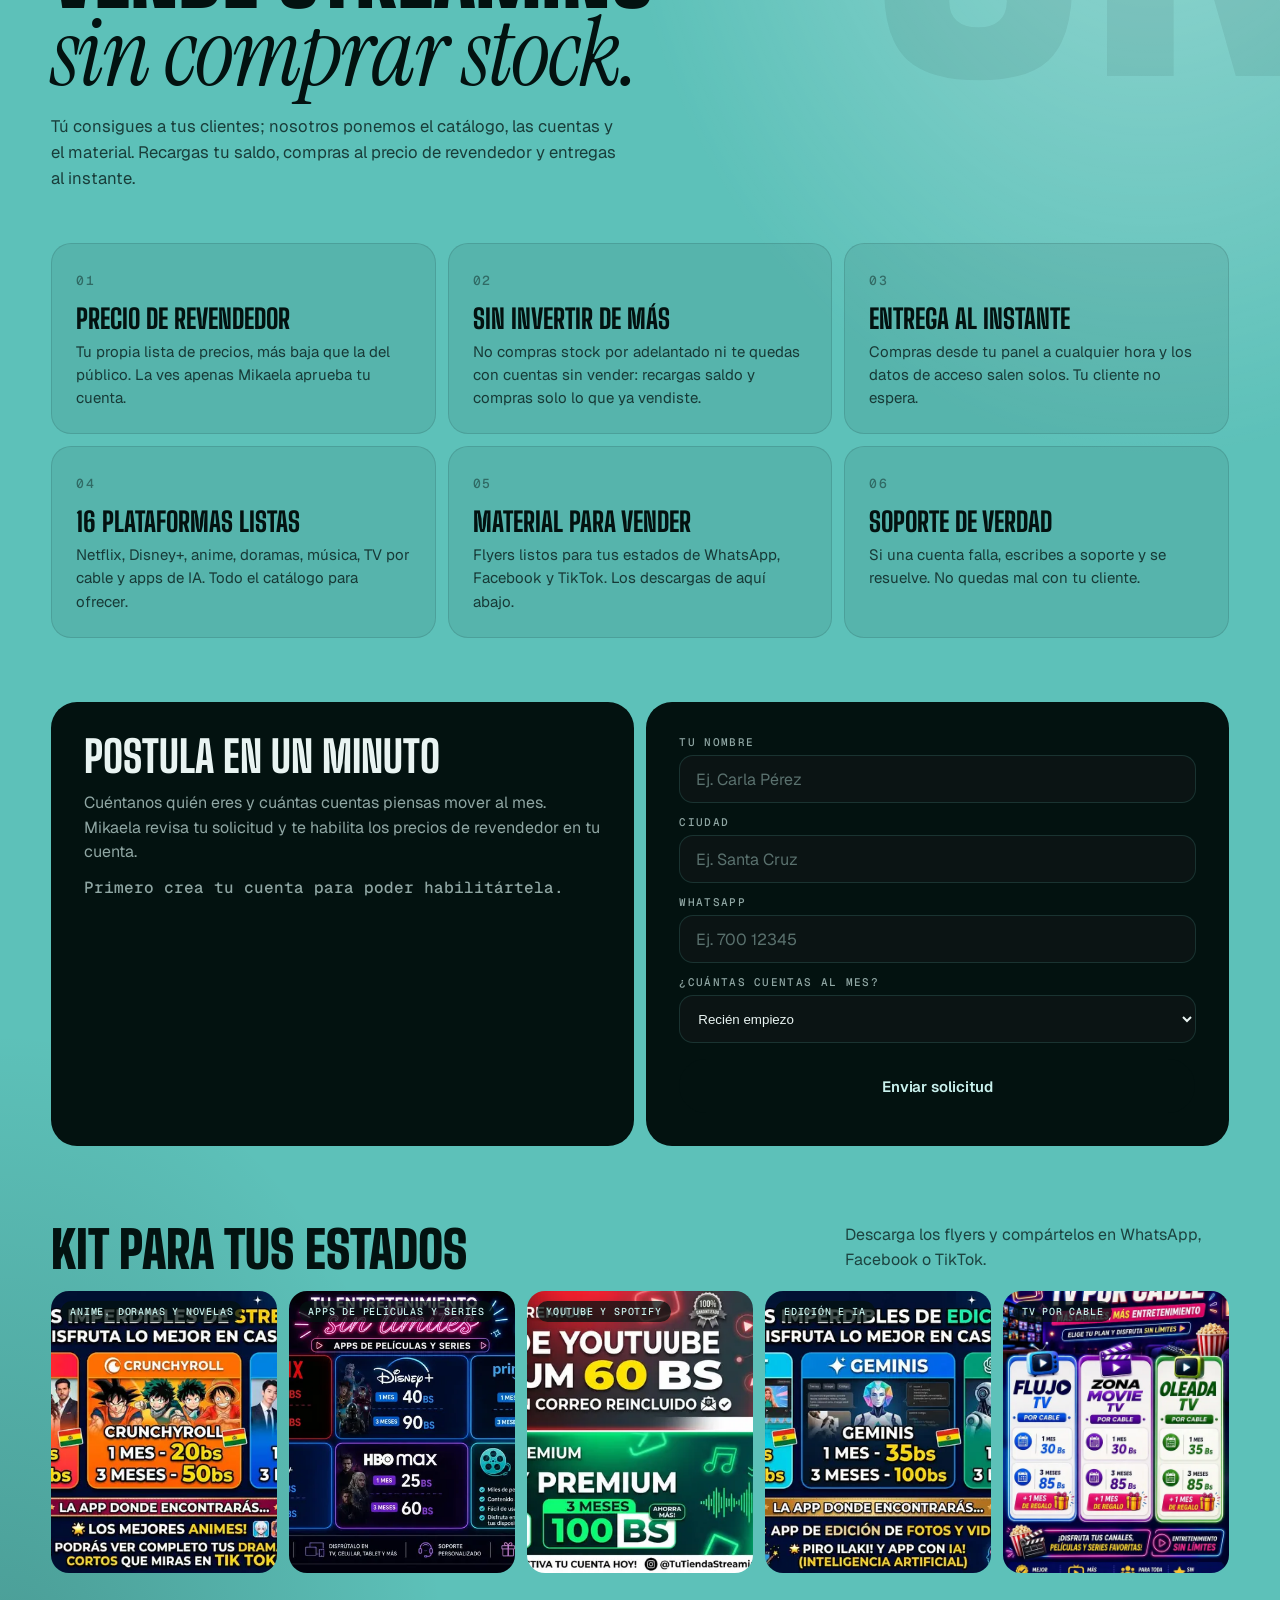
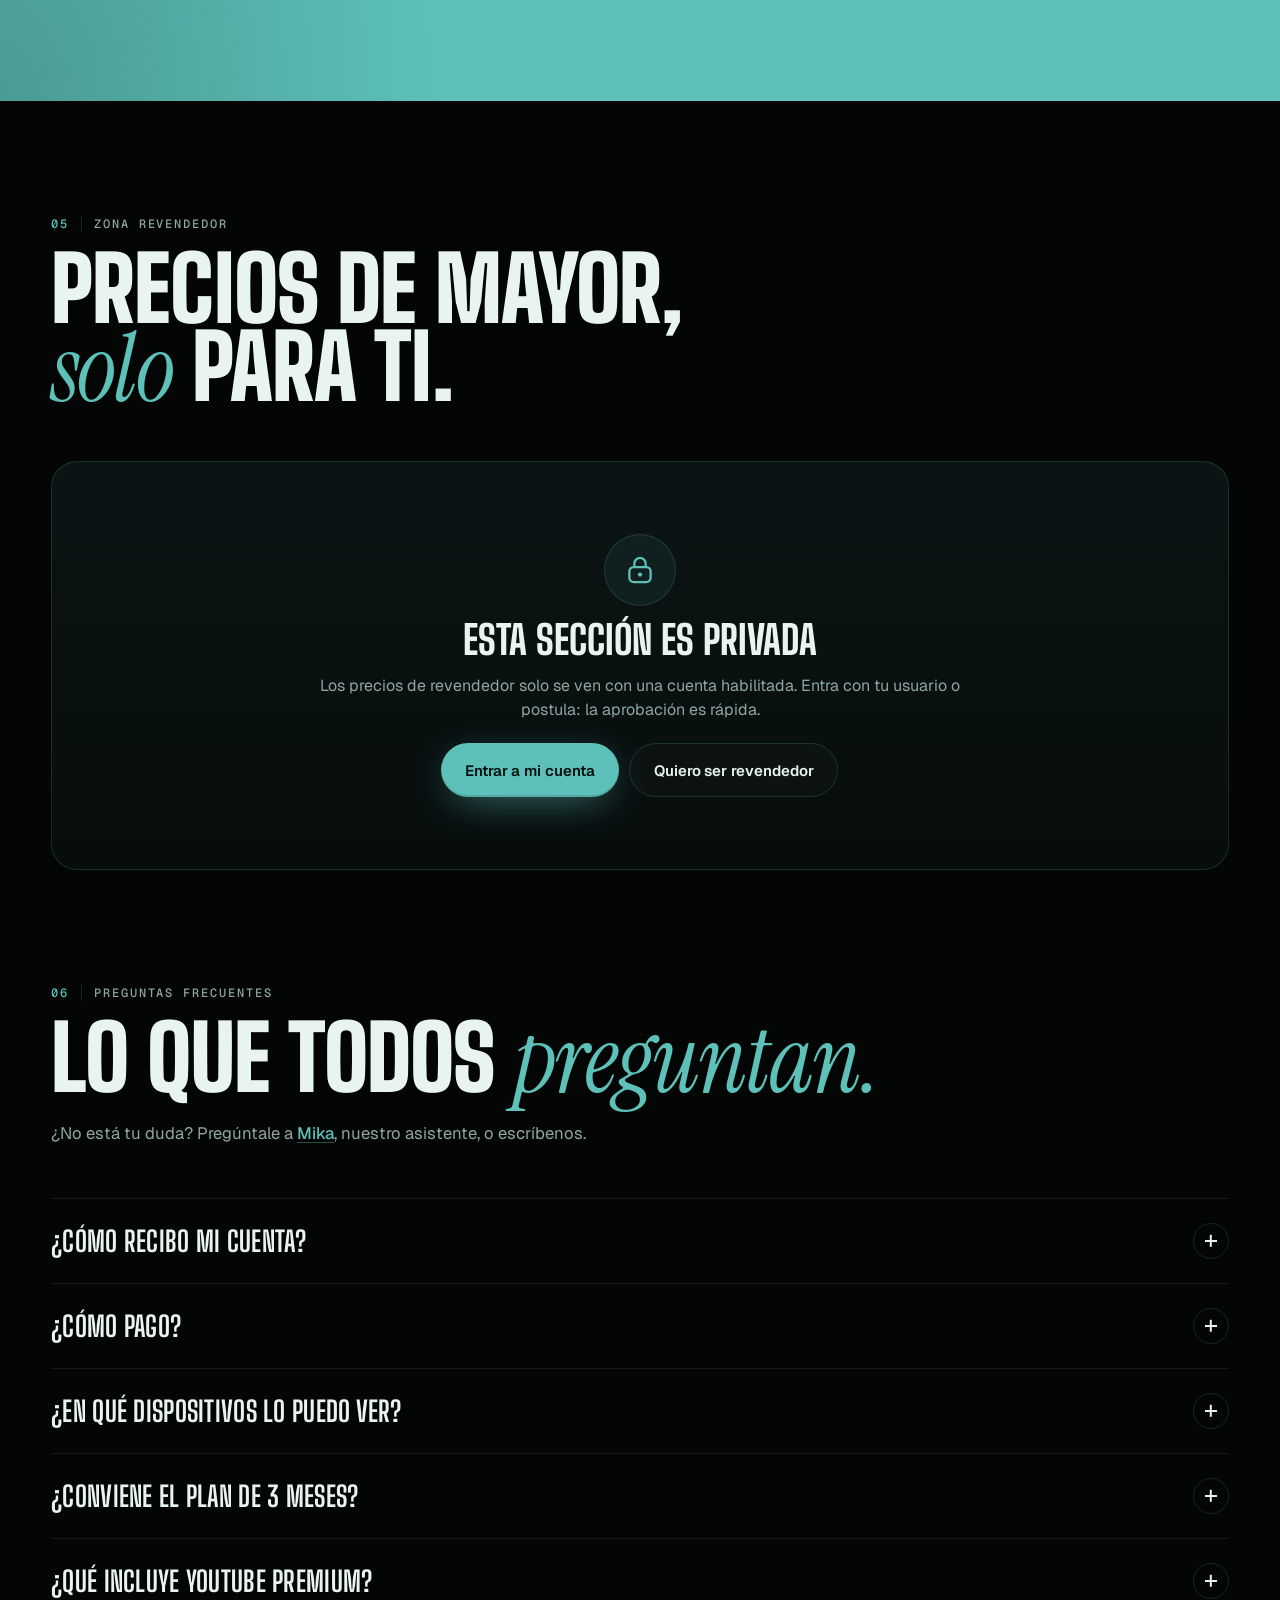
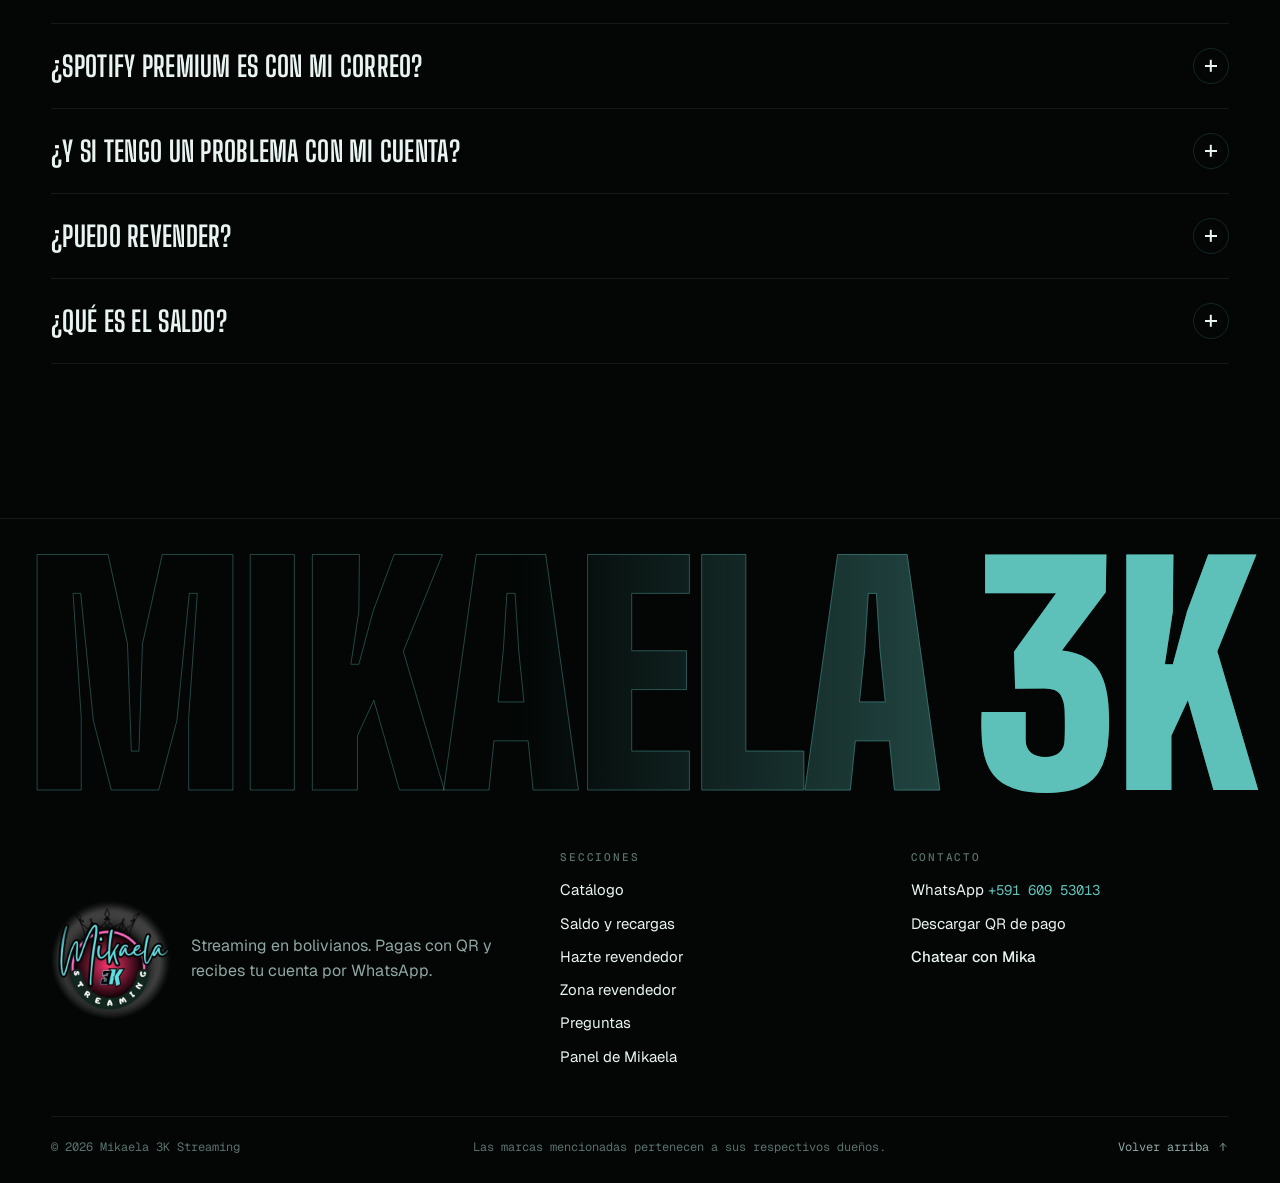
==== commit 00f8a209: "Agregar dos videos tutoriales: cómo comprar y cómo revender - Sección nueva bajo el hero, con dos re" ====
--- a/index.html
+++ b/index.html
@@ -34,6 +34,8 @@
   <symbol id="i-send" viewBox="0 0 24 24"><path d="M4.5 12 20 4.5 15.5 20l-3.2-6.3L4.5 12Z" fill="none" stroke="currentColor" stroke-width="1.8" stroke-linejoin="round"/><path d="m12.3 13.7 3.4-3.4" stroke="currentColor" stroke-width="1.8" stroke-linecap="round"/></symbol>
   <symbol id="i-chev" viewBox="0 0 24 24"><path d="m9 6 6 6-6 6" fill="none" stroke="currentColor" stroke-width="2" stroke-linecap="round" stroke-linejoin="round"/></symbol>
   <symbol id="i-spark" viewBox="0 0 24 24"><path d="M12 2.5c.5 4.6 2.9 7 7.5 7.5-4.6.5-7 2.9-7.5 7.5-.5-4.6-2.9-7-7.5-7.5 4.6-.5 7-2.9 7.5-7.5Z" fill="currentColor"/></symbol>
+  <symbol id="i-expand" viewBox="0 0 24 24"><path d="M9 4.5H4.5V9M15 4.5h4.5V9M9 19.5H4.5V15M15 19.5h4.5V15" fill="none" stroke="currentColor" stroke-width="1.8" stroke-linecap="round" stroke-linejoin="round"/></symbol>
+  <symbol id="i-play" viewBox="0 0 24 24"><path d="M8 5.5v13l11-6.5-11-6.5Z" fill="currentColor"/></symbol>
 </svg>
 
 <!-- Intro: sintonizando -->
@@ -152,6 +154,15 @@
     <div class="moods__list" id="moods"></div>
   </section>
 
+  <!-- ============ TUTORIALES ============ -->
+  <section class="section tutos" id="tutoriales" aria-labelledby="tutosTitle">
+    <header class="sec-head" data-reveal>
+      <p class="sec-tag"><span>Videos</span>Míralo en acción</p>
+      <h2 id="tutosTitle">Dos minutos<br><em>y ya sabes</em> cómo.</h2>
+    </header>
+    <div class="tutos__grid" id="tutosGrid"></div>
+  </section>
+
   <!-- ============ MARQUESINA ============ -->
   <div class="marquee" aria-hidden="true">
     <div class="marquee__row" data-dir="1"><div class="marquee__track" id="mq1"></div></div>
@@ -398,17 +409,27 @@
     <div class="cart__total"><span>Total</span><b id="cartTotal">0 Bs</b></div>
     <p class="cart__save" id="cartSave" hidden></p>
     <label class="field field--dark"><span>Nombre para tu perfil</span><input id="profileName" type="text" autocomplete="given-name" placeholder="Ej. Andrea"></label>
-    <button class="btn btn--primary btn--block" type="button" id="cartBuy"><svg><use href="#i-check"/></svg> <span>Comprar con mi saldo</span></button>
-    <a class="btn btn--ghost btn--block" id="cartSend" href="#" target="_blank" rel="noopener"><svg><use href="#i-wa"/></svg> Pedir por WhatsApp</a>
+
+    <div class="cart__qr">
+      <img src="img/qr-altoke.webp" alt="QR de pago Altoke" width="150" height="152" loading="lazy">
+      <div class="cart__qr__info">
+        <p class="cart__qr__k">Pagar con QR</p>
+        <p class="cart__qr__monto">Escanea y paga <b id="cartQrMonto">0 Bs</b></p>
+        <p class="cart__qr__ref">En referencia coloca <b>Varios</b></p>
+        <a class="linkish" href="img/qr-altoke.png" download="QR-Mikaela-3K.png"><svg><use href="#i-down"/></svg> Guardar QR</a>
+      </div>
+    </div>
+
+    <div class="cart__upload">
+      <span class="field__label">Subir el comprobante de pago</span>
+      <label class="cart__upload__btn" for="cartComprobante"><svg><use href="#i-plus"/></svg> Elegir archivo</label>
+      <input id="cartComprobante" class="sr-only" type="file" accept="image/*,application/pdf">
+    </div>
+    <p class="cart__uploaded" id="cartUploadedTxt" hidden></p>
+
+    <button class="btn btn--primary btn--block" type="button" id="cartSend"><svg><use href="#i-wa"/></svg> <span>Seguir con la compra por WhatsApp</span></button>
     <p class="cart__hint" id="cartHint" hidden></p>
-    <details class="cart__pay">
-      <summary>¿Cómo pago? <svg><use href="#i-chev"/></svg></summary>
-      <div>
-        <img src="img/qr-altoke.webp" alt="QR de pago Altoke" width="160" height="162" loading="lazy">
-        <p>Paga con el QR de Altoke, coloca <b>Varios</b> en la referencia y envía tu comprobante por WhatsApp.</p>
-        <a class="linkish" href="img/qr-altoke.png" download="QR-Mikaela-3K.png">Guardar QR</a>
-      </div>
-    </details>
+    <button class="linkish cart__saldoAlt" type="button" id="cartBuy" hidden><span>Pagar con mi saldo</span></button>
   </footer>
 </aside>
 
@@ -429,6 +450,12 @@
   <button type="button" class="icon-btn lightbox__nav lightbox__nav--next" id="lbNext" aria-label="Siguiente"><svg><use href="#i-chev"/></svg></button>
 </div>
 
+<!-- ============ VIDEO EN GRANDE ============ -->
+<div class="video-lb" id="videoLb" role="dialog" aria-modal="true" aria-label="Video" hidden>
+  <button type="button" class="icon-btn video-lb__close" id="videoLbClose" aria-label="Cerrar"><svg><use href="#i-close"/></svg></button>
+  <div class="video-lb__stage" id="videoLbStage"></div>
+</div>
+
 <!-- ============ MIKA · asistente ============ -->
 <button class="mika-fab" id="mikaFab" type="button" aria-controls="mika" aria-expanded="false">
   <img src="img/logo-128.webp" alt="" width="52" height="52">
@@ -533,7 +560,12 @@
     <form id="formRecarga">
       <label class="field field--dark"><span>¿Cuánto pagaste? (Bs)</span><input id="reMonto" type="number" min="1" step="1" required placeholder="Ej. 100"></label>
       <div class="montos" id="montosRapidos"></div>
-      <label class="field field--dark"><span>Foto del comprobante</span><input id="reArchivo" type="file" accept="image/*,application/pdf"></label>
+      <div class="cart__upload">
+        <span class="field__label">Foto del comprobante</span>
+        <label class="cart__upload__btn" for="reArchivo"><svg><use href="#i-plus"/></svg> Elegir archivo</label>
+        <input id="reArchivo" class="sr-only" type="file" accept="image/*,application/pdf">
+      </div>
+      <p class="cart__uploaded" id="reUploadedTxt" hidden></p>
       <label class="field field--dark"><span>Nota (opcional)</span><input id="reNota" type="text" placeholder="Ej. pagué desde el banco de mi mamá"></label>
       <p class="modal__error" id="reError" hidden></p>
       <button class="btn btn--primary btn--block" type="submit" id="reEnviar">Enviar solicitud de recarga</button>
--- a/css/estilos.css
+++ b/css/estilos.css
@@ -404,6 +404,20 @@
 .add.is-on { background: var(--teal); color: var(--ink); border-color: var(--teal); }
 .add.is-on:hover { transform: none; }
 
+/* ---------- Tutoriales ---------- */
+.tutos__grid { display: grid; grid-template-columns: 1fr 1fr; gap: clamp(16px, 2.4vw, 28px); }
+.tuto { display: grid; gap: 16px; }
+.tuto__frame { position: relative; aspect-ratio: 16 / 9.4; border-radius: 20px; overflow: hidden; background: var(--surface); border: 1px solid var(--line-soft); isolation: isolate; }
+.tuto__video { position: absolute; inset: 0; width: 100%; height: 100%; object-fit: cover; background: #000; }
+.tuto__play { position: absolute; inset: 0; margin: auto; width: 74px; height: 74px; border-radius: 50%; display: grid; place-items: center; background: rgba(3, 6, 5, .55); backdrop-filter: blur(6px); border: 1px solid rgba(233, 244, 242, .3); color: var(--text); transition: transform .35s var(--ease), background-color .25s, opacity .3s; }
+.tuto__play svg { width: 26px; height: 26px; margin-left: 3px; }
+.tuto__play:hover { transform: scale(1.08); background: var(--teal); color: var(--ink); border-color: var(--teal); }
+.tuto__frame.is-playing .tuto__play { opacity: 0; pointer-events: none; transform: scale(.8); }
+.tuto__ampliar { position: absolute; top: 14px; right: 14px; width: 40px; height: 40px; border-radius: 50%; display: grid; place-items: center; background: rgba(3, 6, 5, .6); backdrop-filter: blur(6px); border: 1px solid rgba(233, 244, 242, .25); color: var(--text); transition: border-color .2s, background-color .2s, transform .3s var(--ease); }
+.tuto__ampliar:hover { border-color: var(--teal); background: rgba(93, 193, 185, .25); transform: scale(1.06); }
+.tuto__ampliar svg { width: 17px; height: 17px; }
+.tuto__cap { margin: 0; font: 700 20px/1.15 var(--f-display); text-transform: uppercase; letter-spacing: .005em; color: var(--text); }
+
 /* ---------- Cartelera ---------- */
 .rail-sec { max-width: none; padding-left: 0; padding-right: 0; }
 .rail-sec .sec-head { max-width: var(--maxw); margin-left: auto; margin-right: auto; padding: 0 var(--gutter); }
@@ -581,21 +595,35 @@
 .cart__empty b { font: 900 30px/1 var(--f-display); text-transform: uppercase; color: var(--text); }
 .cart__empty .tvmini { width: 120px; aspect-ratio: 16/10; border-radius: 14px; border: 1px solid var(--line); position: relative; overflow: hidden; background: #000; }
 .cart__empty .tvmini::after { content: ""; position: absolute; inset: 0; background: repeating-linear-gradient(180deg, rgba(93, 193, 185, .18) 0 1px, transparent 1px 3px); animation: roll 3s linear infinite; }
-.cart__foot { padding: 16px 22px 22px; border-top: 1px solid var(--line-soft); display: grid; gap: 12px; }
+.cart__foot { padding: 16px 22px 22px; border-top: 1px solid var(--line-soft); display: grid; grid-template-columns: minmax(0, 1fr); gap: 12px; }
 .cart__foot[hidden] { display: none; }
 .cart__total { display: flex; justify-content: space-between; align-items: baseline; }
 .cart__total span { font: 500 12px var(--f-mono); letter-spacing: .14em; text-transform: uppercase; color: var(--muted); }
 .cart__total b { font: 900 46px/1 var(--f-display); }
 .cart__save { margin: -6px 0 0; font: 500 12px var(--f-mono); color: var(--teal-2); }
 .field--dark input { background: var(--surface); }
-.cart__pay { border: 1px solid var(--line-soft); border-radius: 14px; }
-.cart__pay summary { list-style: none; display: flex; justify-content: space-between; align-items: center; padding: 12px 14px; font-size: 14px; font-weight: 500; cursor: pointer; }
-.cart__pay summary::-webkit-details-marker { display: none; }
-.cart__pay summary svg { transition: transform .3s var(--ease); }
-.cart__pay[open] summary svg { transform: rotate(90deg); }
-.cart__pay > div { display: grid; grid-template-columns: 96px 1fr; gap: 6px 14px; padding: 0 14px 14px; font-size: 13.5px; color: var(--muted); align-items: start; }
-.cart__pay img { grid-row: span 2; border-radius: 10px; background: #fff; }
-.cart__pay p { margin: 0; }
+
+.cart__qr { display: grid; grid-template-columns: 100px 1fr; gap: 14px; padding: 14px; border-radius: 16px; background: var(--text); align-items: center; }
+.cart__qr img { width: 100px; height: 100px; border-radius: 10px; background: #fff; }
+.cart__qr__info p { margin: 0; color: rgba(3, 18, 16, .7); }
+.cart__qr__k { font: 500 11px var(--f-mono); letter-spacing: .14em; text-transform: uppercase; color: rgba(3, 18, 16, .5) !important; margin-bottom: 4px !important; }
+.cart__qr__monto { color: var(--ink); font-size: 14.5px; }
+.cart__qr__monto b { font: 800 17px var(--f-display); }
+.cart__qr__ref { font-size: 13px; margin: 2px 0 8px !important; }
+.cart__qr__ref b { color: var(--ink); }
+.cart__qr__info .linkish { display: inline-flex; align-items: center; gap: 5px; color: var(--ink); text-decoration: none; font-size: 13px; font-weight: 600; }
+.cart__qr__info .linkish svg { width: 14px; height: 14px; }
+
+.field__label { font: 500 11px var(--f-mono); letter-spacing: .12em; text-transform: uppercase; color: var(--muted); }
+.cart__upload { display: grid; gap: 6px; min-width: 0; }
+.cart__upload__btn { display: inline-flex; align-items: center; gap: 8px; justify-self: start; height: 42px; padding: 0 18px; border-radius: 12px; border: 1px solid var(--line); font-size: 13.5px; font-weight: 500; color: var(--teal-2); cursor: pointer; transition: border-color .2s, background-color .2s; }
+.cart__upload__btn:hover { border-color: var(--teal); background: rgba(93, 193, 185, .08); }
+.cart__upload__btn svg { width: 16px; height: 16px; }
+.cart__uploaded { display: flex; align-items: center; gap: 6px; margin: -4px 0 0; font-size: 13px; color: var(--teal-2); overflow: hidden; text-overflow: ellipsis; white-space: nowrap; }
+.cart__uploaded svg { width: 15px; height: 15px; flex: none; }
+.sr-only { position: absolute; width: 1px; height: 1px; padding: 0; margin: -1px; overflow: hidden; clip: rect(0, 0, 0, 0); white-space: nowrap; border: 0; }
+
+.cart__saldoAlt { justify-self: center; font-size: 13.5px; }
 
 .combo-bar { position: fixed; z-index: 70; left: 12px; right: 12px; bottom: calc(12px + env(safe-area-inset-bottom)); display: none; align-items: center; gap: 12px; padding: 8px 8px 8px 8px; border-radius: 20px; background: var(--teal); color: var(--ink); text-align: left; box-shadow: 0 20px 50px -10px rgba(0, 0, 0, .8); transform: translateY(140%); transition: transform .6s var(--ease); }
 .combo-bar.is-on { transform: none; }
@@ -618,6 +646,13 @@
 .lightbox__nav { position: absolute; top: 50%; margin-top: -21px; }
 .lightbox__nav--prev { left: 16px; }
 .lightbox__nav--next { right: 16px; }
+
+.video-lb { position: fixed; inset: 0; z-index: 121; display: grid; place-items: center; padding: 70px 40px; background: rgba(0, 0, 0, .92); backdrop-filter: blur(10px); opacity: 0; transition: opacity .35s; }
+.video-lb[hidden] { display: none; }
+.video-lb.is-on { opacity: 1; }
+.video-lb__stage { width: min(1120px, 100%); aspect-ratio: 16 / 9; border-radius: 18px; overflow: hidden; box-shadow: 0 60px 140px -30px rgba(0, 0, 0, .9); }
+.video-lb__stage video { width: 100%; height: 100%; object-fit: contain; background: #000; }
+.video-lb__close { position: absolute; top: 18px; right: 18px; }
 
 /* ---------- Mika ---------- */
 .mika-fab { position: fixed; z-index: 75; right: 18px; bottom: calc(18px + env(safe-area-inset-bottom)); display: flex; align-items: center; gap: 0; height: 62px; padding: 5px; border-radius: 999px; background: var(--bg-2); border: 1px solid var(--line); box-shadow: 0 20px 50px -12px rgba(0, 0, 0, .9), 0 0 40px -10px rgba(93, 193, 185, .5); transition: transform .5s var(--ease), bottom .5s var(--ease), opacity .3s; }
@@ -723,6 +758,7 @@
   .nav__combo span { display: none; }
   .nav__combo { padding: 0 8px; }
   .nav__brand small { letter-spacing: .22em; }
+  .tutos__grid { grid-template-columns: 1fr; }
   .hero { gap: 30px; padding-bottom: 28px; }
   .switch { margin-bottom: 20px; }
   .kicker { font-size: 10.5px; letter-spacing: .1em; }
--- a/css/cuenta.css
+++ b/css/cuenta.css
@@ -47,7 +47,6 @@
 .postular__ok { margin: 0; padding: 12px 14px; border-radius: 12px; background: rgba(93, 193, 185, .12); color: var(--teal-2); font-size: 14px; }
 .field select { height: 48px; padding: 0 14px; border-radius: 14px; border: 1px solid var(--line); background: var(--surface); color: var(--text); }
 .field select:focus { outline: none; border-color: var(--teal); }
-.field input[type="file"] { height: auto; padding: 12px; font-size: 14px; }
 
 /* ---------------------------- zona revendedor ---------------------------- */
 .zona__caja { overflow: hidden; border-radius: 26px; border: 1px solid var(--line); background: linear-gradient(180deg, var(--surface), var(--bg-2)); }
